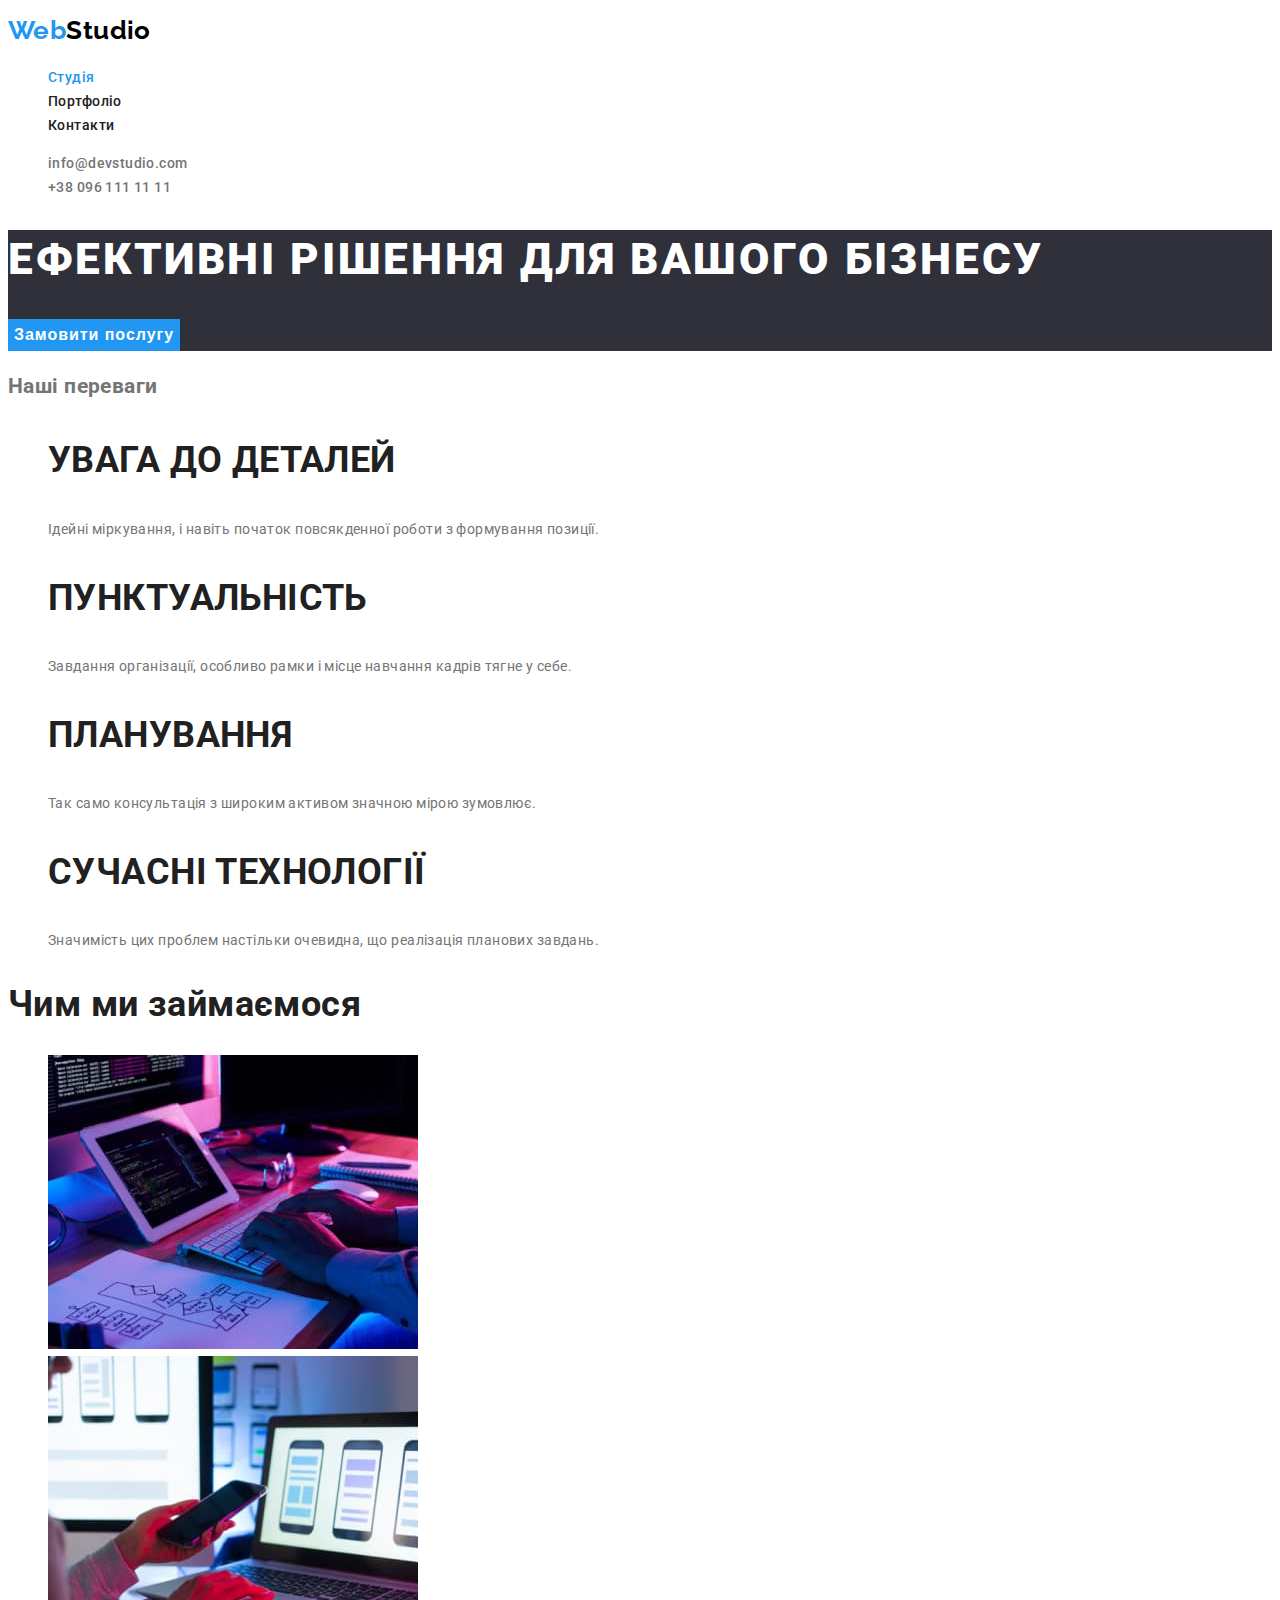
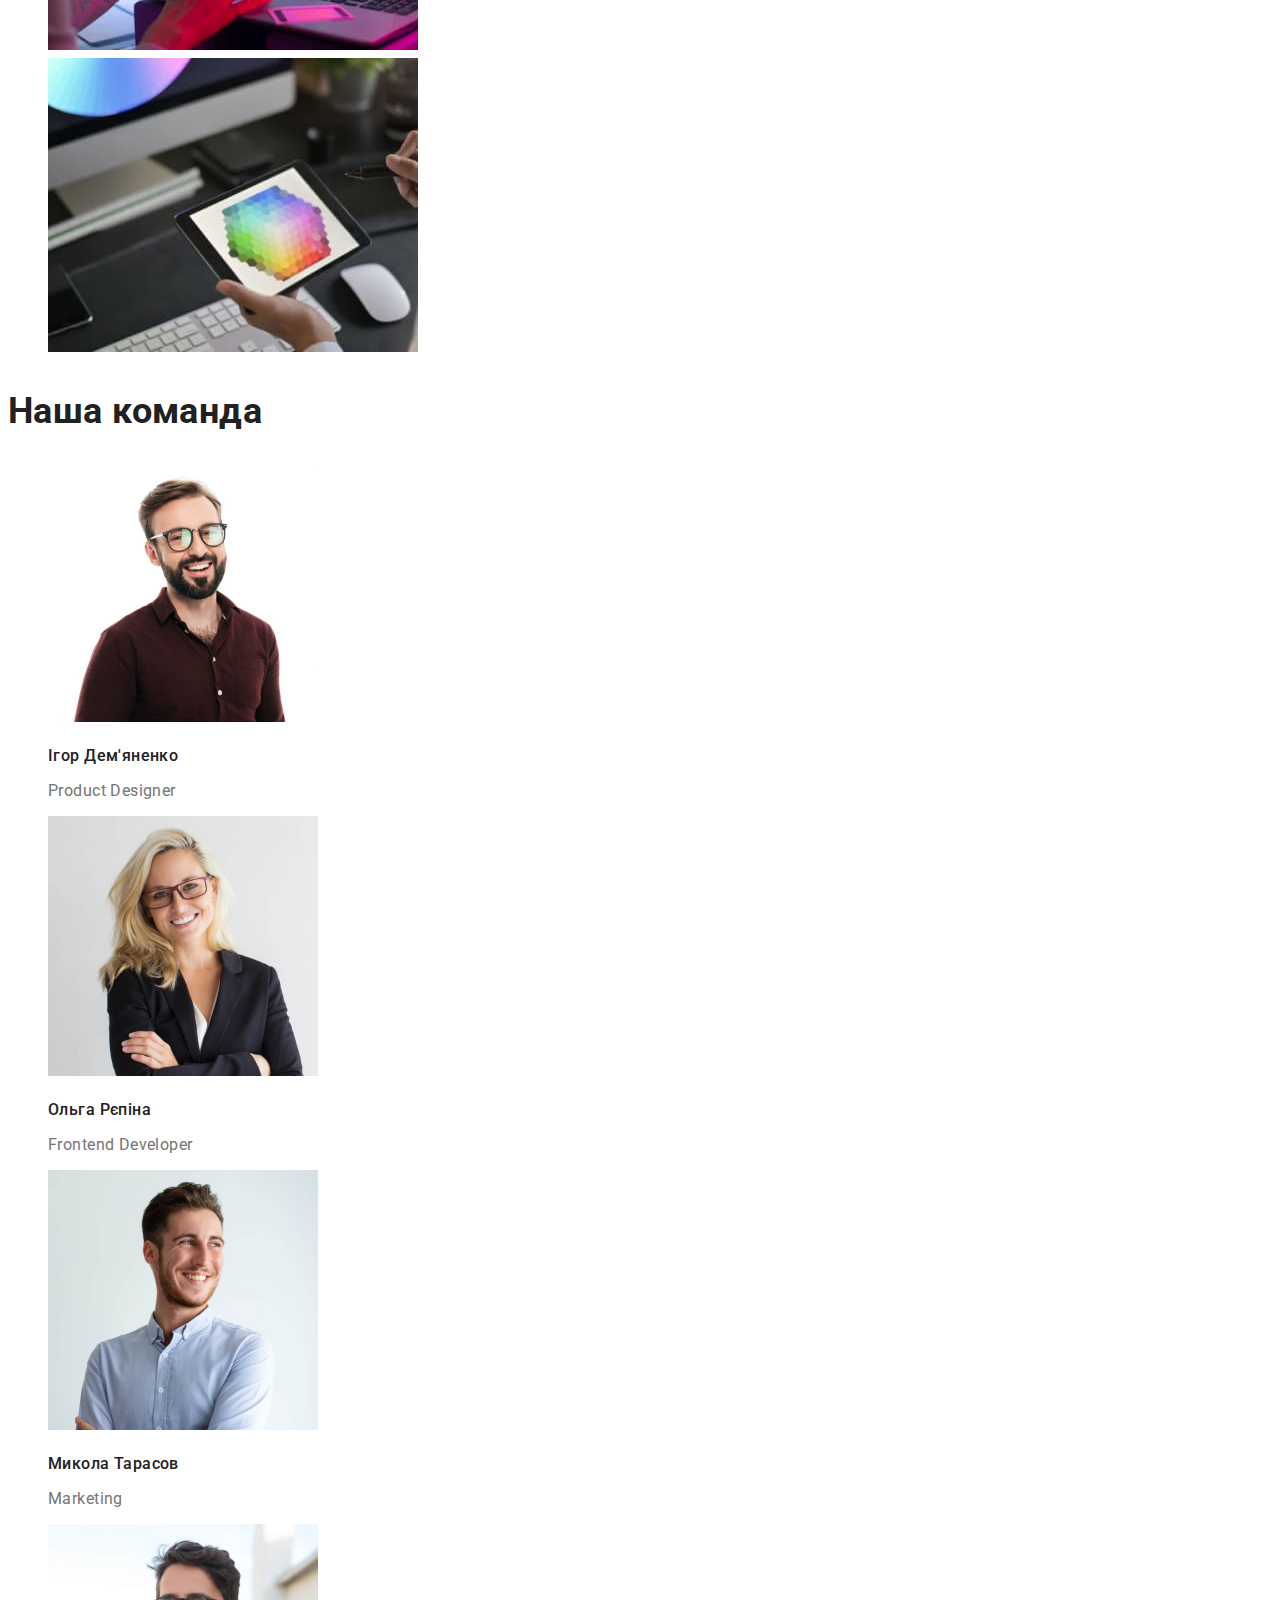
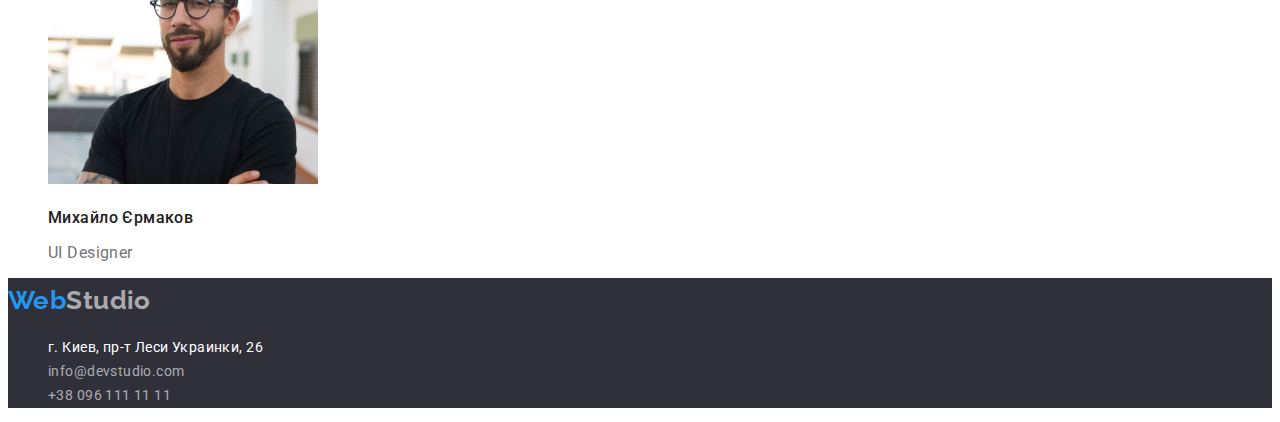
==== index.html @ 4ed1b582 "add slyles" ====
<!DOCTYPE html>
<html lang="ru">
  <head>
    <meta charset="UTF-8" />
    <meta http-equiv="X-UA-Compatible" content="IE=edge" />
    <meta name="viewport" content="width=device-width, initial-scale=1.0" />
    <link rel="preconnect" href="https://fonts.googleapis.com" />
    <link rel="preconnect" href="https://fonts.gstatic.com" crossorigin />
    <link
      href="https://fonts.googleapis.com/css2?family=Raleway:wght@700&family=Roboto:wght@400;500;700;900&display=swap"
      rel="stylesheet"
    />
    <link rel="stylesheet" href="./css/style.css" />
    <title>WebStudio</title>
  </head>
  <body>
    <!-- Site header -->
    <header class="section header">
      <a class="logo link" href="./index.html"
        ><span class="accent">Web</span>Studio</a
      >
      <nav>
        <ul class="list menu">
          <li>
            <a class="menu-link link active" href="/index.html">Студія</a>
          </li>
          <li>
            <a class="menu-link link" href="/portfolio.html">Портфоліо</a>
          </li>
          <li><a class="menu-link link" href="">Контакти</a></li>
        </ul>
        <ul class="list contacts-list">
          <li>
            <a class="contacts-link link" href="mailto:info@devstudio.com"
              >info@devstudio.com</a
            >
          </li>
          <li>
            <a class="contacts-link link" href="tel:+380961111111"
              >+38 096 111 11 11</a
            >
          </li>
        </ul>
      </nav>
    </header>
    <main>
      <!-- Hero -->
      <section class="hero">
        <h1 class="hero-title">Ефективні рішення для вашого бізнесу</h1>
        <button class="button" type="button">Замовити послугу</button>
      </section>

      <!-- Advantages -->
      <section class="section advantages">
        <h2 class="hidden">Наші переваги</h2>
        <ul class="list">
          <li class="item">
            <h3 class="title">УВАГА ДО ДЕТАЛЕЙ</h3>
            <p class="text">
              Ідейні міркування, і навіть початок повсякденної роботи з
              формування позиції.
            </p>
          </li>
          <li class="item">
            <h3 class="title">ПУНКТУАЛЬНІСТЬ</h3>
            <p class="text">
              Завдання організації, особливо рамки і місце навчання кадрів тягне
              у себе.
            </p>
          </li>
          <li class="item">
            <h3 class="title">ПЛАНУВАННЯ</h3>
            <p class="text">
              Так само консультація з широким активом значною мірою зумовлює.
            </p>
          </li>
          <li class="item">
            <h3 class="title">СУЧАСНІ ТЕХНОЛОГІЇ</h3>
            <p class="text">
              Значимість цих проблем настільки очевидна, що реалізація планових
              завдань.
            </p>
          </li>
        </ul>
      </section>

      <!-- Our classes -->
      <section class="section classes">
        <h2 class="title">Чим ми займаємося</h2>
        <ul class="list classes-list">
          <li class="item classes-item">
            <img
              class="classes-img"
              src="./images/place1.jpg"
              alt="hands on keyboard"
              width="370"
              height="294"
            />
          </li>
          <li class="item classes-item">
            <img
              class="classes-img"
              src="./images/place2.jpg"
              alt="phone and laptop in hand"
              width="370"
              height="294"
            />
          </li>
          <li class="item classes-item">
            <img
              class="classes-img"
              src="./images/place3.jpg"
              alt="tablet in hand"
              width="370"
              height="294"
            />
          </li>
        </ul>
      </section>

      <!-- Team -->
      <section class="section team">
        <h2 class="title">Наша команда</h2>
        <ul class="list team-list">
          <li class="team-item">
            <img
              class="item-img"
              src="./images/teacher1.jpg"
              alt="guy with glasses"
              width="270"
              height="260"
            />
            <h3 class="team-title">Ігор Дем'яненко</h3>
            <p class="team-text">Product Designer</p>
          </li>
          <li class="team-item">
            <img
              class="item-img"
              src="./images/teacher2.jpg"
              alt="girl with glasses"
              width="270"
              height="260"
            />
            <h3 class="team-title">Ольга Рєпіна</h3>
            <p class="team-text">Frontend Developer</p>
          </li>
          <li class="team-item">
            <img
              class="item-img"
              src="./images/teacher3.jpg"
              alt="guy"
              width="270"
              height="260"
            />
            <h3 class="team-title">Микола Тарасов</h3>
            <p class="team-text">Marketing</p>
          </li>
          <li class="team-item">
            <img
              class="item-img"
              src="./images/teacher4.jpg"
              alt="guy with glasses"
              width="270"
              height="260"
            />
            <h3 class="team-title">Михайло Єрмаков</h3>
            <p class="team-text">UI Designer</p>
          </li>
        </ul>
      </section>
    </main>

    <!-- Site Footer -->
    <footer class="footer">
      <a class="logo link" href="./index.html"
        ><span class="accent">Web</span>Studio</a
      >
      <address>
        <ul class="footer-list list">
          <li class="footer-item">
            <a
              class="link address-link"
              href="https://goo.gl/maps/WjgSVZao61S94QmMA"
              target="_blank"
              rel="noopener noreferrer"
              >г. Киев, пр-т Леси Украинки, 26</a
            >
          </li>
          <li class="footer-item">
            <a class="link" href="">info@devstudio.com</a>
          </li>
          <li class="footer-item">
            <a class="link" href="">+38 096 111 11 11</a>
          </li>
        </ul>
      </address>
    </footer>
  </body>
</html>
---- css/style.css ----
:root {
  --primary-text-color: #757575;
  --title-trxt-color: #212121;
  --accent-color: #2196f3;
}

body {
  font-family: Roboto, sans-serif;
  font-size: 14px;
  line-height: 1.71;
  letter-spacing: 0.03em;

  color: var(--primary-text-color);
}

.link {
  text-decoration: none;
}

.accent {
  color: var(--accent-color);
}

.list {
  list-style: none;
}

.title {
  font-weight: 700;
  font-size: 36px;
  line-height: 1.17;

  color: var(--title-trxt-color);
}

/* Site header */

.logo {
  font-family: Raleway, sans-serif;
  font-weight: 700;
  font-size: 26px;

  color: #000000;
}

.menu-link {
  font-weight: 500;
  line-height: 1.142;
  color: var(--title-trxt-color);
}

.contacts-link {
  font-weight: 500;
  color: var(--primary-text-color);
}

.menu-link:hover,
.menu-link:focus,
.contacts-link:hover,
.contacts-link:focus {
  color: var(--accent-color);
}

.active {
  color: var(--accent-color);
}

/* hero */

.hero {
  background-color: #2f303a;
}
.hero-title {
  font-weight: 900;
  font-size: 44px;
  line-height: 1.363;
  letter-spacing: 0.06em;
  text-transform: uppercase;

  color: #ffffff;
}

.hero .button {
  cursor: pointer;
  border: none;

  font-weight: 700;
  font-size: 16px;
  line-height: 1.88;
  letter-spacing: 0.06em;

  color: #ffffff;
  background-color: var(--accent-color);
}

/* Advantages */

.advantages .title {
  font-weight: 700;
  line-height: 1.142;
  text-transform: uppercase;

  color: var(--title-trxt-color);
}

/* Our classes */

/* Team */

.team-title {
  font-weight: 500;
  font-size: 16px;
  line-height: 1.187;

  color: var(--title-trxt-color);
}

.team-text {
  font-size: 16px;
  line-height: 1.187;
}

/* Site Footer */

.footer {
  background-color: #2f303a;
}
.footer .logo {
  color: #ffffff;
}

.footer .link {
  font-style: normal;
  color: rgba(255, 255, 255, 0.6);
}

.footer .address-link {
  color: #ffffff;
}

/*-------- portfolio-page -------- */

/* Button services */

.portfolio-button {
  border: none;

  font-weight: 500;
  font-size: 16px;
  line-height: 1.625;

  color: var(--title-trxt-color);
}

.portfolio-button:hover,
.portfolio-button:focus {
  background-color: var(--accent-color);
  color: #ffffff;
}

/* portfolio pages */

.portfolio-title {
  font-weight: 700;
  font-size: 18px;
  line-height: 2;

  letter-spacing: 0.06em;

  color: var(--title-trxt-color);
}

.portfolio-text {
  font-size: 16px;
  line-height: 1.87;
}
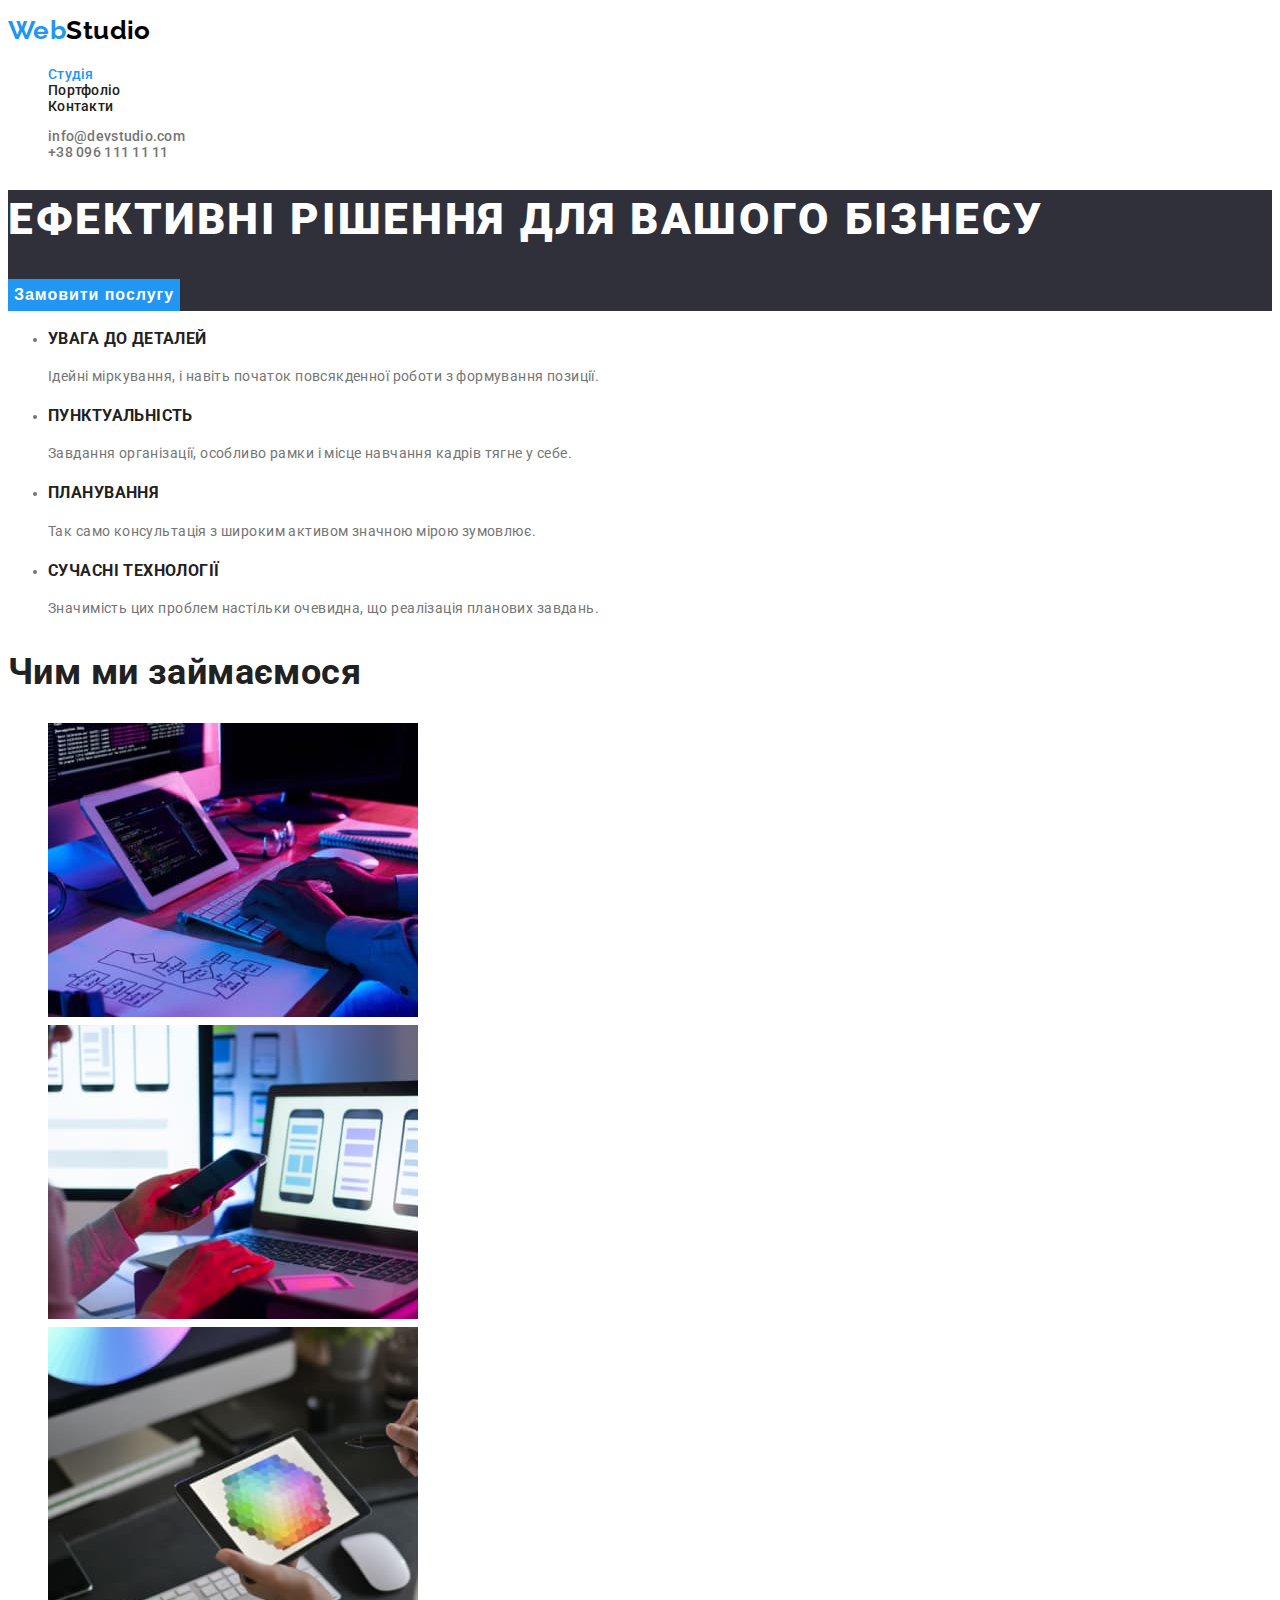
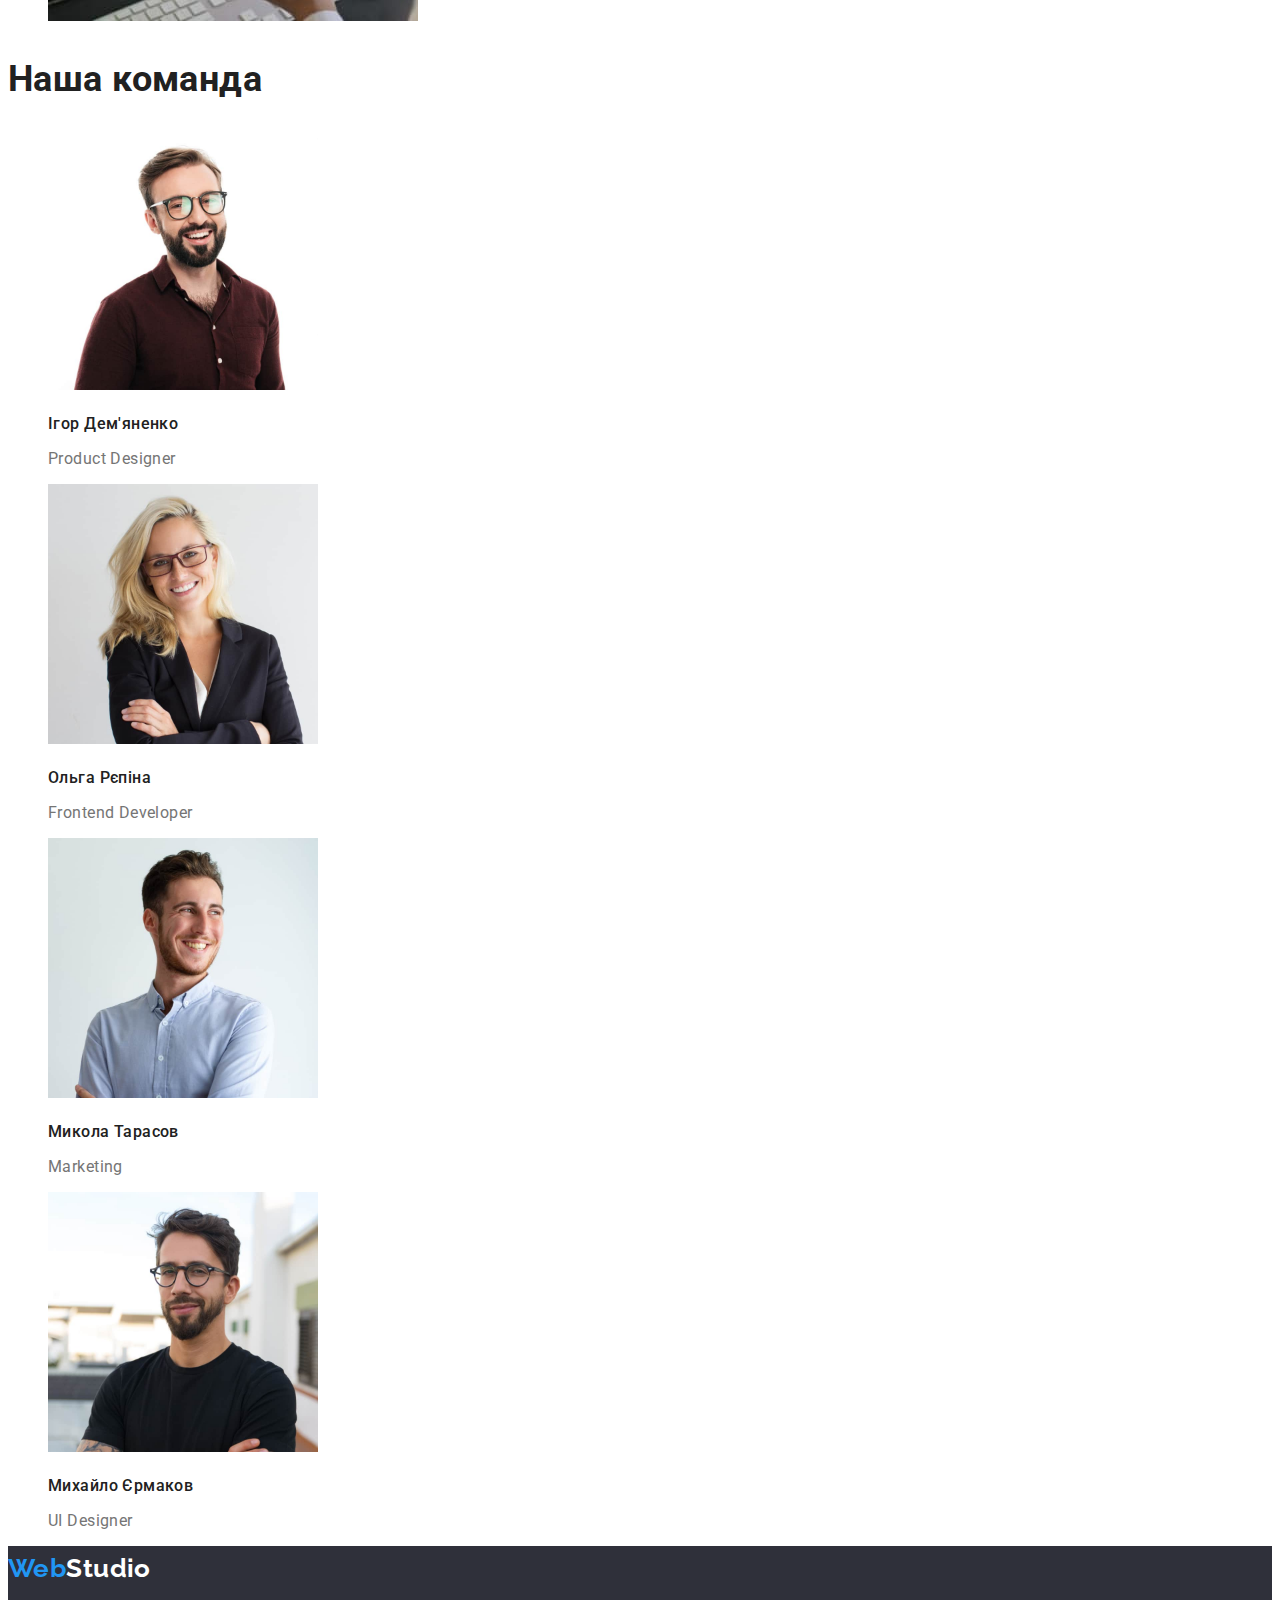
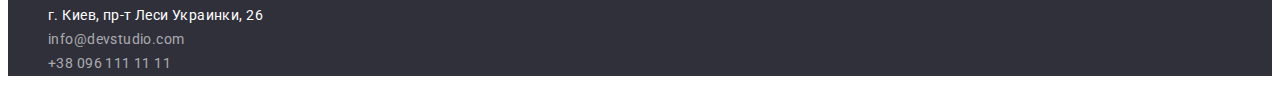
==== commit 77e27550: "add new styles" ====
--- a/index.html
+++ b/index.html
@@ -1,5 +1,5 @@
 <!DOCTYPE html>
-<html lang="ru">
+<html lang="en">
   <head>
     <meta charset="UTF-8" />
     <meta http-equiv="X-UA-Compatible" content="IE=edge" />
@@ -15,12 +15,12 @@
   </head>
   <body>
     <!-- Site header -->
-    <header class="section header">
+    <header class="header">
       <a class="logo link" href="./index.html"
         ><span class="accent">Web</span>Studio</a
       >
-      <nav>
-        <ul class="list menu">
+      <nav class="nuv">
+        <ul class="menu-list list">
           <li>
             <a class="menu-link link active" href="/index.html">Студія</a>
           </li>
@@ -29,7 +29,7 @@
           </li>
           <li><a class="menu-link link" href="">Контакти</a></li>
         </ul>
-        <ul class="list contacts-list">
+        <ul class="contacts-list list">
           <li>
             <a class="contacts-link link" href="mailto:info@devstudio.com"
               >info@devstudio.com</a
@@ -47,36 +47,36 @@
       <!-- Hero -->
       <section class="hero">
         <h1 class="hero-title">Ефективні рішення для вашого бізнесу</h1>
-        <button class="button" type="button">Замовити послугу</button>
+        <button class="hero-button" type="button">Замовити послугу</button>
       </section>
 
       <!-- Advantages -->
-      <section class="section advantages">
+      <section class="section">
         <h2 class="hidden">Наші переваги</h2>
-        <ul class="list">
-          <li class="item">
-            <h3 class="title">УВАГА ДО ДЕТАЛЕЙ</h3>
-            <p class="text">
+        <ul class="advantages-list">
+          <li class="advantages-item">
+            <h3 class="advantages-title">УВАГА ДО ДЕТАЛЕЙ</h3>
+            <p class="advantages-text">
               Ідейні міркування, і навіть початок повсякденної роботи з
               формування позиції.
             </p>
           </li>
-          <li class="item">
-            <h3 class="title">ПУНКТУАЛЬНІСТЬ</h3>
-            <p class="text">
+          <li class="advantages-item">
+            <h3 class="advantages-title">ПУНКТУАЛЬНІСТЬ</h3>
+            <p class="advantages-text">
               Завдання організації, особливо рамки і місце навчання кадрів тягне
               у себе.
             </p>
           </li>
-          <li class="item">
-            <h3 class="title">ПЛАНУВАННЯ</h3>
-            <p class="text">
+          <li class="advantages-item">
+            <h3 class="advantages-title">ПЛАНУВАННЯ</h3>
+            <p class="advantages-text">
               Так само консультація з широким активом значною мірою зумовлює.
             </p>
           </li>
-          <li class="item">
-            <h3 class="title">СУЧАСНІ ТЕХНОЛОГІЇ</h3>
-            <p class="text">
+          <li class="advantages-item">
+            <h3 class="advantages-title">СУЧАСНІ ТЕХНОЛОГІЇ</h3>
+            <p class="advantages-text">
               Значимість цих проблем настільки очевидна, що реалізація планових
               завдань.
             </p>
@@ -86,9 +86,9 @@
 
       <!-- Our classes -->
       <section class="section classes">
-        <h2 class="title">Чим ми займаємося</h2>
-        <ul class="list classes-list">
-          <li class="item classes-item">
+        <h2 class="section-title">Чим ми займаємося</h2>
+        <ul class="classes-list list">
+          <li class="classes-item item">
             <img
               class="classes-img"
               src="./images/place1.jpg"
@@ -97,7 +97,7 @@
               height="294"
             />
           </li>
-          <li class="item classes-item">
+          <li class="classes-item item">
             <img
               class="classes-img"
               src="./images/place2.jpg"
@@ -106,7 +106,7 @@
               height="294"
             />
           </li>
-          <li class="item classes-item">
+          <li class="classes-item item">
             <img
               class="classes-img"
               src="./images/place3.jpg"
@@ -119,9 +119,9 @@
       </section>
 
       <!-- Team -->
-      <section class="section team">
-        <h2 class="title">Наша команда</h2>
-        <ul class="list team-list">
+      <section class="section">
+        <h2 class="section-title">Наша команда</h2>
+        <ul class="team-list list">
           <li class="team-item">
             <img
               class="item-img"
--- a/css/style.css
+++ b/css/style.css
@@ -25,12 +25,25 @@
   list-style: none;
 }
 
-.title {
+.section-title {
   font-weight: 700;
   font-size: 36px;
   line-height: 1.17;
 
   color: var(--title-trxt-color);
+}
+
+.hidden {
+  position: absolute;
+  white-space: nowrap;
+  width: 1px;
+  height: 1px;
+  overflow: hidden;
+  border: 0;
+  padding: 0;
+  clip: rect(0 0 0 0);
+  clip-path: inset(50%);
+  margin: -1px;
 }
 
 /* Site header */
@@ -43,14 +56,17 @@
   color: #000000;
 }
 
+.nuv {
+  font-weight: 500;
+  letter-spacing: 0.02em;
+  line-height: 1.142;
+}
+
 .menu-link {
-  font-weight: 500;
-  line-height: 1.142;
   color: var(--title-trxt-color);
 }
 
 .contacts-link {
-  font-weight: 500;
   color: var(--primary-text-color);
 }
 
@@ -80,7 +96,7 @@
   color: #ffffff;
 }
 
-.hero .button {
+.hero-button {
   cursor: pointer;
   border: none;
 
@@ -95,7 +111,7 @@
 
 /* Advantages */
 
-.advantages .title {
+.advantages-title {
   font-weight: 700;
   line-height: 1.142;
   text-transform: uppercase;
@@ -125,15 +141,13 @@
 .footer {
   background-color: #2f303a;
 }
-.footer .logo {
-  color: #ffffff;
-}
 
 .footer .link {
   font-style: normal;
   color: rgba(255, 255, 255, 0.6);
 }
 
+.footer > .logo,
 .footer .address-link {
   color: #ffffff;
 }
@@ -160,7 +174,7 @@
 
 /* portfolio pages */
 
-.portfolio-title {
+.service-title {
   font-weight: 700;
   font-size: 18px;
   line-height: 2;
@@ -170,7 +184,7 @@
   color: var(--title-trxt-color);
 }
 
-.portfolio-text {
+.service-text {
   font-size: 16px;
   line-height: 1.87;
 }
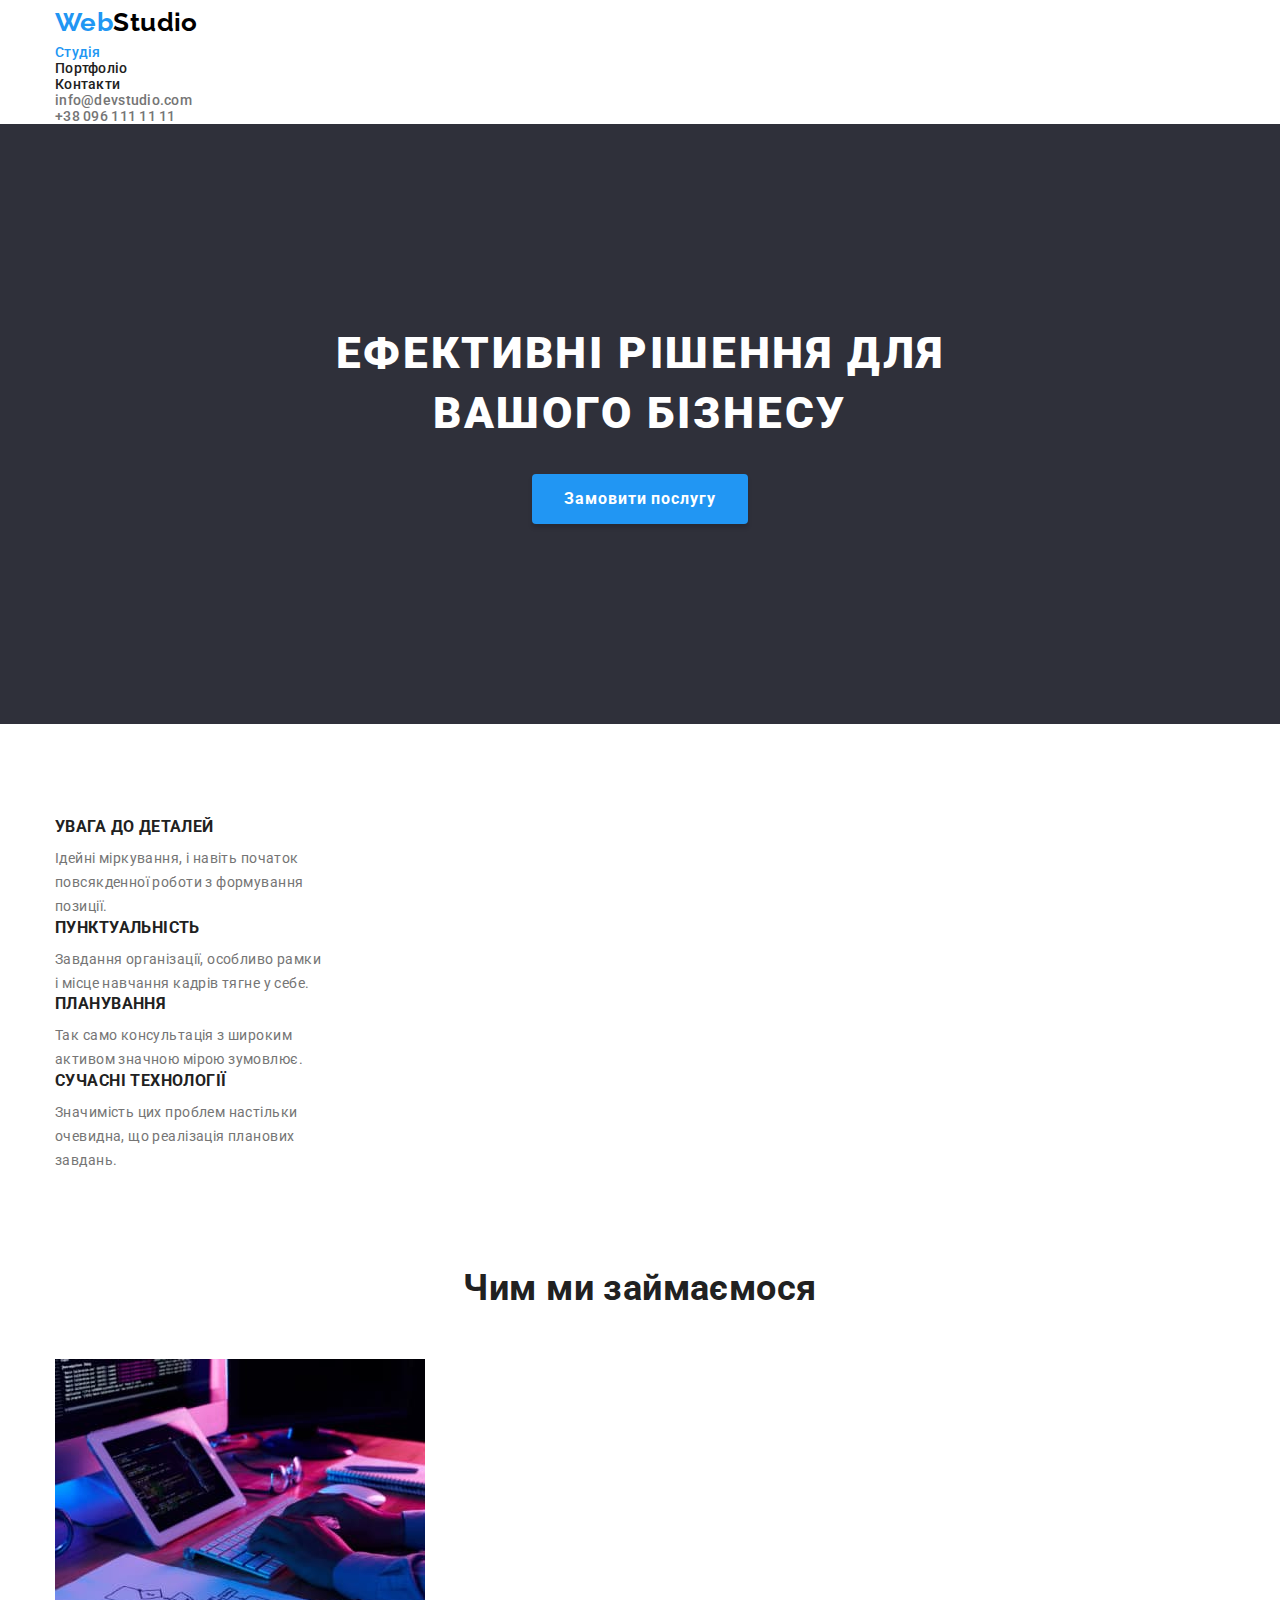
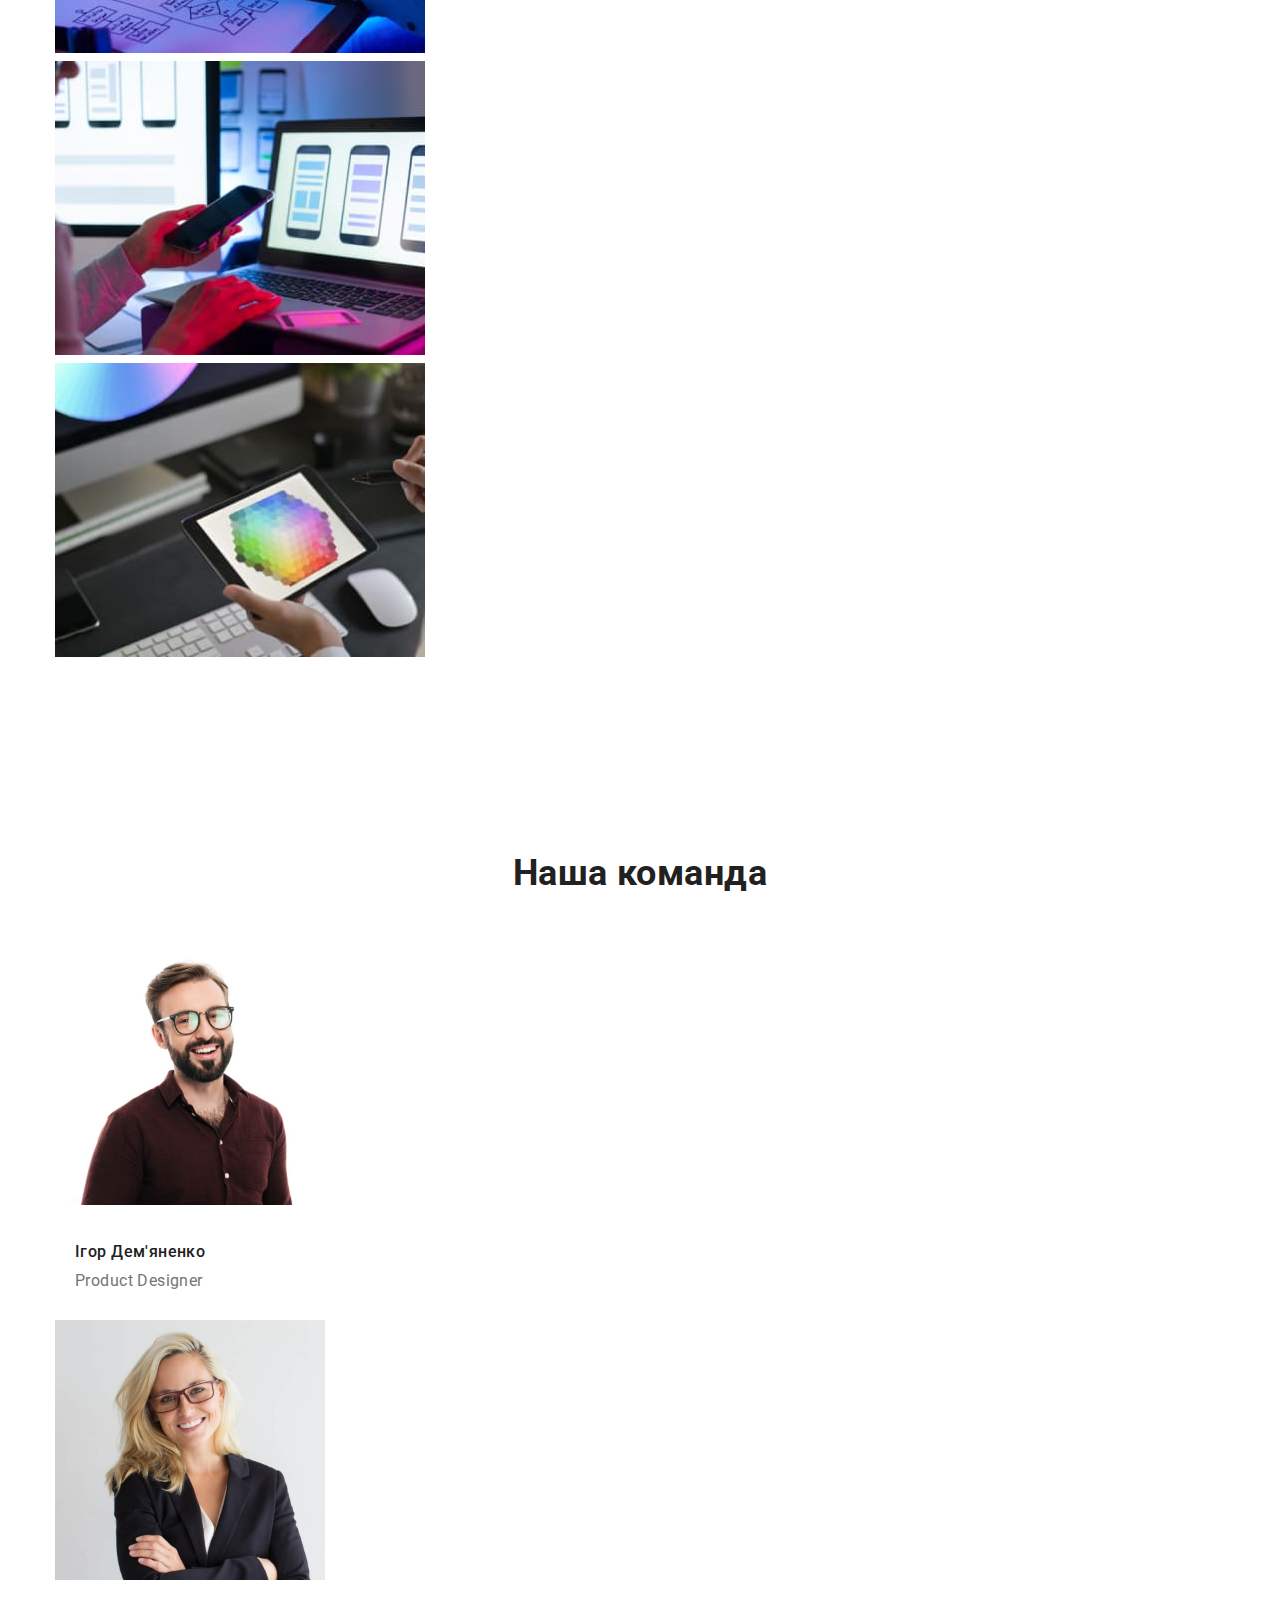
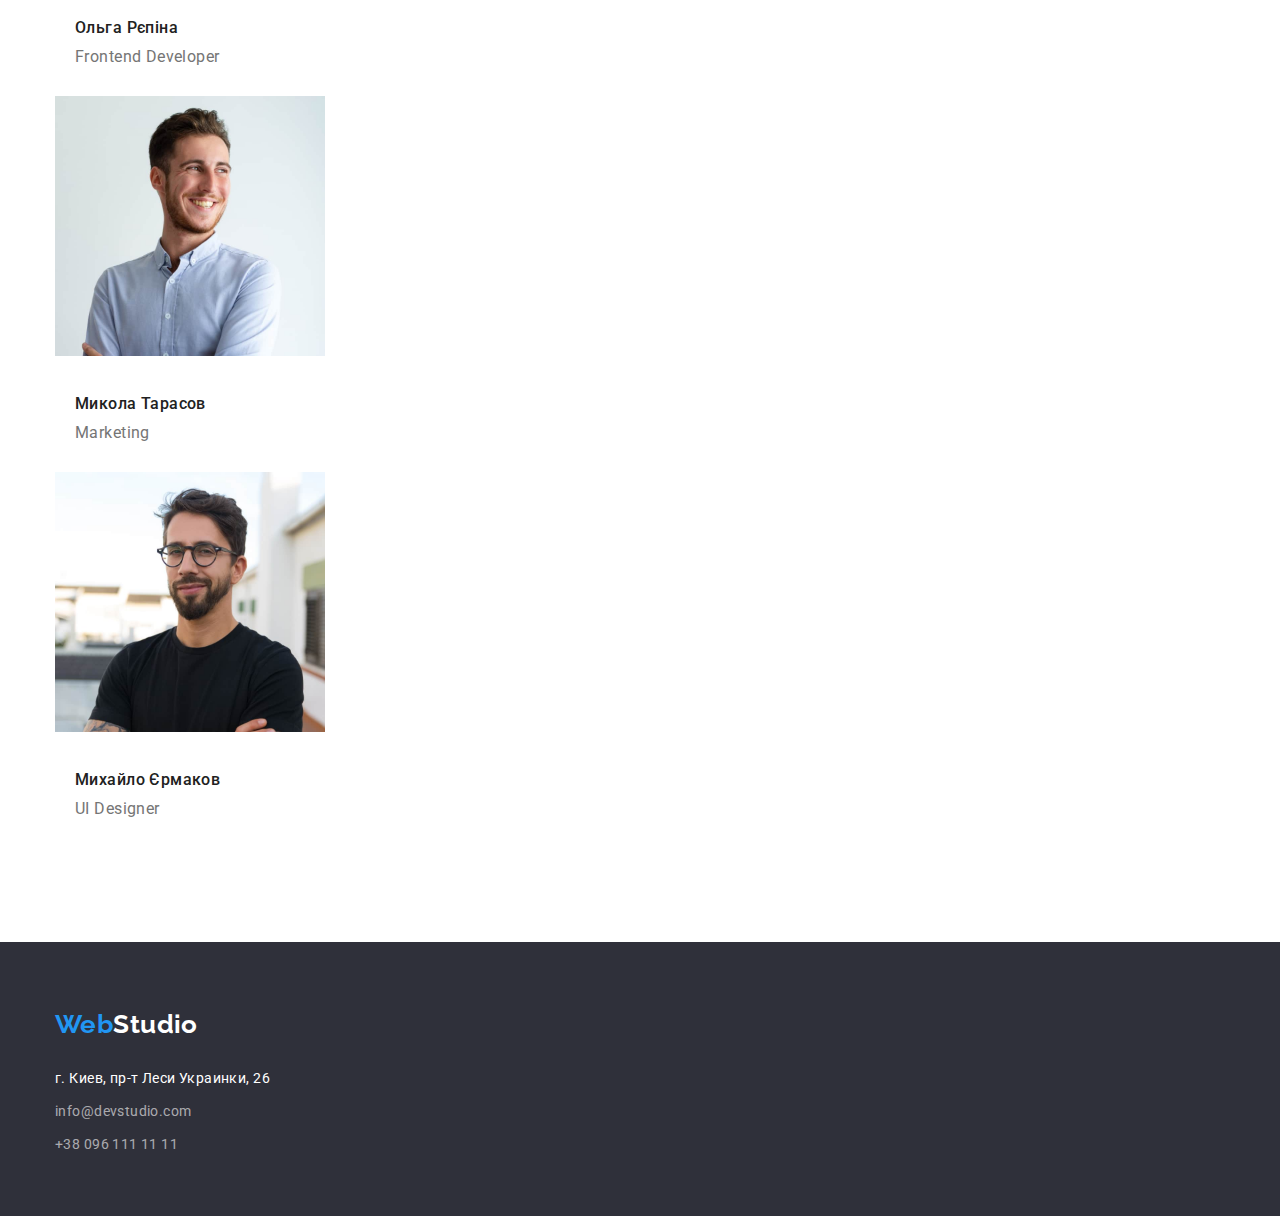
==== commit 3c20b8e2: "add normalize and style" ====
--- a/index.html
+++ b/index.html
@@ -10,38 +10,44 @@
       href="https://fonts.googleapis.com/css2?family=Raleway:wght@700&family=Roboto:wght@400;500;700;900&display=swap"
       rel="stylesheet"
     />
+    <link
+      rel="stylesheet"
+      href="https://cdnjs.cloudflare.com/ajax/libs/modern-normalize/1.0.0/modern-normalize.min.css"
+    />
     <link rel="stylesheet" href="./css/style.css" />
     <title>WebStudio</title>
   </head>
   <body>
     <!-- Site header -->
     <header class="header">
-      <a class="logo link" href="./index.html"
-        ><span class="accent">Web</span>Studio</a
-      >
-      <nav class="nuv">
-        <ul class="menu-list list">
-          <li>
-            <a class="menu-link link active" href="/index.html">Студія</a>
-          </li>
-          <li>
-            <a class="menu-link link" href="/portfolio.html">Портфоліо</a>
-          </li>
-          <li><a class="menu-link link" href="">Контакти</a></li>
-        </ul>
-        <ul class="contacts-list list">
-          <li>
-            <a class="contacts-link link" href="mailto:info@devstudio.com"
-              >info@devstudio.com</a
-            >
-          </li>
-          <li>
-            <a class="contacts-link link" href="tel:+380961111111"
-              >+38 096 111 11 11</a
-            >
-          </li>
-        </ul>
-      </nav>
+      <div class="container">
+        <a class="logo link" href="./index.html"
+          ><span class="accent">Web</span>Studio</a
+        >
+        <nav class="nuv">
+          <ul class="menu-list list">
+            <li>
+              <a class="menu-link link active" href="/index.html">Студія</a>
+            </li>
+            <li>
+              <a class="menu-link link" href="/portfolio.html">Портфоліо</a>
+            </li>
+            <li><a class="menu-link link" href="">Контакти</a></li>
+          </ul>
+          <ul class="contacts-list list">
+            <li>
+              <a class="contacts-link link" href="mailto:info@devstudio.com"
+                >info@devstudio.com</a
+              >
+            </li>
+            <li>
+              <a class="contacts-link link" href="tel:+380961111111"
+                >+38 096 111 11 11</a
+              >
+            </li>
+          </ul>
+        </nav>
+      </div>
     </header>
     <main>
       <!-- Hero -->
@@ -52,148 +58,156 @@
 
       <!-- Advantages -->
       <section class="section">
-        <h2 class="hidden">Наші переваги</h2>
-        <ul class="advantages-list">
-          <li class="advantages-item">
-            <h3 class="advantages-title">УВАГА ДО ДЕТАЛЕЙ</h3>
-            <p class="advantages-text">
-              Ідейні міркування, і навіть початок повсякденної роботи з
-              формування позиції.
-            </p>
-          </li>
-          <li class="advantages-item">
-            <h3 class="advantages-title">ПУНКТУАЛЬНІСТЬ</h3>
-            <p class="advantages-text">
-              Завдання організації, особливо рамки і місце навчання кадрів тягне
-              у себе.
-            </p>
-          </li>
-          <li class="advantages-item">
-            <h3 class="advantages-title">ПЛАНУВАННЯ</h3>
-            <p class="advantages-text">
-              Так само консультація з широким активом значною мірою зумовлює.
-            </p>
-          </li>
-          <li class="advantages-item">
-            <h3 class="advantages-title">СУЧАСНІ ТЕХНОЛОГІЇ</h3>
-            <p class="advantages-text">
-              Значимість цих проблем настільки очевидна, що реалізація планових
-              завдань.
-            </p>
-          </li>
-        </ul>
+        <div class="container">
+          <h2 class="hidden">Наші переваги</h2>
+          <ul class="advantages-list list">
+            <li class="advantages-item">
+              <h3 class="advantages-title">УВАГА ДО ДЕТАЛЕЙ</h3>
+              <p class="advantages-text">
+                Ідейні міркування, і навіть початок повсякденної роботи з
+                формування позиції.
+              </p>
+            </li>
+            <li class="advantages-item">
+              <h3 class="advantages-title">ПУНКТУАЛЬНІСТЬ</h3>
+              <p class="advantages-text">
+                Завдання організації, особливо рамки і місце навчання кадрів
+                тягне у себе.
+              </p>
+            </li>
+            <li class="advantages-item">
+              <h3 class="advantages-title">ПЛАНУВАННЯ</h3>
+              <p class="advantages-text">
+                Так само консультація з широким активом значною мірою зумовлює.
+              </p>
+            </li>
+            <li class="advantages-item">
+              <h3 class="advantages-title">СУЧАСНІ ТЕХНОЛОГІЇ</h3>
+              <p class="advantages-text">
+                Значимість цих проблем настільки очевидна, що реалізація
+                планових завдань.
+              </p>
+            </li>
+          </ul>
+        </div>
       </section>
 
       <!-- Our classes -->
       <section class="section classes">
-        <h2 class="section-title">Чим ми займаємося</h2>
-        <ul class="classes-list list">
-          <li class="classes-item item">
-            <img
-              class="classes-img"
-              src="./images/place1.jpg"
-              alt="hands on keyboard"
-              width="370"
-              height="294"
-            />
-          </li>
-          <li class="classes-item item">
-            <img
-              class="classes-img"
-              src="./images/place2.jpg"
-              alt="phone and laptop in hand"
-              width="370"
-              height="294"
-            />
-          </li>
-          <li class="classes-item item">
-            <img
-              class="classes-img"
-              src="./images/place3.jpg"
-              alt="tablet in hand"
-              width="370"
-              height="294"
-            />
-          </li>
-        </ul>
+        <div class="container">
+          <h2 class="section-title">Чим ми займаємося</h2>
+          <ul class="classes-list list">
+            <li class="classes-item item">
+              <img
+                class="classes-img"
+                src="./images/place1.jpg"
+                alt="hands on keyboard"
+                width="370"
+                height="294"
+              />
+            </li>
+            <li class="classes-item item">
+              <img
+                class="classes-img"
+                src="./images/place2.jpg"
+                alt="phone and laptop in hand"
+                width="370"
+                height="294"
+              />
+            </li>
+            <li class="classes-item item">
+              <img
+                class="classes-img"
+                src="./images/place3.jpg"
+                alt="tablet in hand"
+                width="370"
+                height="294"
+              />
+            </li>
+          </ul>
+        </div>
       </section>
 
       <!-- Team -->
-      <section class="section">
-        <h2 class="section-title">Наша команда</h2>
-        <ul class="team-list list">
-          <li class="team-item">
-            <img
-              class="item-img"
-              src="./images/teacher1.jpg"
-              alt="guy with glasses"
-              width="270"
-              height="260"
-            />
-            <h3 class="team-title">Ігор Дем'яненко</h3>
-            <p class="team-text">Product Designer</p>
-          </li>
-          <li class="team-item">
-            <img
-              class="item-img"
-              src="./images/teacher2.jpg"
-              alt="girl with glasses"
-              width="270"
-              height="260"
-            />
-            <h3 class="team-title">Ольга Рєпіна</h3>
-            <p class="team-text">Frontend Developer</p>
-          </li>
-          <li class="team-item">
-            <img
-              class="item-img"
-              src="./images/teacher3.jpg"
-              alt="guy"
-              width="270"
-              height="260"
-            />
-            <h3 class="team-title">Микола Тарасов</h3>
-            <p class="team-text">Marketing</p>
-          </li>
-          <li class="team-item">
-            <img
-              class="item-img"
-              src="./images/teacher4.jpg"
-              alt="guy with glasses"
-              width="270"
-              height="260"
-            />
-            <h3 class="team-title">Михайло Єрмаков</h3>
-            <p class="team-text">UI Designer</p>
-          </li>
-        </ul>
+      <section class="section team">
+        <div class="container">
+          <h2 class="section-title">Наша команда</h2>
+          <ul class="team-list list">
+            <li class="team-item">
+              <img
+                class="item-img"
+                src="./images/teacher1.jpg"
+                alt="guy with glasses"
+                width="270"
+                height="260"
+              />
+              <h3 class="team-title">Ігор Дем'яненко</h3>
+              <p class="team-text">Product Designer</p>
+            </li>
+            <li class="team-item">
+              <img
+                class="item-img"
+                src="./images/teacher2.jpg"
+                alt="girl with glasses"
+                width="270"
+                height="260"
+              />
+              <h3 class="team-title">Ольга Рєпіна</h3>
+              <p class="team-text">Frontend Developer</p>
+            </li>
+            <li class="team-item">
+              <img
+                class="item-img"
+                src="./images/teacher3.jpg"
+                alt="guy"
+                width="270"
+                height="260"
+              />
+              <h3 class="team-title">Микола Тарасов</h3>
+              <p class="team-text">Marketing</p>
+            </li>
+            <li class="team-item">
+              <img
+                class="item-img"
+                src="./images/teacher4.jpg"
+                alt="guy with glasses"
+                width="270"
+                height="260"
+              />
+              <h3 class="team-title">Михайло Єрмаков</h3>
+              <p class="team-text">UI Designer</p>
+            </li>
+          </ul>
+        </div>
       </section>
     </main>
 
     <!-- Site Footer -->
     <footer class="footer">
-      <a class="logo link" href="./index.html"
-        ><span class="accent">Web</span>Studio</a
-      >
-      <address>
-        <ul class="footer-list list">
-          <li class="footer-item">
-            <a
-              class="link address-link"
-              href="https://goo.gl/maps/WjgSVZao61S94QmMA"
-              target="_blank"
-              rel="noopener noreferrer"
-              >г. Киев, пр-т Леси Украинки, 26</a
-            >
-          </li>
-          <li class="footer-item">
-            <a class="link" href="">info@devstudio.com</a>
-          </li>
-          <li class="footer-item">
-            <a class="link" href="">+38 096 111 11 11</a>
-          </li>
-        </ul>
-      </address>
+      <div class="container">
+        <a class="logo link" href="./index.html"
+          ><span class="accent">Web</span>Studio</a
+        >
+        <address>
+          <ul class="footer-list list">
+            <li class="footer-item">
+              <a
+                class="link address-link"
+                href="https://goo.gl/maps/WjgSVZao61S94QmMA"
+                target="_blank"
+                rel="noopener noreferrer"
+                >г. Киев, пр-т Леси Украинки, 26</a
+              >
+            </li>
+            <li class="footer-item">
+              <a class="link" href="">info@devstudio.com</a>
+            </li>
+            <li class="footer-item">
+              <a class="link" href="">+38 096 111 11 11</a>
+            </li>
+          </ul>
+        </address>
+      </div>
     </footer>
   </body>
 </html>
--- a/css/style.css
+++ b/css/style.css
@@ -46,6 +46,32 @@
   margin: -1px;
 }
 
+.container {
+  padding: 0 15px;
+  width: 1200px;
+  margin: 0 auto;
+}
+
+.section {
+  padding: 94px 0;
+}
+
+.section-title {
+  text-align: center;
+}
+
+h1,
+h2,
+h3,
+h4,
+h5,
+h6,
+p,
+ul {
+  margin: 0;
+  padding: 0;
+}
+
 /* Site header */
 
 .logo {
@@ -84,9 +110,15 @@
 /* hero */
 
 .hero {
+  padding: 200px 0;
+  text-align: center;
   background-color: #2f303a;
 }
 .hero-title {
+  width: 696px;
+  margin: 0 auto;
+  margin-bottom: 30px;
+
   font-weight: 900;
   font-size: 44px;
   line-height: 1.363;
@@ -97,6 +129,7 @@
 }
 
 .hero-button {
+  padding: 10px 32px;
   cursor: pointer;
   border: none;
 
@@ -106,12 +139,20 @@
   letter-spacing: 0.06em;
 
   color: #ffffff;
+
   background-color: var(--accent-color);
+  box-shadow: 0px 4px 4px rgba(0, 0, 0, 0.15);
+  border-radius: 4px;
 }
 
 /* Advantages */
 
+.advantages-item {
+  width: 270px;
+}
+
 .advantages-title {
+  margin-bottom: 10px;
   font-weight: 700;
   line-height: 1.142;
   text-transform: uppercase;
@@ -121,9 +162,26 @@
 
 /* Our classes */
 
+.classes {
+  padding-top: 0;
+}
+
+.classes .section-title {
+  margin-bottom: 50px;
+}
 /* Team */
 
+.team .section-title {
+  margin-bottom: 50px;
+}
+
+.item-img {
+  margin-bottom: 30px;
+}
+
 .team-title {
+  margin-bottom: 10px;
+  padding: 0 20px;
   font-weight: 500;
   font-size: 16px;
   line-height: 1.187;
@@ -132,6 +190,9 @@
 }
 
 .team-text {
+  padding-bottom: 30px;
+  padding-left: 20px;
+  padding-right: 20px;
   font-size: 16px;
   line-height: 1.187;
 }
@@ -139,6 +200,7 @@
 /* Site Footer */
 
 .footer {
+  padding: 60px 0;
   background-color: #2f303a;
 }
 
@@ -147,9 +209,17 @@
   color: rgba(255, 255, 255, 0.6);
 }
 
-.footer > .logo,
+.footer .logo {
+  display: inline-block;
+  margin-bottom: 20px;
+}
+.footer .logo,
 .footer .address-link {
   color: #ffffff;
+}
+
+.footer-item:not(:last-child) {
+  margin-bottom: 9px;
 }
 
 /*-------- portfolio-page -------- */
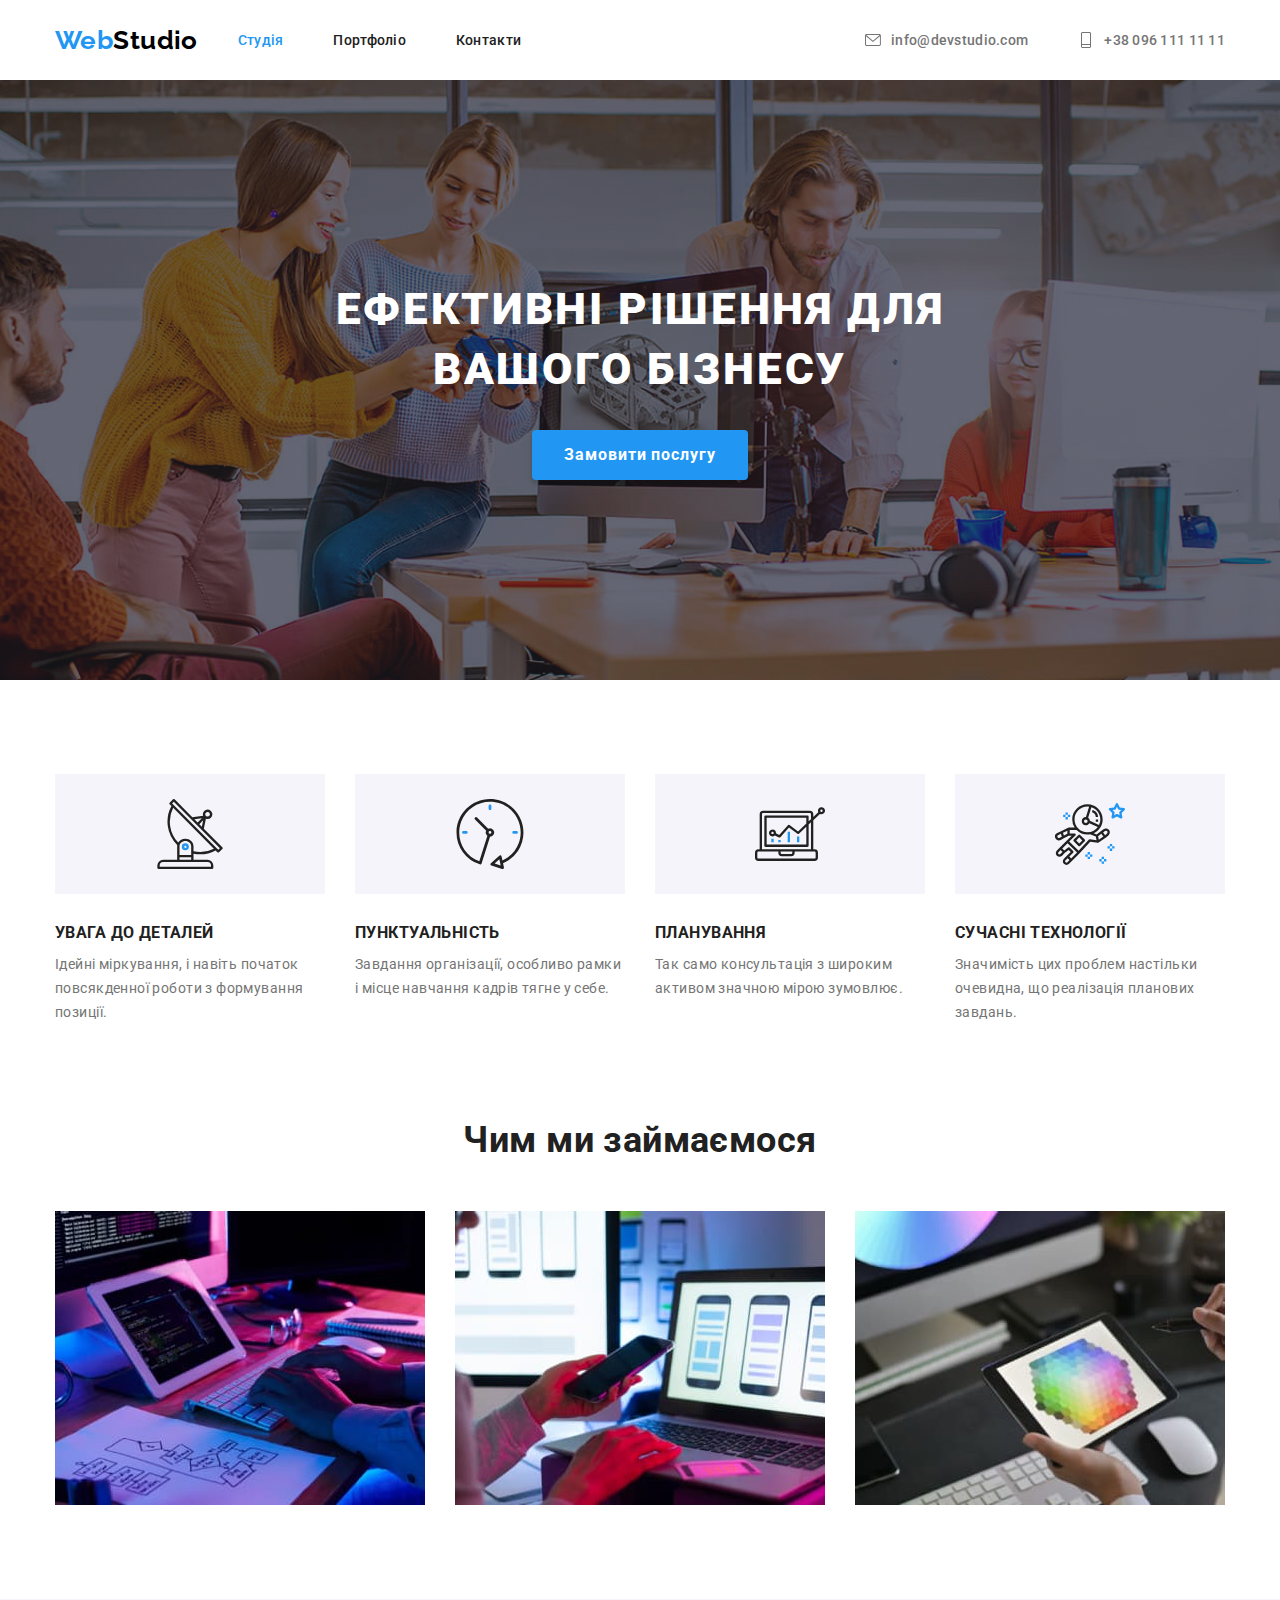
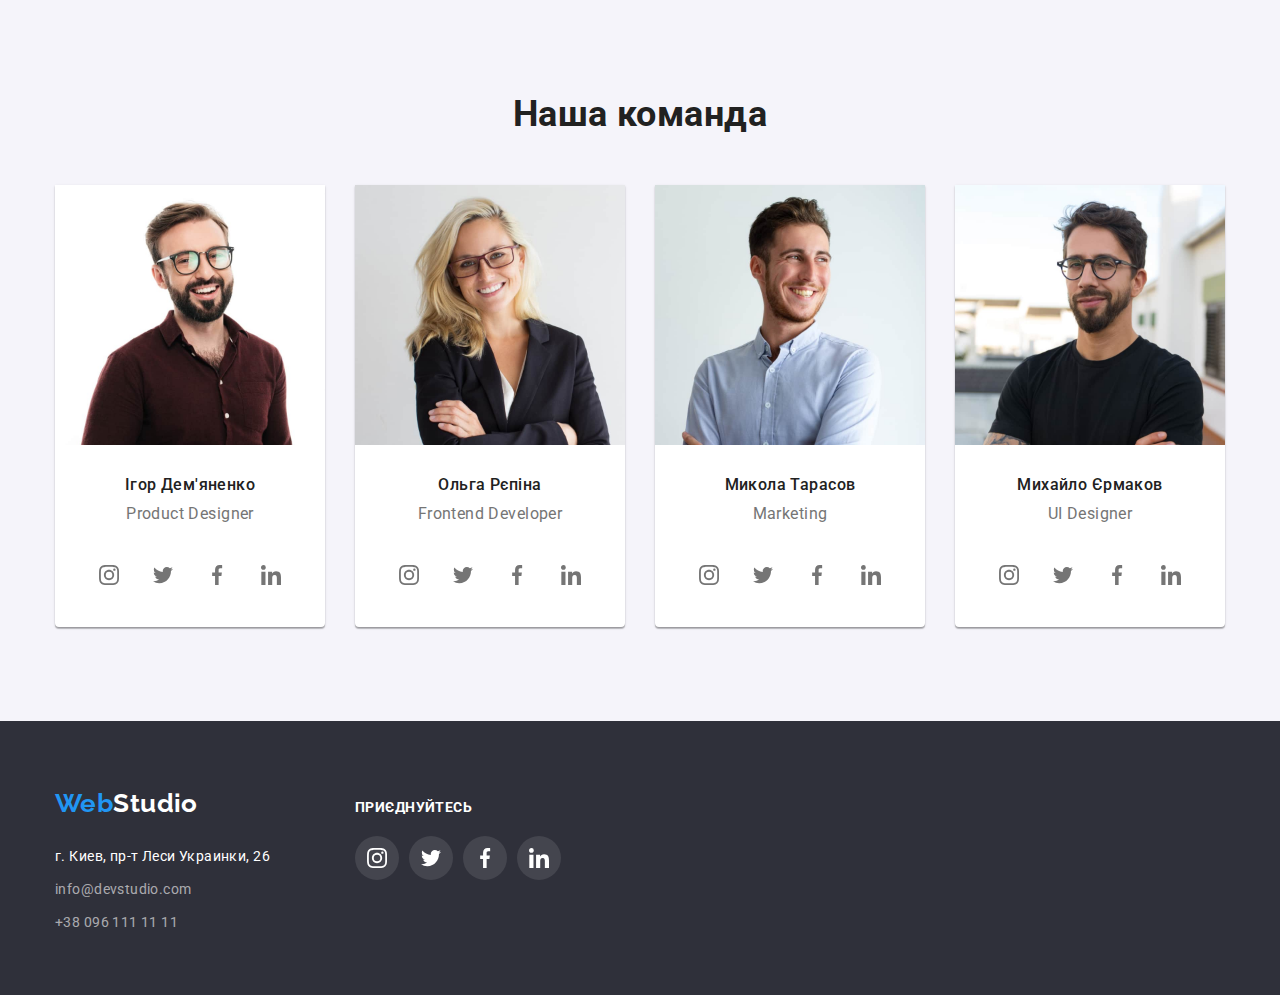
==== commit ed3bec1f: "add icons" ====
--- a/index.html
+++ b/index.html
@@ -24,25 +24,33 @@
         <a class="logo link" href="./index.html"
           ><span class="accent">Web</span>Studio</a
         >
-        <nav class="nuv">
+        <nav class="nav">
           <ul class="menu-list list">
-            <li>
+            <li class="menu-item">
               <a class="menu-link link active" href="/index.html">Студія</a>
             </li>
-            <li>
+            <li class="menu-item">
               <a class="menu-link link" href="/portfolio.html">Портфоліо</a>
             </li>
-            <li><a class="menu-link link" href="">Контакти</a></li>
+            <li class="menu-item">
+              <a class="menu-link link" href="">Контакти</a>
+            </li>
           </ul>
           <ul class="contacts-list list">
-            <li>
+            <li class="contacts-item">
               <a class="contacts-link link" href="mailto:info@devstudio.com"
-                >info@devstudio.com</a
+                ><svg class="contacts-icon icon-mail">
+                  <use href="/images/sprite.svg#icon-icon-email"></use>
+                </svg>
+                info@devstudio.com</a
               >
             </li>
-            <li>
+            <li class="contacts-item">
               <a class="contacts-link link" href="tel:+380961111111"
-                >+38 096 111 11 11</a
+                ><svg class="contacts-icon icon-tel">
+                  <use href="/images/sprite.svg#icon-icon-tel"></use>
+                </svg>
+                +38 096 111 11 11</a
               >
             </li>
           </ul>
@@ -61,27 +69,47 @@
         <div class="container">
           <h2 class="hidden">Наші переваги</h2>
           <ul class="advantages-list list">
-            <li class="advantages-item">
+            <li class="advantages-item icon-antenna">
+              <div class="advantages-block">
+                <svg class="advantages-icon">
+                  <use href="/images/sprite.svg#icon-antenna"></use>
+                </svg>
+              </div>
               <h3 class="advantages-title">УВАГА ДО ДЕТАЛЕЙ</h3>
               <p class="advantages-text">
                 Ідейні міркування, і навіть початок повсякденної роботи з
                 формування позиції.
               </p>
             </li>
-            <li class="advantages-item">
+            <li class="advantages-item icon-clock">
+              <div class="advantages-block">
+                <svg class="advantages-icon">
+                  <use href="/images/sprite.svg#icon-clock"></use>
+                </svg>
+              </div>
               <h3 class="advantages-title">ПУНКТУАЛЬНІСТЬ</h3>
               <p class="advantages-text">
                 Завдання організації, особливо рамки і місце навчання кадрів
                 тягне у себе.
               </p>
             </li>
-            <li class="advantages-item">
+            <li class="advantages-item icon-diagram">
+              <div class="advantages-block">
+                <svg class="advantages-icon">
+                  <use href="/images/sprite.svg#icon-diagram"></use>
+                </svg>
+              </div>
               <h3 class="advantages-title">ПЛАНУВАННЯ</h3>
               <p class="advantages-text">
                 Так само консультація з широким активом значною мірою зумовлює.
               </p>
             </li>
-            <li class="advantages-item">
+            <li class="advantages-item icon-astronaut">
+              <div class="advantages-block">
+                <svg class="advantages-icon">
+                  <use href="/images/sprite.svg#icon-astronaut"></use>
+                </svg>
+              </div>
               <h3 class="advantages-title">СУЧАСНІ ТЕХНОЛОГІЇ</h3>
               <p class="advantages-text">
                 Значимість цих проблем настільки очевидна, що реалізація
@@ -141,8 +169,42 @@
                 width="270"
                 height="260"
               />
-              <h3 class="team-title">Ігор Дем'яненко</h3>
-              <p class="team-text">Product Designer</p>
+              <div class="box">
+                <h3 class="team-title">Ігор Дем'яненко</h3>
+                <p class="team-text">Product Designer</p>
+              </div>
+              <div class="socials">
+                <ul class="list">
+                  <li class="item">
+                    <a href="#" class="link icon-instagram">
+                      <svg class="item-icon">
+                        <use href="/images/sprite.svg#icon-instagram"></use>
+                      </svg>
+                    </a>
+                  </li>
+                  <li class="item">
+                    <a href="#" class="link icon-twitter">
+                      <svg class="item-icon">
+                        <use href="/images/sprite.svg#icon-twitter"></use>
+                      </svg>
+                    </a>
+                  </li>
+                  <li class="item">
+                    <a href="#" class="link icon-facebook">
+                      <svg class="item-icon">
+                        <use href="/images/sprite.svg#icon-facebook"></use>
+                      </svg>
+                    </a>
+                  </li>
+                  <li class="item">
+                    <a href="#" class="link icon-linkedin">
+                      <svg class="item-icon">
+                        <use href="/images/sprite.svg#icon-linkedin"></use>
+                      </svg>
+                    </a>
+                  </li>
+                </ul>
+              </div>
             </li>
             <li class="team-item">
               <img
@@ -152,8 +214,42 @@
                 width="270"
                 height="260"
               />
-              <h3 class="team-title">Ольга Рєпіна</h3>
-              <p class="team-text">Frontend Developer</p>
+              <div class="box">
+                <h3 class="team-title">Ольга Рєпіна</h3>
+                <p class="team-text">Frontend Developer</p>
+              </div>
+              <div class="socials">
+                <ul class="list">
+                  <li class="item">
+                    <a href="#" class="link icon-instagram">
+                      <svg class="item-icon">
+                        <use href="/images/sprite.svg#icon-instagram"></use>
+                      </svg>
+                    </a>
+                  </li>
+                  <li class="item">
+                    <a href="#" class="link icon-twitter">
+                      <svg class="item-icon">
+                        <use href="/images/sprite.svg#icon-twitter"></use>
+                      </svg>
+                    </a>
+                  </li>
+                  <li class="item">
+                    <a href="#" class="link icon-facebook">
+                      <svg class="item-icon">
+                        <use href="/images/sprite.svg#icon-facebook"></use>
+                      </svg>
+                    </a>
+                  </li>
+                  <li class="item">
+                    <a href="#" class="link icon-linkedin">
+                      <svg class="item-icon">
+                        <use href="/images/sprite.svg#icon-linkedin"></use>
+                      </svg>
+                    </a>
+                  </li>
+                </ul>
+              </div>
             </li>
             <li class="team-item">
               <img
@@ -163,8 +259,42 @@
                 width="270"
                 height="260"
               />
-              <h3 class="team-title">Микола Тарасов</h3>
-              <p class="team-text">Marketing</p>
+              <div class="box">
+                <h3 class="team-title">Микола Тарасов</h3>
+                <p class="team-text">Marketing</p>
+              </div>
+              <div class="socials">
+                <ul class="list">
+                  <li class="item">
+                    <a href="#" class="link icon-instagram">
+                      <svg class="item-icon">
+                        <use href="/images/sprite.svg#icon-instagram"></use>
+                      </svg>
+                    </a>
+                  </li>
+                  <li class="item">
+                    <a href="#" class="link icon-twitter">
+                      <svg class="item-icon">
+                        <use href="/images/sprite.svg#icon-twitter"></use>
+                      </svg>
+                    </a>
+                  </li>
+                  <li class="item">
+                    <a href="#" class="link icon-facebook">
+                      <svg class="item-icon">
+                        <use href="/images/sprite.svg#icon-facebook"></use>
+                      </svg>
+                    </a>
+                  </li>
+                  <li class="item">
+                    <a href="#" class="link icon-linkedin">
+                      <svg class="item-icon">
+                        <use href="/images/sprite.svg#icon-linkedin"></use>
+                      </svg>
+                    </a>
+                  </li>
+                </ul>
+              </div>
             </li>
             <li class="team-item">
               <img
@@ -174,8 +304,42 @@
                 width="270"
                 height="260"
               />
-              <h3 class="team-title">Михайло Єрмаков</h3>
-              <p class="team-text">UI Designer</p>
+              <div class="box">
+                <h3 class="team-title">Михайло Єрмаков</h3>
+                <p class="team-text">UI Designer</p>
+              </div>
+              <div class="socials">
+                <ul class="list">
+                  <li class="item">
+                    <a href="#" class="link icon-instagram">
+                      <svg class="item-icon">
+                        <use href="/images/sprite.svg#icon-instagram"></use>
+                      </svg>
+                    </a>
+                  </li>
+                  <li class="item">
+                    <a href="#" class="link icon-twitter">
+                      <svg class="item-icon">
+                        <use href="/images/sprite.svg#icon-twitter"></use>
+                      </svg>
+                    </a>
+                  </li>
+                  <li class="item">
+                    <a href="#" class="link icon-facebook">
+                      <svg class="item-icon">
+                        <use href="/images/sprite.svg#icon-facebook"></use>
+                      </svg>
+                    </a>
+                  </li>
+                  <li class="item">
+                    <a href="#" class="link icon-linkedin">
+                      <svg class="item-icon">
+                        <use href="/images/sprite.svg#icon-linkedin"></use>
+                      </svg>
+                    </a>
+                  </li>
+                </ul>
+              </div>
             </li>
           </ul>
         </div>
@@ -185,28 +349,63 @@
     <!-- Site Footer -->
     <footer class="footer">
       <div class="container">
-        <a class="logo link" href="./index.html"
-          ><span class="accent">Web</span>Studio</a
-        >
-        <address>
-          <ul class="footer-list list">
-            <li class="footer-item">
-              <a
-                class="link address-link"
-                href="https://goo.gl/maps/WjgSVZao61S94QmMA"
-                target="_blank"
-                rel="noopener noreferrer"
-                >г. Киев, пр-т Леси Украинки, 26</a
-              >
-            </li>
-            <li class="footer-item">
-              <a class="link" href="">info@devstudio.com</a>
-            </li>
-            <li class="footer-item">
-              <a class="link" href="">+38 096 111 11 11</a>
-            </li>
-          </ul>
-        </address>
+        <div>
+          <a class="logo link" href="./index.html"
+            ><span class="accent">Web</span>Studio</a
+          >
+          <address>
+            <ul class="footer-list list">
+              <li class="footer-item">
+                <a
+                  class="link address-link"
+                  href="https://goo.gl/maps/WjgSVZao61S94QmMA"
+                  target="_blank"
+                  rel="noopener noreferrer"
+                  >г. Киев, пр-т Леси Украинки, 26</a
+                >
+              </li>
+              <li class="footer-item">
+                <a class="link" href="">info@devstudio.com</a>
+              </li>
+              <li class="footer-item">
+                <a class="link" href="">+38 096 111 11 11</a>
+              </li>
+            </ul>
+          </address>
+        </div>
+        <div class="socials">
+          <h3 class="title">приєднуйтесь</h3>
+          <ul class="list">
+            <li class="item">
+              <a href="#" class="link icon-instagram">
+                <svg class="item-icon">
+                  <use href="/images/sprite.svg#icon-instagram"></use>
+                </svg>
+              </a>
+            </li>
+            <li class="item">
+              <a href="#" class="link icon-twitter">
+                <svg class="item-icon">
+                  <use href="/images/sprite.svg#icon-twitter"></use>
+                </svg>
+              </a>
+            </li>
+            <li class="item">
+              <a href="#" class="link icon-facebook">
+                <svg class="item-icon">
+                  <use href="/images/sprite.svg#icon-facebook"></use>
+                </svg>
+              </a>
+            </li>
+            <li class="item">
+              <a href="#" class="link icon-linkedin">
+                <svg class="item-icon">
+                  <use href="/images/sprite.svg#icon-linkedin"></use>
+                </svg>
+              </a>
+            </li>
+          </ul>
+        </div>
       </div>
     </footer>
   </body>
--- a/css/style.css
+++ b/css/style.css
@@ -72,7 +72,21 @@
   padding: 0;
 }
 
+img {
+  display: block;
+}
+
 /* Site header */
+.header .container {
+  display: flex;
+  justify-content: space-between;
+  align-items: center;
+}
+
+.header .nav {
+  display: flex;
+  align-items: center;
+}
 
 .logo {
   font-family: Raleway, sans-serif;
@@ -82,17 +96,38 @@
   color: #000000;
 }
 
-.nuv {
+.nav {
   font-weight: 500;
   letter-spacing: 0.02em;
   line-height: 1.142;
 }
 
+.nav .menu-list {
+  display: flex;
+}
+
 .menu-link {
-  color: var(--title-trxt-color);
+  display: inline-block;
+  padding: 32px 0;
+  color: var(--title-trxt-color);
+}
+
+.menu-item:not(:last-child) {
+  margin-right: 50px;
+}
+
+.contacts-list {
+  display: flex;
+  margin-left: 344px;
+}
+
+.contacts-item:not(:first-child) {
+  margin-left: 50px;
 }
 
 .contacts-link {
+  display: flex;
+  align-items: center;
   color: var(--primary-text-color);
 }
 
@@ -103,8 +138,19 @@
   color: var(--accent-color);
 }
 
+.contacts-link:hover .contacts-icon {
+  fill: var(--accent-color);
+}
+
 .active {
   color: var(--accent-color);
+}
+
+.contacts-icon {
+  margin-right: 10px;
+  width: 16px;
+  height: 16px;
+  fill: var(--primary-text-color);
 }
 
 /* hero */
@@ -113,6 +159,15 @@
   padding: 200px 0;
   text-align: center;
   background-color: #2f303a;
+  background-image: linear-gradient(
+      to right,
+      rgb(47, 48, 58, 0.4),
+      rgb(47, 48, 58, 0.4)
+    ),
+    url(../images/hero.jpg);
+  background-repeat: no-repeat;
+  background-position: top;
+  background-size: cover;
 }
 .hero-title {
   width: 696px;
@@ -147,8 +202,14 @@
 
 /* Advantages */
 
+.advantages-list {
+  display: flex;
+  flex-wrap: wrap;
+  justify-content: space-between;
+}
+
 .advantages-item {
-  width: 270px;
+  flex-basis: 270px;
 }
 
 .advantages-title {
@@ -160,7 +221,26 @@
   color: var(--title-trxt-color);
 }
 
+.advantages-block {
+  margin-bottom: 30px;
+  display: flex;
+  align-items: center;
+  height: 120px;
+  background-color: #f5f4fa;
+}
+
+.advantages-icon {
+  margin: 0 auto;
+  width: 70px;
+  height: 70px;
+}
+
 /* Our classes */
+
+.classes-list {
+  display: flex;
+  justify-content: space-between;
+}
 
 .classes {
   padding-top: 0;
@@ -171,30 +251,84 @@
 }
 /* Team */
 
+.team {
+  background-color: #f5f4fa;
+}
+
 .team .section-title {
   margin-bottom: 50px;
 }
 
-.item-img {
-  margin-bottom: 30px;
+.team-list {
+  display: flex;
+  justify-content: space-between;
+}
+
+.team-item {
+  background: #ffffff;
+  box-shadow: 0px 1px 3px rgba(0, 0, 0, 0.12), 0px 1px 1px rgba(0, 0, 0, 0.14),
+    0px 2px 1px rgba(0, 0, 0, 0.2);
+  border-radius: 0px 0px 4px 4px;
+}
+
+.team-item .box {
+  padding: 30px 20px;
 }
 
 .team-title {
   margin-bottom: 10px;
-  padding: 0 20px;
   font-weight: 500;
   font-size: 16px;
   line-height: 1.187;
+  text-align: center;
 
   color: var(--title-trxt-color);
 }
 
 .team-text {
-  padding-bottom: 30px;
-  padding-left: 20px;
-  padding-right: 20px;
   font-size: 16px;
   line-height: 1.187;
+  text-align: center;
+}
+
+.team .socials {
+  padding-bottom: 30px;
+}
+
+/* block socials */
+
+.socials {
+  width: 206px;
+  margin: 0 auto;
+}
+.socials .list {
+  display: flex;
+  justify-content: space-between;
+}
+.socials .item {
+  display: flex;
+}
+.socials .link {
+  display: flex;
+  justify-content: center;
+  align-items: center;
+  width: 44px;
+  height: 44px;
+  border-radius: 50%;
+}
+
+.item-icon {
+  width: 20px;
+  height: 20px;
+  fill: var(--primary-text-color);
+}
+
+.socials .link:hover {
+  background-color: var(--accent-color);
+}
+
+.socials .link:hover .item-icon {
+  fill: #ffffff;
 }
 
 /* Site Footer */
@@ -222,29 +356,106 @@
   margin-bottom: 9px;
 }
 
+.footer .container {
+  display: flex;
+  align-items: baseline;
+}
+
+.footer .socials .link {
+  background-color: rgb(255, 255, 255, 0.1);
+}
+
+.footer .socials .link:hover {
+  background-color: var(--accent-color);
+}
+
+.footer .item-icon {
+  fill: #ffffff;
+}
+
+.footer .socials {
+  margin-left: 85px;
+}
+
+.socials .title {
+  margin-bottom: 20px;
+  color: #ffffff;
+  font-weight: 700;
+  font-size: 14px;
+  line-height: 1.14;
+  text-transform: uppercase;
+}
+
 /*-------- portfolio-page -------- */
 
+.portfolio-header {
+  border-bottom: 1px solid #ececec;
+}
+
 /* Button services */
 
+.portfolio-list {
+  margin-bottom: 50px;
+  display: flex;
+  justify-content: center;
+}
+
+.portfolio-item:not(:last-child) {
+  margin-right: 8px;
+}
+
 .portfolio-button {
+  padding: 6px 25px;
   border: none;
+  border-radius: 4px;
 
   font-weight: 500;
   font-size: 16px;
   line-height: 1.625;
 
   color: var(--title-trxt-color);
+  background-color: #f5f4fa;
 }
 
 .portfolio-button:hover,
 .portfolio-button:focus {
   background-color: var(--accent-color);
   color: #ffffff;
+  box-shadow: 0px 3px 1px rgba(0, 0, 0, 0.1), 0px 1px 2px rgba(0, 0, 0, 0.08),
+    0px 2px 2px rgba(0, 0, 0, 0.12);
 }
 
 /* portfolio pages */
 
+.service-list {
+  display: flex;
+  flex-wrap: wrap;
+  box-sizing: border-box;
+}
+
+.service-item {
+  margin-right: 30px;
+  margin-bottom: 30px;
+  flex-basis: calc((100% - 60px) / 3);
+}
+
+.service-item:nth-child(3n) {
+  margin-right: 0;
+}
+
+.service-item:nth-last-child(-n + 3) {
+  margin-bottom: 0;
+}
+
+.service-item .box {
+  border-right: 1px solid #eeeeee;
+  border-bottom: 1px solid #eeeeee;
+  border-left: 1px solid #eeeeee;
+  padding: 20px 24px;
+}
+
 .service-title {
+  margin-bottom: 4px;
   font-weight: 700;
   font-size: 18px;
   line-height: 2;
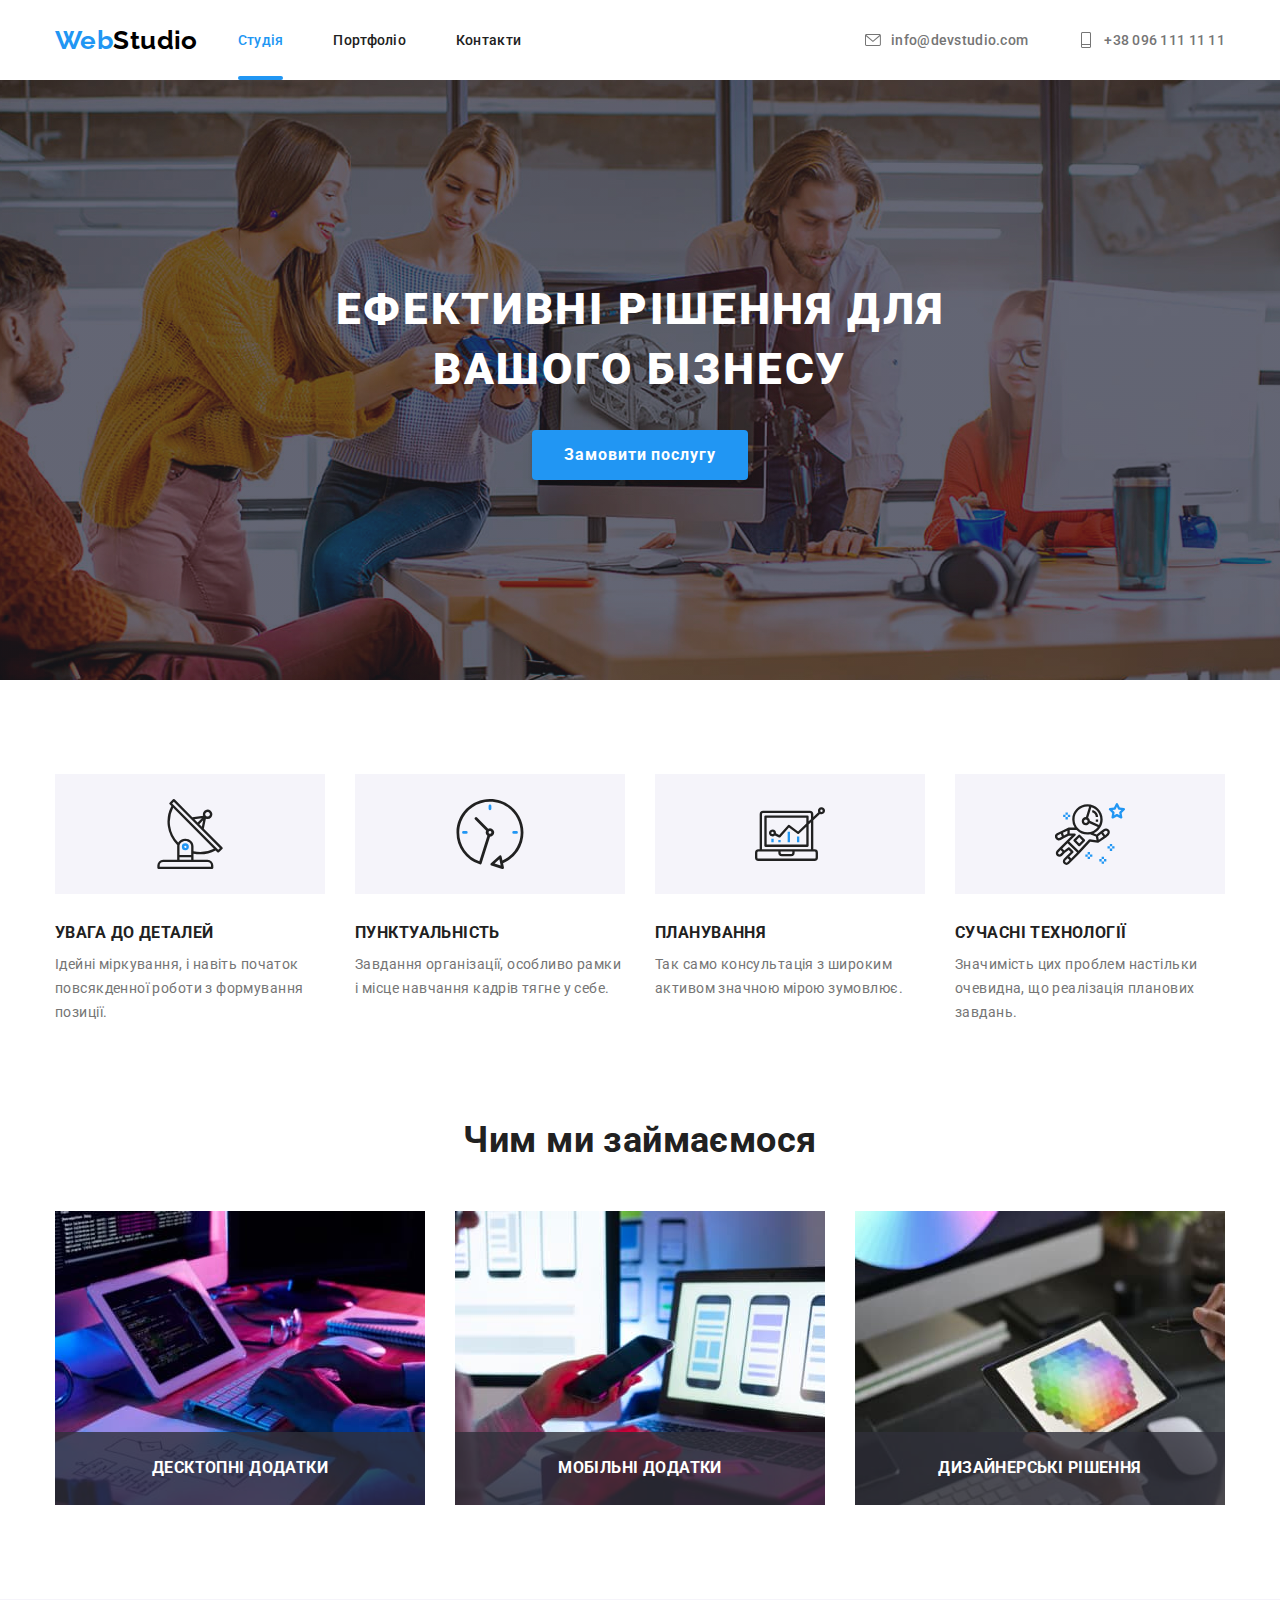
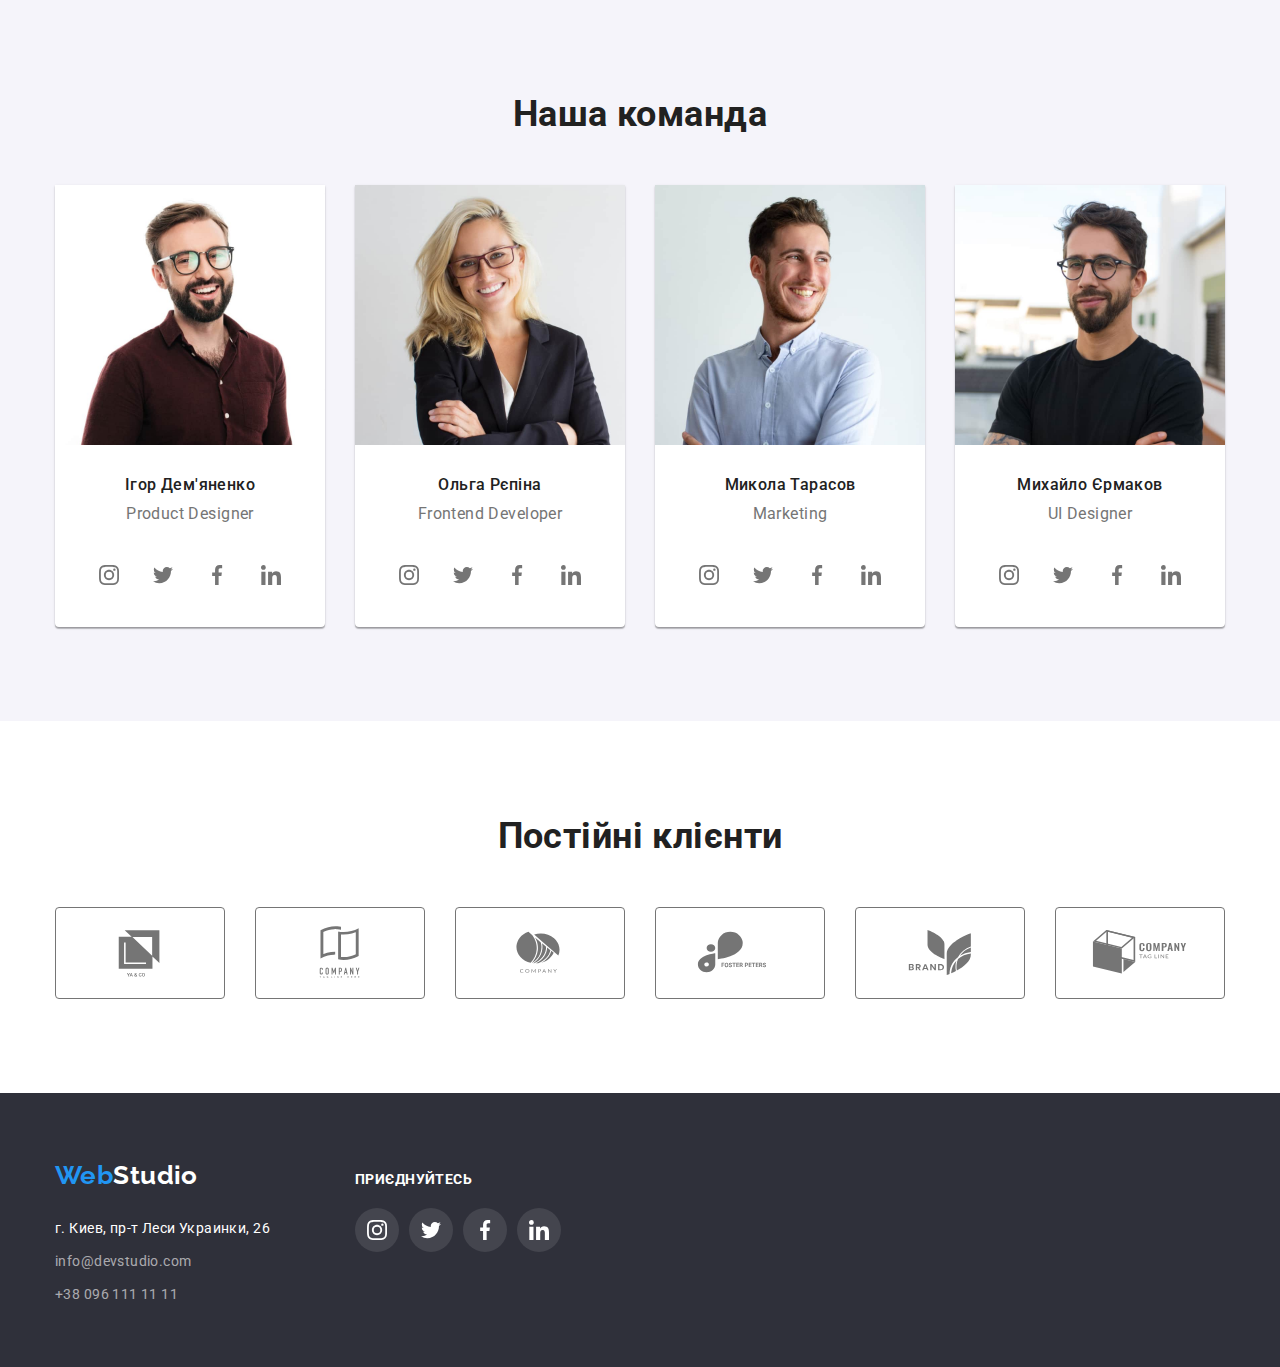
==== commit 4b70cf23: "add amimation" ====
--- a/index.html
+++ b/index.html
@@ -61,7 +61,9 @@
       <!-- Hero -->
       <section class="hero">
         <h1 class="hero-title">Ефективні рішення для вашого бізнесу</h1>
-        <button class="hero-button" type="button">Замовити послугу</button>
+        <button class="hero-button" type="button" data-modal-open>
+          Замовити послугу
+        </button>
       </section>
 
       <!-- Advantages -->
@@ -133,6 +135,7 @@
                 width="370"
                 height="294"
               />
+              <h3 class="classes-title">Десктопні додатки</h3>
             </li>
             <li class="classes-item item">
               <img
@@ -142,6 +145,7 @@
                 width="370"
                 height="294"
               />
+              <h3 class="classes-title">Мобільні додатки</h3>
             </li>
             <li class="classes-item item">
               <img
@@ -151,6 +155,7 @@
                 width="370"
                 height="294"
               />
+              <h3 class="classes-title">Дизайнерські рішення</h3>
             </li>
           </ul>
         </div>
@@ -340,6 +345,57 @@
                   </li>
                 </ul>
               </div>
+            </li>
+          </ul>
+        </div>
+      </section>
+
+      <!-- Regular customers -->
+      <section class="section regulclients">
+        <div class="container">
+          <h2 class="section-title">Постійні клієнти</h2>
+          <ul class="list">
+            <li class="item">
+              <a href="#" class="link">
+                <svg class="regul-icon">
+                  <use href="/images/sprite.svg#icon-Logo"></use>
+                </svg>
+              </a>
+            </li>
+            <li class="item">
+              <a href="#" class="link">
+                <svg class="regul-icon">
+                  <use href="/images/sprite.svg#icon-Logo1"></use>
+                </svg>
+              </a>
+            </li>
+            <li class="item">
+              <a href="#" class="link">
+                <svg class="regul-icon">
+                  <use href="/images/sprite.svg#icon-Logo2"></use>
+                </svg>
+              </a>
+            </li>
+            <li class="item">
+              <a href="#" class="link">
+                <svg class="regul-icon">
+                  <use href="/images/sprite.svg#icon-Logo3"></use>
+                </svg>
+              </a>
+            </li>
+            <li class="item">
+              <a href="#" class="link">
+                <svg class="regul-icon">
+                  <use href="/images/sprite.svg#icon-Logo4"></use>
+                </svg>
+              </a>
+            </li>
+            <li class="item">
+              <a href="#" class="link">
+                <svg class="regul-icon">
+                  <use href="/images/sprite.svg#icon-Logo5"></use>
+                </svg>
+              </a>
             </li>
           </ul>
         </div>
@@ -407,6 +463,16 @@
           </ul>
         </div>
       </div>
+      <div class="backdrop is-hidden" data-modal>
+        <div class="modal">
+          <button class="button" type="button" data-modal-close>
+            <svg width="16px" height="16px">
+              <use href="/images/sprite.svg#icon-close-black"></use>
+            </svg>
+          </button>
+        </div>
+      </div>
     </footer>
+    <script src="./js/modal.js"></script>
   </body>
 </html>
--- a/css/style.css
+++ b/css/style.css
@@ -26,9 +26,11 @@
 }
 
 .section-title {
+  margin-bottom: 50px;
   font-weight: 700;
   font-size: 36px;
   line-height: 1.17;
+  text-align: center;
 
   color: var(--title-trxt-color);
 }
@@ -56,10 +58,6 @@
   padding: 94px 0;
 }
 
-.section-title {
-  text-align: center;
-}
-
 h1,
 h2,
 h3,
@@ -110,6 +108,12 @@
   display: inline-block;
   padding: 32px 0;
   color: var(--title-trxt-color);
+
+  transition: color 250ms linear;
+}
+
+.menu-item {
+  position: relative;
 }
 
 .menu-item:not(:last-child) {
@@ -129,6 +133,8 @@
   display: flex;
   align-items: center;
   color: var(--primary-text-color);
+
+  transition: color 250ms linear;
 }
 
 .menu-link:hover,
@@ -146,11 +152,24 @@
   color: var(--accent-color);
 }
 
+.active::before {
+  position: absolute;
+  right: 0;
+  bottom: 0;
+  content: "";
+  width: 100%;
+  height: 4px;
+  background-color: var(--accent-color);
+  border-radius: 2px;
+}
+
 .contacts-icon {
   margin-right: 10px;
   width: 16px;
   height: 16px;
   fill: var(--primary-text-color);
+
+  transition: fill 250ms linear;
 }
 
 /* hero */
@@ -242,21 +261,32 @@
   justify-content: space-between;
 }
 
+.classes-item {
+  position: relative;
+}
+
 .classes {
   padding-top: 0;
 }
 
-.classes .section-title {
-  margin-bottom: 50px;
-}
+.classes-title {
+  position: absolute;
+  left: 0;
+  bottom: 0;
+  width: 100%;
+  padding: 27px 0;
+  font-weight: 700;
+  line-height: 1.142;
+  text-align: center;
+  text-transform: uppercase;
+  color: #ffffff;
+  background-color: rgba(47, 48, 58, 0.8);
+}
+
 /* Team */
 
 .team {
   background-color: #f5f4fa;
-}
-
-.team .section-title {
-  margin-bottom: 50px;
 }
 
 .team-list {
@@ -315,12 +345,16 @@
   width: 44px;
   height: 44px;
   border-radius: 50%;
+
+  transition: background-color 250ms linear;
 }
 
 .item-icon {
   width: 20px;
   height: 20px;
   fill: var(--primary-text-color);
+
+  transition: fill 250ms linear;
 }
 
 .socials .link:hover {
@@ -329,6 +363,42 @@
 
 .socials .link:hover .item-icon {
   fill: #ffffff;
+}
+
+/* ------ Regular customers ------ */
+
+.regulclients .list {
+  display: flex;
+  flex-wrap: wrap;
+  justify-content: space-between;
+}
+
+.regulclients .link {
+  display: flex;
+  align-items: center;
+  justify-content: center;
+  width: 170px;
+  height: 92px;
+  border: 1px solid var(--primary-text-color);
+  border-radius: 4px;
+
+  transition: border-color 250ms linear;
+}
+
+.regul-icon {
+  width: 106px;
+  height: 60px;
+  fill: var(--primary-text-color);
+
+  transition: fill 250ms linear;
+}
+
+.regulclients .link:hover .regul-icon {
+  fill: var(--accent-color);
+}
+
+.regulclients .link:hover {
+  border-color: var(--accent-color);
 }
 
 /* Site Footer */
@@ -415,6 +485,9 @@
 
   color: var(--title-trxt-color);
   background-color: #f5f4fa;
+
+  transition: background-color 250ms linear, color 250ms linear,
+    box-shadow 250ms linear;
 }
 
 .portfolio-button:hover,
@@ -434,6 +507,7 @@
 }
 
 .service-item {
+  position: relative;
   margin-right: 30px;
   margin-bottom: 30px;
   flex-basis: calc((100% - 60px) / 3);
@@ -445,6 +519,11 @@
 
 .service-item:nth-last-child(-n + 3) {
   margin-bottom: 0;
+}
+
+.service-item .elemrnt {
+  position: relative;
+  overflow: hidden;
 }
 
 .service-item .box {
@@ -469,3 +548,79 @@
   font-size: 16px;
   line-height: 1.87;
 }
+
+.service-info {
+  position: absolute;
+  top: 0;
+  left: 0;
+  width: 100%;
+  height: 100%;
+  transform: translateY(100%);
+  padding: 63px 24px;
+  background-color: rgba(33, 150, 243, 0.9);
+
+  transition: transform, 250ms linear;
+}
+
+.service-item .elemrnt:hover .service-info {
+  transform: translateY(0);
+}
+
+.service-info .info-text {
+  font-size: 18px;
+  line-height: 1.56;
+  letter-spacing: 0.03em;
+
+  color: #ffffff;
+}
+
+/* pointer-events: none; */
+
+/* backdrop */
+
+.backdrop {
+  position: fixed;
+  top: 0;
+  left: 0;
+  width: 100%;
+  height: 100%;
+  background: rgba(0, 0, 0, 0.2);
+  /* pointer-events: none; */
+}
+
+.backdrop .modal {
+  position: absolute;
+  top: 50%;
+  left: 50%;
+  transform: translate(-50%, -50%);
+  width: 500px;
+  height: 500px;
+  background-color: #ffffff;
+
+  box-shadow: 0px 1px 3px rgba(0, 0, 0, 0.12), 0px 1px 1px rgba(0, 0, 0, 0.14),
+    0px 2px 1px rgba(0, 0, 0, 0.2);
+  border-radius: 4px;
+}
+
+.backdrop.is-hidden {
+  opacity: 0;
+  pointer-events: none;
+}
+
+.backdrop .button {
+  position: absolute;
+  top: 8px;
+  right: 8px;
+  width: 30px;
+  height: 30px;
+  border-radius: 50px;
+  border: 1px solid rgba(0, 0, 0, 0.1);
+  background-color: inherit;
+  cursor: pointer;
+}
+
+.backdrop .button svg {
+  display: block;
+  justify-content: center;
+  align-items: center;
+}
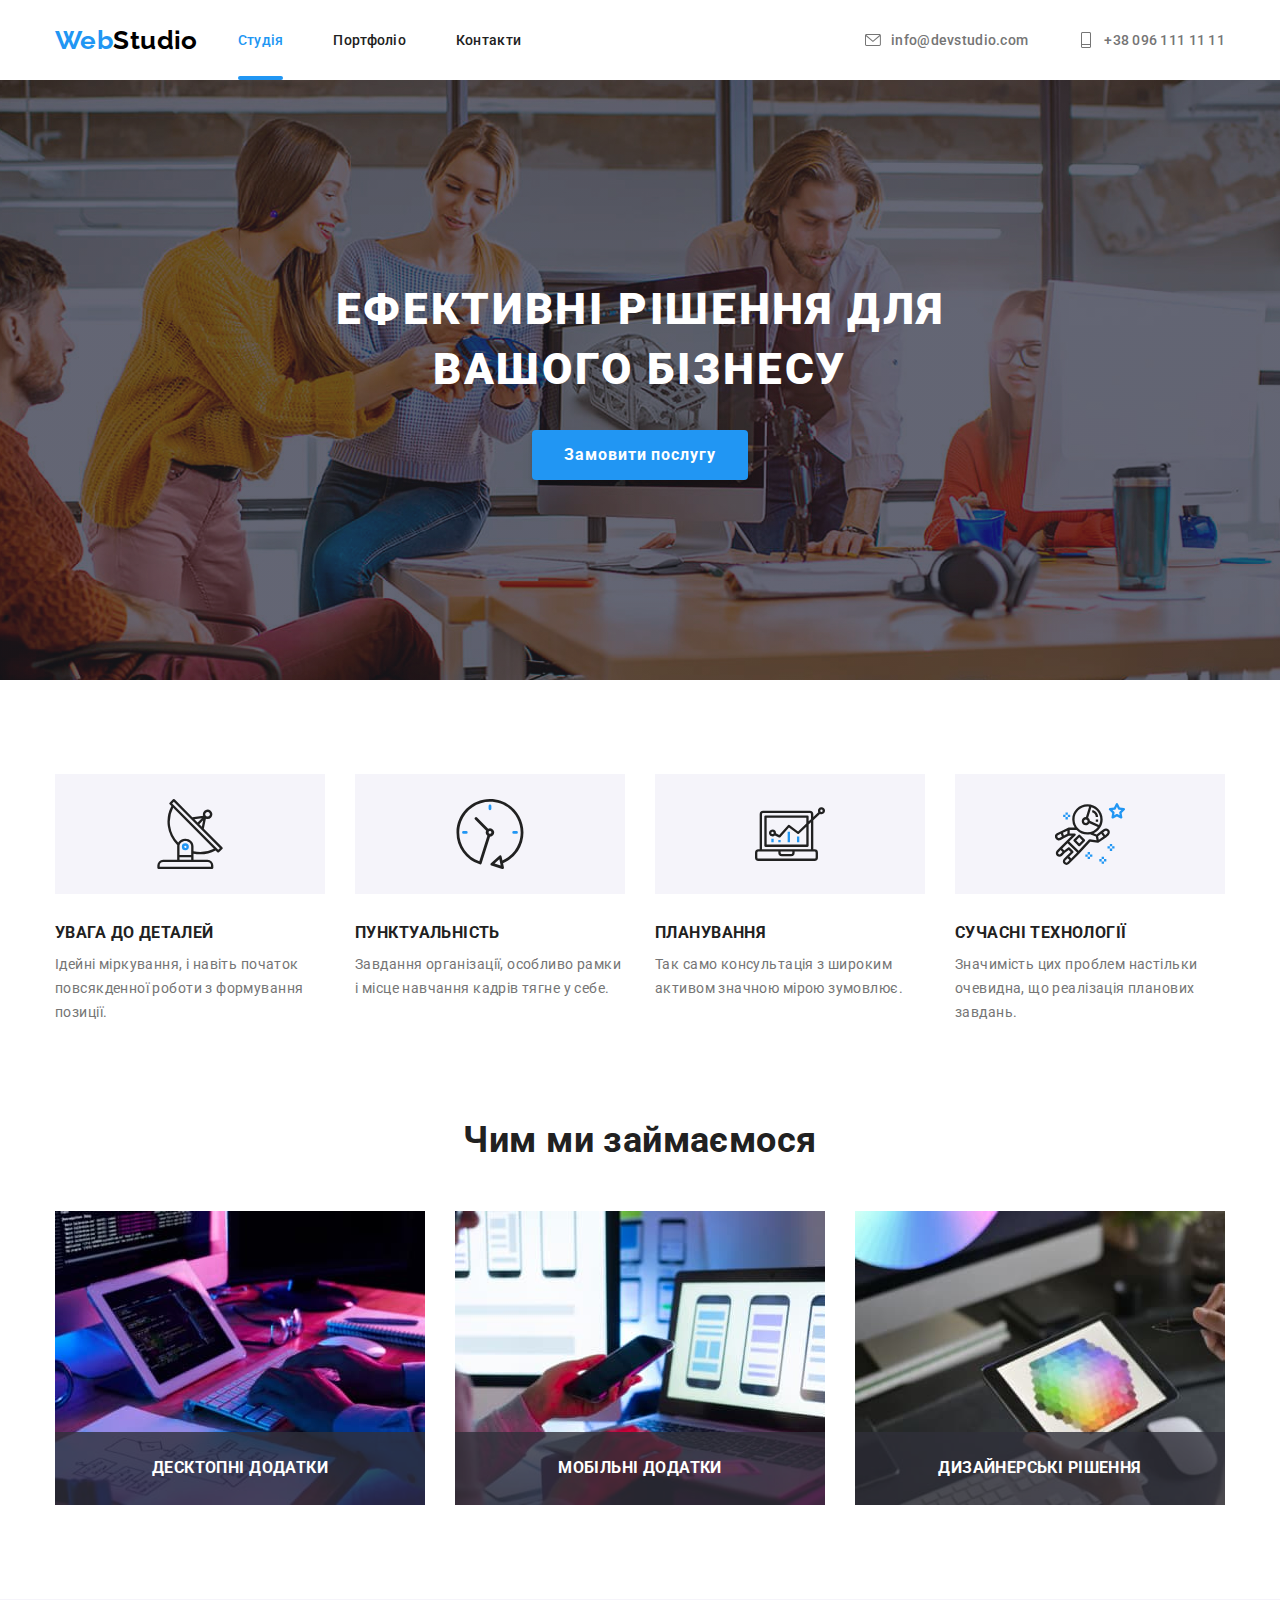
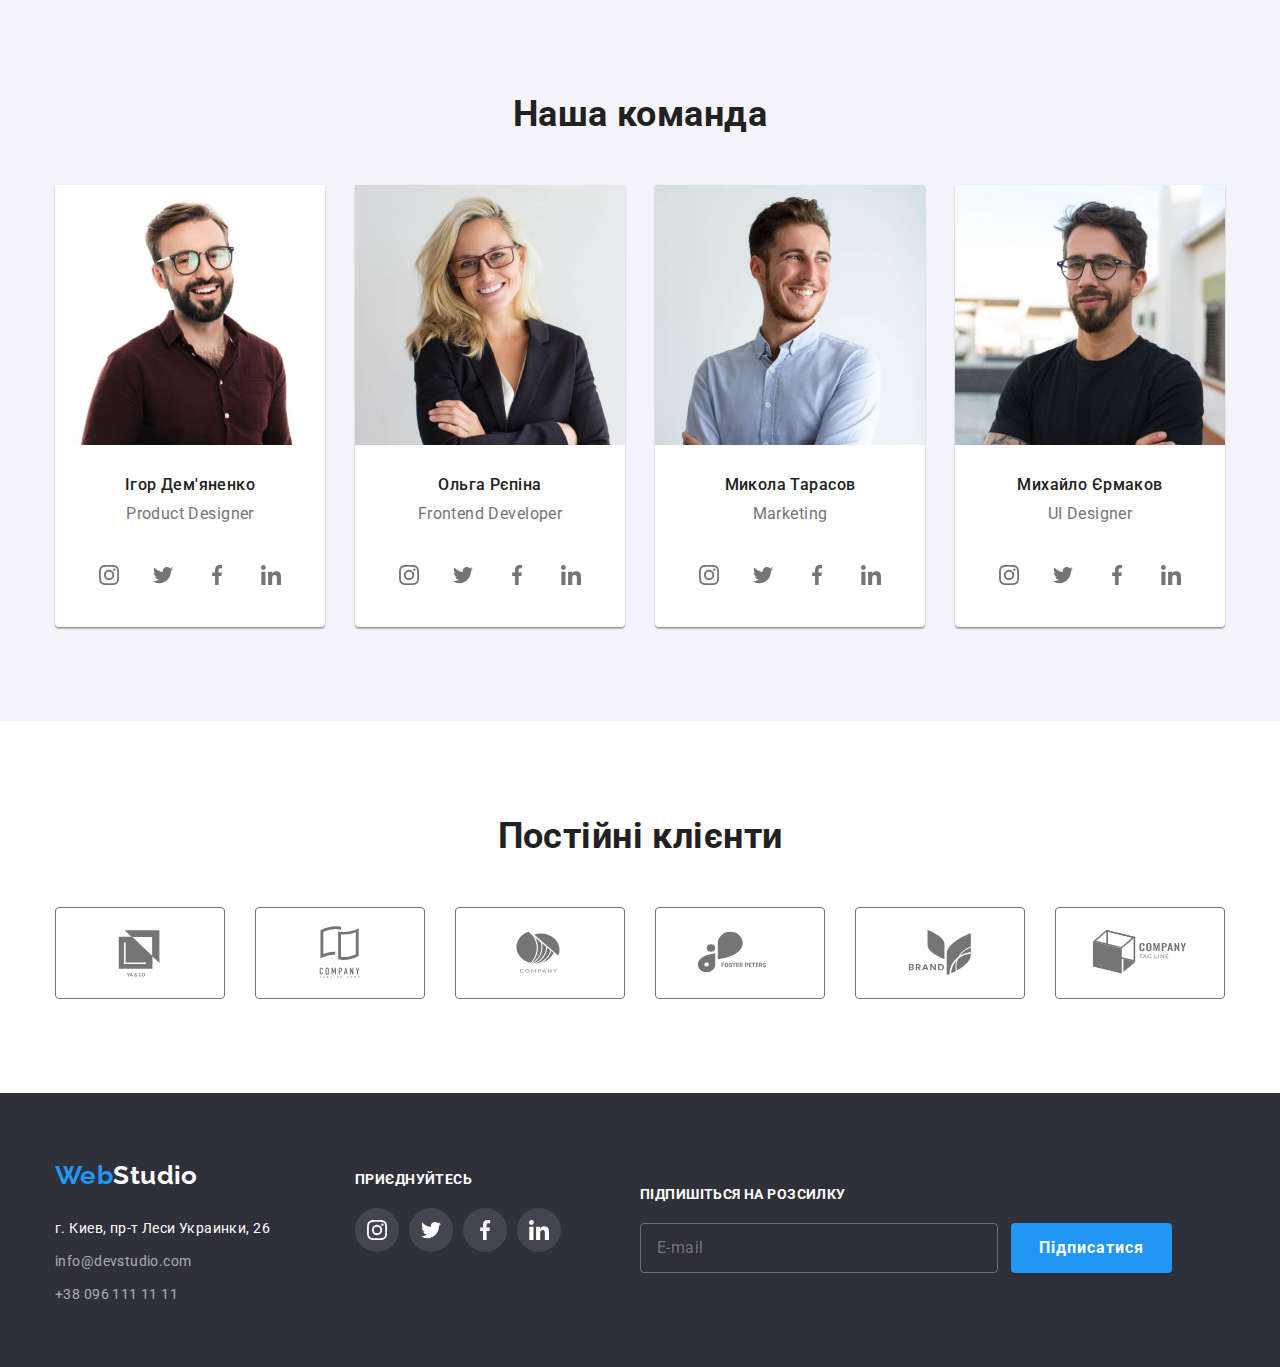
==== commit 92bcb58c: "bam style" ====
--- a/index.html
+++ b/index.html
@@ -24,30 +24,38 @@
         <a class="logo link" href="./index.html"
           ><span class="accent">Web</span>Studio</a
         >
-        <nav class="nav">
-          <ul class="menu-list list">
-            <li class="menu-item">
-              <a class="menu-link link active" href="/index.html">Студія</a>
-            </li>
-            <li class="menu-item">
-              <a class="menu-link link" href="/portfolio.html">Портфоліо</a>
-            </li>
-            <li class="menu-item">
-              <a class="menu-link link" href="">Контакти</a>
+        <nav class="navigation">
+          <ul class="navigation-menu list">
+            <li class="navigation-menu__item">
+              <a
+                class="navigation-menu__link link navigation-menu__link--active"
+                href="/index.html"
+                >Студія</a
+              >
+            </li>
+            <li class="navigation-menu__item">
+              <a class="navigation-menu__link link" href="/portfolio.html"
+                >Портфоліо</a
+              >
+            </li>
+            <li class="navigation-menu__item">
+              <a class="navigation-menu__link link" href="">Контакти</a>
             </li>
           </ul>
-          <ul class="contacts-list list">
-            <li class="contacts-item">
-              <a class="contacts-link link" href="mailto:info@devstudio.com"
-                ><svg class="contacts-icon icon-mail">
+          <ul class="navigation-contacts list">
+            <li class="navigation-contacts__item">
+              <a
+                class="navigation-contacts__link link"
+                href="mailto:info@devstudio.com"
+                ><svg class="navigation-contacts__icon">
                   <use href="/images/sprite.svg#icon-icon-email"></use>
                 </svg>
                 info@devstudio.com</a
               >
             </li>
-            <li class="contacts-item">
-              <a class="contacts-link link" href="tel:+380961111111"
-                ><svg class="contacts-icon icon-tel">
+            <li class="navigation-contacts__item">
+              <a class="navigation-contacts__link link" href="tel:+380961111111"
+                ><svg class="navigation-contacts__icon">
                   <use href="/images/sprite.svg#icon-icon-tel"></use>
                 </svg>
                 +38 096 111 11 11</a
@@ -60,8 +68,8 @@
     <main>
       <!-- Hero -->
       <section class="hero">
-        <h1 class="hero-title">Ефективні рішення для вашого бізнесу</h1>
-        <button class="hero-button" type="button" data-modal-open>
+        <h1 class="hero__title">Ефективні рішення для вашого бізнесу</h1>
+        <button class="hero__button" type="button" data-modal-open>
           Замовити послугу
         </button>
       </section>
@@ -70,50 +78,50 @@
       <section class="section">
         <div class="container">
           <h2 class="hidden">Наші переваги</h2>
-          <ul class="advantages-list list">
-            <li class="advantages-item icon-antenna">
-              <div class="advantages-block">
-                <svg class="advantages-icon">
+          <ul class="advantages list">
+            <li class="advantages__item icon-antenna">
+              <div class="advantages__block">
+                <svg class="advantages__icon">
                   <use href="/images/sprite.svg#icon-antenna"></use>
                 </svg>
               </div>
-              <h3 class="advantages-title">УВАГА ДО ДЕТАЛЕЙ</h3>
-              <p class="advantages-text">
+              <h3 class="advantages__title">УВАГА ДО ДЕТАЛЕЙ</h3>
+              <p class="advantages__text">
                 Ідейні міркування, і навіть початок повсякденної роботи з
                 формування позиції.
               </p>
             </li>
-            <li class="advantages-item icon-clock">
-              <div class="advantages-block">
-                <svg class="advantages-icon">
+            <li class="advantages__item icon-clock">
+              <div class="advantages__block">
+                <svg class="advantages__icon">
                   <use href="/images/sprite.svg#icon-clock"></use>
                 </svg>
               </div>
-              <h3 class="advantages-title">ПУНКТУАЛЬНІСТЬ</h3>
-              <p class="advantages-text">
+              <h3 class="advantages__title">ПУНКТУАЛЬНІСТЬ</h3>
+              <p class="advantages__text">
                 Завдання організації, особливо рамки і місце навчання кадрів
                 тягне у себе.
               </p>
             </li>
-            <li class="advantages-item icon-diagram">
-              <div class="advantages-block">
-                <svg class="advantages-icon">
+            <li class="advantages__item icon-diagram">
+              <div class="advantages__block">
+                <svg class="advantages__icon">
                   <use href="/images/sprite.svg#icon-diagram"></use>
                 </svg>
               </div>
-              <h3 class="advantages-title">ПЛАНУВАННЯ</h3>
-              <p class="advantages-text">
+              <h3 class="advantages__title">ПЛАНУВАННЯ</h3>
+              <p class="advantages__text">
                 Так само консультація з широким активом значною мірою зумовлює.
               </p>
             </li>
-            <li class="advantages-item icon-astronaut">
-              <div class="advantages-block">
-                <svg class="advantages-icon">
+            <li class="advantages__item icon-astronaut">
+              <div class="advantages__block">
+                <svg class="advantages__icon">
                   <use href="/images/sprite.svg#icon-astronaut"></use>
                 </svg>
               </div>
-              <h3 class="advantages-title">СУЧАСНІ ТЕХНОЛОГІЇ</h3>
-              <p class="advantages-text">
+              <h3 class="advantages__title">СУЧАСНІ ТЕХНОЛОГІЇ</h3>
+              <p class="advantages__text">
                 Значимість цих проблем настільки очевидна, що реалізація
                 планових завдань.
               </p>
@@ -122,40 +130,40 @@
         </div>
       </section>
 
-      <!-- Our classes -->
-      <section class="section classes">
+      <!-- Our activity -->
+      <section class="section activity">
         <div class="container">
           <h2 class="section-title">Чим ми займаємося</h2>
-          <ul class="classes-list list">
-            <li class="classes-item item">
-              <img
-                class="classes-img"
+          <ul class="activity__list list">
+            <li class="activity__item item">
+              <img
+                class="activity__img"
                 src="./images/place1.jpg"
                 alt="hands on keyboard"
                 width="370"
                 height="294"
               />
-              <h3 class="classes-title">Десктопні додатки</h3>
-            </li>
-            <li class="classes-item item">
-              <img
-                class="classes-img"
+              <h3 class="activity__title">Десктопні додатки</h3>
+            </li>
+            <li class="activity__item item">
+              <img
+                class="activity__img"
                 src="./images/place2.jpg"
                 alt="phone and laptop in hand"
                 width="370"
                 height="294"
               />
-              <h3 class="classes-title">Мобільні додатки</h3>
-            </li>
-            <li class="classes-item item">
-              <img
-                class="classes-img"
+              <h3 class="activity__title">Мобільні додатки</h3>
+            </li>
+            <li class="activity__item item">
+              <img
+                class="activity__img"
                 src="./images/place3.jpg"
                 alt="tablet in hand"
                 width="370"
                 height="294"
               />
-              <h3 class="classes-title">Дизайнерські рішення</h3>
+              <h3 class="activity__title">Дизайнерські рішення</h3>
             </li>
           </ul>
         </div>
@@ -165,45 +173,45 @@
       <section class="section team">
         <div class="container">
           <h2 class="section-title">Наша команда</h2>
-          <ul class="team-list list">
-            <li class="team-item">
-              <img
-                class="item-img"
+          <ul class="team__list list">
+            <li class="team__item">
+              <img
+                class="team__img"
                 src="./images/teacher1.jpg"
                 alt="guy with glasses"
                 width="270"
                 height="260"
               />
-              <div class="box">
-                <h3 class="team-title">Ігор Дем'яненко</h3>
-                <p class="team-text">Product Designer</p>
+              <div class="team__box">
+                <h3 class="team__title">Ігор Дем'яненко</h3>
+                <p class="team__text">Product Designer</p>
               </div>
               <div class="socials">
-                <ul class="list">
-                  <li class="item">
-                    <a href="#" class="link icon-instagram">
-                      <svg class="item-icon">
+                <ul class="socials__list">
+                  <li class="socials__item">
+                    <a href="#" class="socials__link icon-instagram">
+                      <svg class="socials__icon">
                         <use href="/images/sprite.svg#icon-instagram"></use>
                       </svg>
                     </a>
                   </li>
-                  <li class="item">
-                    <a href="#" class="link icon-twitter">
-                      <svg class="item-icon">
+                  <li class="socials__item">
+                    <a href="#" class="socials__link icon-twitter">
+                      <svg class="socials__icon">
                         <use href="/images/sprite.svg#icon-twitter"></use>
                       </svg>
                     </a>
                   </li>
-                  <li class="item">
-                    <a href="#" class="link icon-facebook">
-                      <svg class="item-icon">
+                  <li class="socials__item">
+                    <a href="#" class="socials__link icon-facebook">
+                      <svg class="socials__icon">
                         <use href="/images/sprite.svg#icon-facebook"></use>
                       </svg>
                     </a>
                   </li>
-                  <li class="item">
-                    <a href="#" class="link icon-linkedin">
-                      <svg class="item-icon">
+                  <li class="socials__item">
+                    <a href="#" class="socials__link icon-linkedin">
+                      <svg class="socials__icon">
                         <use href="/images/sprite.svg#icon-linkedin"></use>
                       </svg>
                     </a>
@@ -211,44 +219,44 @@
                 </ul>
               </div>
             </li>
-            <li class="team-item">
-              <img
-                class="item-img"
+            <li class="team__item">
+              <img
+                class="team__img"
                 src="./images/teacher2.jpg"
                 alt="girl with glasses"
                 width="270"
                 height="260"
               />
-              <div class="box">
-                <h3 class="team-title">Ольга Рєпіна</h3>
-                <p class="team-text">Frontend Developer</p>
+              <div class="team__box">
+                <h3 class="team__title">Ольга Рєпіна</h3>
+                <p class="team__text">Frontend Developer</p>
               </div>
               <div class="socials">
-                <ul class="list">
-                  <li class="item">
-                    <a href="#" class="link icon-instagram">
-                      <svg class="item-icon">
+                <ul class="socials__list">
+                  <li class="socials__item">
+                    <a href="#" class="socials__link icon-instagram">
+                      <svg class="socials__icon">
                         <use href="/images/sprite.svg#icon-instagram"></use>
                       </svg>
                     </a>
                   </li>
-                  <li class="item">
-                    <a href="#" class="link icon-twitter">
-                      <svg class="item-icon">
+                  <li class="socials__item">
+                    <a href="#" class="socials__link icon-twitter">
+                      <svg class="socials__icon">
                         <use href="/images/sprite.svg#icon-twitter"></use>
                       </svg>
                     </a>
                   </li>
-                  <li class="item">
-                    <a href="#" class="link icon-facebook">
-                      <svg class="item-icon">
+                  <li class="socials__item">
+                    <a href="#" class="socials__link icon-facebook">
+                      <svg class="socials__icon">
                         <use href="/images/sprite.svg#icon-facebook"></use>
                       </svg>
                     </a>
                   </li>
-                  <li class="item">
-                    <a href="#" class="link icon-linkedin">
-                      <svg class="item-icon">
+                  <li class="socials__item">
+                    <a href="#" class="socials__link icon-linkedin">
+                      <svg class="socials__icon">
                         <use href="/images/sprite.svg#icon-linkedin"></use>
                       </svg>
                     </a>
@@ -256,44 +264,44 @@
                 </ul>
               </div>
             </li>
-            <li class="team-item">
-              <img
-                class="item-img"
+            <li class="team__item">
+              <img
+                class="team__img"
                 src="./images/teacher3.jpg"
                 alt="guy"
                 width="270"
                 height="260"
               />
-              <div class="box">
-                <h3 class="team-title">Микола Тарасов</h3>
-                <p class="team-text">Marketing</p>
+              <div class="team__box">
+                <h3 class="team__title">Микола Тарасов</h3>
+                <p class="team__text">Marketing</p>
               </div>
               <div class="socials">
-                <ul class="list">
-                  <li class="item">
-                    <a href="#" class="link icon-instagram">
-                      <svg class="item-icon">
+                <ul class="socials__list">
+                  <li class="socials__item">
+                    <a href="#" class="socials__link icon-instagram">
+                      <svg class="socials__icon">
                         <use href="/images/sprite.svg#icon-instagram"></use>
                       </svg>
                     </a>
                   </li>
-                  <li class="item">
-                    <a href="#" class="link icon-twitter">
-                      <svg class="item-icon">
+                  <li class="socials__item">
+                    <a href="#" class="socials__link icon-twitter">
+                      <svg class="socials__icon">
                         <use href="/images/sprite.svg#icon-twitter"></use>
                       </svg>
                     </a>
                   </li>
-                  <li class="item">
-                    <a href="#" class="link icon-facebook">
-                      <svg class="item-icon">
+                  <li class="socials__item">
+                    <a href="#" class="socials__link icon-facebook">
+                      <svg class="socials__icon">
                         <use href="/images/sprite.svg#icon-facebook"></use>
                       </svg>
                     </a>
                   </li>
-                  <li class="item">
-                    <a href="#" class="link icon-linkedin">
-                      <svg class="item-icon">
+                  <li class="socials__item">
+                    <a href="#" class="socials__link icon-linkedin">
+                      <svg class="socials__icon">
                         <use href="/images/sprite.svg#icon-linkedin"></use>
                       </svg>
                     </a>
@@ -301,44 +309,44 @@
                 </ul>
               </div>
             </li>
-            <li class="team-item">
-              <img
-                class="item-img"
+            <li class="team__item">
+              <img
+                class="team__img"
                 src="./images/teacher4.jpg"
                 alt="guy with glasses"
                 width="270"
                 height="260"
               />
-              <div class="box">
-                <h3 class="team-title">Михайло Єрмаков</h3>
-                <p class="team-text">UI Designer</p>
+              <div class="team__box">
+                <h3 class="team__title">Михайло Єрмаков</h3>
+                <p class="team__text">UI Designer</p>
               </div>
               <div class="socials">
-                <ul class="list">
-                  <li class="item">
-                    <a href="#" class="link icon-instagram">
-                      <svg class="item-icon">
+                <ul class="socials__list">
+                  <li class="socials__item">
+                    <a href="#" class="socials__link icon-instagram">
+                      <svg class="socials__icon">
                         <use href="/images/sprite.svg#icon-instagram"></use>
                       </svg>
                     </a>
                   </li>
-                  <li class="item">
-                    <a href="#" class="link icon-twitter">
-                      <svg class="item-icon">
+                  <li class="socials__item">
+                    <a href="#" class="socials__link icon-twitter">
+                      <svg class="socials__icon">
                         <use href="/images/sprite.svg#icon-twitter"></use>
                       </svg>
                     </a>
                   </li>
-                  <li class="item">
-                    <a href="#" class="link icon-facebook">
-                      <svg class="item-icon">
+                  <li class="socials__item">
+                    <a href="#" class="socials__link icon-facebook">
+                      <svg class="socials__icon">
                         <use href="/images/sprite.svg#icon-facebook"></use>
                       </svg>
                     </a>
                   </li>
-                  <li class="item">
-                    <a href="#" class="link icon-linkedin">
-                      <svg class="item-icon">
+                  <li class="socials__item">
+                    <a href="#" class="socials__link icon-linkedin">
+                      <svg class="socials__icon">
                         <use href="/images/sprite.svg#icon-linkedin"></use>
                       </svg>
                     </a>
@@ -350,49 +358,49 @@
         </div>
       </section>
 
-      <!-- Regular customers -->
-      <section class="section regulclients">
+      <!-- Clients -->
+      <section class="section clients">
         <div class="container">
           <h2 class="section-title">Постійні клієнти</h2>
-          <ul class="list">
+          <ul class="clients__list list">
+            <li class="clients__item">
+              <a href="#" class="clients__link">
+                <svg class="clients__icon">
+                  <use href="/images/sprite.svg#icon-Logo"></use>
+                </svg>
+              </a>
+            </li>
             <li class="item">
-              <a href="#" class="link">
-                <svg class="regul-icon">
-                  <use href="/images/sprite.svg#icon-Logo"></use>
+              <a href="#" class="clients__link">
+                <svg class="clients__icon">
+                  <use href="/images/sprite.svg#icon-Logo1"></use>
                 </svg>
               </a>
             </li>
             <li class="item">
-              <a href="#" class="link">
-                <svg class="regul-icon">
-                  <use href="/images/sprite.svg#icon-Logo1"></use>
+              <a href="#" class="clients__link">
+                <svg class="clients__icon">
+                  <use href="/images/sprite.svg#icon-Logo2"></use>
                 </svg>
               </a>
             </li>
             <li class="item">
-              <a href="#" class="link">
-                <svg class="regul-icon">
-                  <use href="/images/sprite.svg#icon-Logo2"></use>
+              <a href="#" class="clients__link">
+                <svg class="clients__icon">
+                  <use href="/images/sprite.svg#icon-Logo3"></use>
                 </svg>
               </a>
             </li>
             <li class="item">
-              <a href="#" class="link">
-                <svg class="regul-icon">
-                  <use href="/images/sprite.svg#icon-Logo3"></use>
+              <a href="#" class="clients__link">
+                <svg class="clients__icon">
+                  <use href="/images/sprite.svg#icon-Logo4"></use>
                 </svg>
               </a>
             </li>
             <li class="item">
-              <a href="#" class="link">
-                <svg class="regul-icon">
-                  <use href="/images/sprite.svg#icon-Logo4"></use>
-                </svg>
-              </a>
-            </li>
-            <li class="item">
-              <a href="#" class="link">
-                <svg class="regul-icon">
+              <a href="#" class="clients__link">
+                <svg class="clients__icon">
                   <use href="/images/sprite.svg#icon-Logo5"></use>
                 </svg>
               </a>
@@ -405,74 +413,124 @@
     <!-- Site Footer -->
     <footer class="footer">
       <div class="container">
-        <div>
-          <a class="logo link" href="./index.html"
-            ><span class="accent">Web</span>Studio</a
-          >
-          <address>
-            <ul class="footer-list list">
-              <li class="footer-item">
-                <a
-                  class="link address-link"
-                  href="https://goo.gl/maps/WjgSVZao61S94QmMA"
-                  target="_blank"
-                  rel="noopener noreferrer"
-                  >г. Киев, пр-т Леси Украинки, 26</a
-                >
+        <div class="block-inform">
+          <div>
+            <a class="logo link" href="./index.html"
+              ><span class="accent">Web</span>Studio</a
+            >
+            <address>
+              <ul class="footer-list list">
+                <li class="footer-item">
+                  <a
+                    class="link address-link"
+                    href="https://goo.gl/maps/WjgSVZao61S94QmMA"
+                    target="_blank"
+                    rel="noopener noreferrer"
+                    >г. Киев, пр-т Леси Украинки, 26</a
+                  >
+                </li>
+                <li class="footer-item">
+                  <a class="link" href="">info@devstudio.com</a>
+                </li>
+                <li class="footer-item">
+                  <a class="link" href="">+38 096 111 11 11</a>
+                </li>
+              </ul>
+            </address>
+          </div>
+          <!-- <h3 class="title">приєднуйтесь</h3> -->
+          <div class="socials">
+            <h3 class="title">приєднуйтесь</h3>
+            <ul class="socials__list">
+              <li class="socials__item">
+                <a href="#" class="socials__link icon-instagram">
+                  <svg class="socials__icon">
+                    <use href="/images/sprite.svg#icon-instagram"></use>
+                  </svg>
+                </a>
               </li>
-              <li class="footer-item">
-                <a class="link" href="">info@devstudio.com</a>
+              <li class="socials__item">
+                <a href="#" class="socials__link icon-twitter">
+                  <svg class="socials__icon">
+                    <use href="/images/sprite.svg#icon-twitter"></use>
+                  </svg>
+                </a>
               </li>
-              <li class="footer-item">
-                <a class="link" href="">+38 096 111 11 11</a>
+              <li class="socials__item">
+                <a href="#" class="socials__link icon-facebook">
+                  <svg class="socials__icon">
+                    <use href="/images/sprite.svg#icon-facebook"></use>
+                  </svg>
+                </a>
+              </li>
+              <li class="socials__item">
+                <a href="#" class="socials__link icon-linkedin">
+                  <svg class="socials__icon">
+                    <use href="/images/sprite.svg#icon-linkedin"></use>
+                  </svg>
+                </a>
               </li>
             </ul>
-          </address>
+          </div>
         </div>
-        <div class="socials">
-          <h3 class="title">приєднуйтесь</h3>
-          <ul class="list">
-            <li class="item">
-              <a href="#" class="link icon-instagram">
-                <svg class="item-icon">
-                  <use href="/images/sprite.svg#icon-instagram"></use>
-                </svg>
-              </a>
-            </li>
-            <li class="item">
-              <a href="#" class="link icon-twitter">
-                <svg class="item-icon">
-                  <use href="/images/sprite.svg#icon-twitter"></use>
-                </svg>
-              </a>
-            </li>
-            <li class="item">
-              <a href="#" class="link icon-facebook">
-                <svg class="item-icon">
-                  <use href="/images/sprite.svg#icon-facebook"></use>
-                </svg>
-              </a>
-            </li>
-            <li class="item">
-              <a href="#" class="link icon-linkedin">
-                <svg class="item-icon">
-                  <use href="/images/sprite.svg#icon-linkedin"></use>
-                </svg>
-              </a>
-            </li>
-          </ul>
-        </div>
-      </div>
-      <div class="backdrop is-hidden" data-modal>
-        <div class="modal">
-          <button class="button" type="button" data-modal-close>
-            <svg width="16px" height="16px">
-              <use href="/images/sprite.svg#icon-close-black"></use>
-            </svg>
-          </button>
+        <div class="block-form">
+          <form>
+            <h3 class="title">Підпишіться на розсилку</h3>
+            <input type="text" placeholder="E-mail" />
+            <button class="button" type="button">Підписатися</button>
+          </form>
         </div>
       </div>
     </footer>
+
+    <div class="backdrop is-hidden" data-modal>
+      <div class="modal">
+        <button class="modal__button-close" type="button" data-modal-close>
+          <svg width="16px" height="16px">
+            <use href="/images/sprite.svg#icon-close-black"></use>
+          </svg>
+        </button>
+        <h3>Залиште свої дані, ми вам передзвонимо</h3>
+        <form class="form">
+          <label class="form__label">
+            Ім'я
+            <input class="form__input" type="text" />
+            <svg class="form__con">
+              <use href="./images/sprite.svg#icon-person-black"></use>
+            </svg>
+          </label>
+          <label class="form__label">
+            Ім'я
+            <input class="form__input" type="text" />
+            <svg class="form__con">
+              <use href="./images/sprite.svg#icon-phone-black"></use>
+            </svg>
+          </label>
+          <label class="form__label">
+            Ім'я
+            <input class="form__input" type="text" />
+            <svg class="form__con">
+              <use href="./images/sprite.svg#icon-email-black"></use>
+            </svg>
+          </label>
+          <label class="form__label">
+            Ім'я
+            <textarea placeholder="Введіть текст"></textarea>
+          </label>
+          <label class="form__label form__label--checkbox">
+            Погоджуюся з розсилкою та приймаю Умови договору
+            <input class="form__input-check" type="checkbox" />
+            <svg class="form__icon-checkbox nocheckgo">
+              <use href="./images/sprite.svg#icon-icon-nocheck1"></use>
+            </svg>
+            <svg class="form__icon-checkbox checkgo">
+              <use href="./images/sprite.svg#icon-icon-check1"></use>
+            </svg>
+          </label>
+          <button class="form__button" type="submit">Відправити</button>
+        </form>
+      </div>
+    </div>
     <script src="./js/modal.js"></script>
   </body>
 </html>
--- a/css/style.css
+++ b/css/style.css
@@ -81,7 +81,7 @@
   align-items: center;
 }
 
-.header .nav {
+.navigation {
   display: flex;
   align-items: center;
 }
@@ -94,17 +94,17 @@
   color: #000000;
 }
 
-.nav {
+.navigation {
   font-weight: 500;
   letter-spacing: 0.02em;
   line-height: 1.142;
 }
 
-.nav .menu-list {
-  display: flex;
-}
-
-.menu-link {
+.navigation-menu {
+  display: flex;
+}
+
+.navigation-menu__link {
   display: inline-block;
   padding: 32px 0;
   color: var(--title-trxt-color);
@@ -112,24 +112,24 @@
   transition: color 250ms linear;
 }
 
-.menu-item {
+.navigation-menu__item {
   position: relative;
 }
 
-.menu-item:not(:last-child) {
+.navigation-menu__item:not(:last-child) {
   margin-right: 50px;
 }
 
-.contacts-list {
+.navigation-contacts {
   display: flex;
   margin-left: 344px;
 }
 
-.contacts-item:not(:first-child) {
+.navigation-contacts__item:not(:first-child) {
   margin-left: 50px;
 }
 
-.contacts-link {
+.navigation-contacts__link {
   display: flex;
   align-items: center;
   color: var(--primary-text-color);
@@ -137,22 +137,22 @@
   transition: color 250ms linear;
 }
 
-.menu-link:hover,
-.menu-link:focus,
-.contacts-link:hover,
-.contacts-link:focus {
+.navigation-menu__link:hover,
+.navigation-menu__link:focus,
+.navigation-contacts__link:hover,
+.navigation-contacts__link:focus {
   color: var(--accent-color);
 }
 
-.contacts-link:hover .contacts-icon {
+.navigation-contacts__link:hover .navigation-contacts__icon {
   fill: var(--accent-color);
 }
 
-.active {
+.navigation-menu__link--active {
   color: var(--accent-color);
 }
 
-.active::before {
+.navigation-menu__link--active::before {
   position: absolute;
   right: 0;
   bottom: 0;
@@ -163,7 +163,7 @@
   border-radius: 2px;
 }
 
-.contacts-icon {
+.navigation-contacts__icon {
   margin-right: 10px;
   width: 16px;
   height: 16px;
@@ -188,7 +188,7 @@
   background-position: top;
   background-size: cover;
 }
-.hero-title {
+.hero__title {
   width: 696px;
   margin: 0 auto;
   margin-bottom: 30px;
@@ -202,7 +202,8 @@
   color: #ffffff;
 }
 
-.hero-button {
+.hero__button,
+.form__button {
   padding: 10px 32px;
   cursor: pointer;
   border: none;
@@ -221,17 +222,17 @@
 
 /* Advantages */
 
-.advantages-list {
+.advantages {
   display: flex;
   flex-wrap: wrap;
   justify-content: space-between;
 }
 
-.advantages-item {
+.advantages__item {
   flex-basis: 270px;
 }
 
-.advantages-title {
+.advantages__title {
   margin-bottom: 10px;
   font-weight: 700;
   line-height: 1.142;
@@ -240,7 +241,7 @@
   color: var(--title-trxt-color);
 }
 
-.advantages-block {
+.advantages__block {
   margin-bottom: 30px;
   display: flex;
   align-items: center;
@@ -248,28 +249,28 @@
   background-color: #f5f4fa;
 }
 
-.advantages-icon {
+.advantages__icon {
   margin: 0 auto;
   width: 70px;
   height: 70px;
 }
 
-/* Our classes */
-
-.classes-list {
+/* Our activity */
+
+.activity__list {
   display: flex;
   justify-content: space-between;
 }
 
-.classes-item {
+.activity__item {
   position: relative;
 }
 
-.classes {
+.activity {
   padding-top: 0;
 }
 
-.classes-title {
+.activity__title {
   position: absolute;
   left: 0;
   bottom: 0;
@@ -289,23 +290,23 @@
   background-color: #f5f4fa;
 }
 
-.team-list {
+.team__list {
   display: flex;
   justify-content: space-between;
 }
 
-.team-item {
+.team__item {
   background: #ffffff;
   box-shadow: 0px 1px 3px rgba(0, 0, 0, 0.12), 0px 1px 1px rgba(0, 0, 0, 0.14),
     0px 2px 1px rgba(0, 0, 0, 0.2);
   border-radius: 0px 0px 4px 4px;
 }
 
-.team-item .box {
+.team__box {
   padding: 30px 20px;
 }
 
-.team-title {
+.team__title {
   margin-bottom: 10px;
   font-weight: 500;
   font-size: 16px;
@@ -315,7 +316,7 @@
   color: var(--title-trxt-color);
 }
 
-.team-text {
+.team__text {
   font-size: 16px;
   line-height: 1.187;
   text-align: center;
@@ -331,14 +332,14 @@
   width: 206px;
   margin: 0 auto;
 }
-.socials .list {
+.socials__list {
   display: flex;
   justify-content: space-between;
 }
-.socials .item {
-  display: flex;
-}
-.socials .link {
+.socials__item {
+  display: flex;
+}
+.socials__link {
   display: flex;
   justify-content: center;
   align-items: center;
@@ -349,7 +350,7 @@
   transition: background-color 250ms linear;
 }
 
-.item-icon {
+.socials__icon {
   width: 20px;
   height: 20px;
   fill: var(--primary-text-color);
@@ -357,23 +358,23 @@
   transition: fill 250ms linear;
 }
 
-.socials .link:hover {
+.socials__link:hover {
   background-color: var(--accent-color);
 }
 
-.socials .link:hover .item-icon {
+.socials__link:hover .socials__icon {
   fill: #ffffff;
 }
 
 /* ------ Regular customers ------ */
 
-.regulclients .list {
+.clients__list {
   display: flex;
   flex-wrap: wrap;
   justify-content: space-between;
 }
 
-.regulclients .link {
+.clients__link {
   display: flex;
   align-items: center;
   justify-content: center;
@@ -385,7 +386,7 @@
   transition: border-color 250ms linear;
 }
 
-.regul-icon {
+.clients__icon {
   width: 106px;
   height: 60px;
   fill: var(--primary-text-color);
@@ -393,11 +394,11 @@
   transition: fill 250ms linear;
 }
 
-.regulclients .link:hover .regul-icon {
+.clients__link:hover .clients__icon {
   fill: var(--accent-color);
 }
 
-.regulclients .link:hover {
+.clients__link:hover {
   border-color: var(--accent-color);
 }
 
@@ -428,18 +429,20 @@
 
 .footer .container {
   display: flex;
-  align-items: baseline;
-}
-
-.footer .socials .link {
+  justify-content: space-between;
+  /* align-items: baseline; */
+  align-items: center;
+}
+
+.footer .socials__link {
   background-color: rgb(255, 255, 255, 0.1);
 }
 
-.footer .socials .link:hover {
+.footer .socials__link:hover {
   background-color: var(--accent-color);
 }
 
-.footer .item-icon {
+.footer .socials__icon {
   fill: #ffffff;
 }
 
@@ -447,7 +450,7 @@
   margin-left: 85px;
 }
 
-.socials .title {
+.footer .title {
   margin-bottom: 20px;
   color: #ffffff;
   font-weight: 700;
@@ -456,6 +459,49 @@
   text-transform: uppercase;
 }
 
+.block-inform {
+  display: flex;
+  align-items: baseline;
+  width: 50%;
+}
+
+.block-form {
+  width: 50%;
+}
+
+.block-form input {
+  font-size: 16px;
+  line-height: 1.25;
+  /* identical to box height, or 125% */
+  letter-spacing: 0.03em;
+
+  color: rgba(255, 255, 255, 0.6);
+  width: 358px;
+  height: 50px;
+  border: 1px solid rgba(255, 255, 255, 0.3);
+  filter: drop-shadow(0px 4px 4px rgba(0, 0, 0, 0.15));
+  border-radius: 4px;
+  background-color: inherit;
+  padding: 15px 16px;
+}
+
+.block-form .button {
+  padding: 10px 28px;
+  margin-left: 10px;
+  font-weight: 700;
+  font-size: 16px;
+  line-height: 1.88;
+  /* identical to box height, or 188% */
+  letter-spacing: 0.06em;
+  border: none;
+
+  color: #ffffff;
+
+  background: #2196f3;
+  box-shadow: 0px 4px 4px rgba(0, 0, 0, 0.15);
+  border-radius: 4px;
+}
+
 /*-------- portfolio-page -------- */
 
 .portfolio-header {
@@ -464,17 +510,17 @@
 
 /* Button services */
 
-.portfolio-list {
+.portfolio-serv {
   margin-bottom: 50px;
   display: flex;
   justify-content: center;
 }
 
-.portfolio-item:not(:last-child) {
+.portfolio-serv__item:not(:last-child) {
   margin-right: 8px;
 }
 
-.portfolio-button {
+.portfolio-serv__button {
   padding: 6px 25px;
   border: none;
   border-radius: 4px;
@@ -490,8 +536,8 @@
     box-shadow 250ms linear;
 }
 
-.portfolio-button:hover,
-.portfolio-button:focus {
+.portfolio-serv__button:hover,
+.portfolio-serv__button:focus {
   background-color: var(--accent-color);
   color: #ffffff;
   box-shadow: 0px 3px 1px rgba(0, 0, 0, 0.1), 0px 1px 2px rgba(0, 0, 0, 0.08),
@@ -500,40 +546,40 @@
 
 /* portfolio pages */
 
-.service-list {
+.portfolio-pages {
   display: flex;
   flex-wrap: wrap;
   box-sizing: border-box;
 }
 
-.service-item {
+.portfolio-pages__item {
   position: relative;
   margin-right: 30px;
   margin-bottom: 30px;
   flex-basis: calc((100% - 60px) / 3);
 }
 
-.service-item:nth-child(3n) {
+.portfolio-pages__item:nth-child(3n) {
   margin-right: 0;
 }
 
-.service-item:nth-last-child(-n + 3) {
+.portfolio-pages__item:nth-last-child(-n + 3) {
   margin-bottom: 0;
 }
 
-.service-item .elemrnt {
+.portfolio-pages__item .element {
   position: relative;
   overflow: hidden;
 }
 
-.service-item .box {
+.portfolio-pages__item .box {
   border-right: 1px solid #eeeeee;
   border-bottom: 1px solid #eeeeee;
   border-left: 1px solid #eeeeee;
   padding: 20px 24px;
 }
 
-.service-title {
+.portfolio-pages__title {
   margin-bottom: 4px;
   font-weight: 700;
   font-size: 18px;
@@ -544,12 +590,12 @@
   color: var(--title-trxt-color);
 }
 
-.service-text {
+.portfolio-pages__text {
   font-size: 16px;
   line-height: 1.87;
 }
 
-.service-info {
+.portfolio-pages__info {
   position: absolute;
   top: 0;
   left: 0;
@@ -562,11 +608,11 @@
   transition: transform, 250ms linear;
 }
 
-.service-item .elemrnt:hover .service-info {
+.portfolio-pages__item .element:hover .portfolio-pages__info {
   transform: translateY(0);
 }
 
-.service-info .info-text {
+.portfolio-pages__info {
   font-size: 18px;
   line-height: 1.56;
   letter-spacing: 0.03em;
@@ -586,9 +632,12 @@
   height: 100%;
   background: rgba(0, 0, 0, 0.2);
   /* pointer-events: none; */
-}
-
-.backdrop .modal {
+
+  transition: opacity 250ms linear;
+}
+
+.modal {
+  padding: 40px;
   position: absolute;
   top: 50%;
   left: 50%;
@@ -607,7 +656,7 @@
   pointer-events: none;
 }
 
-.backdrop .button {
+.modal__button-close {
   position: absolute;
   top: 8px;
   right: 8px;
@@ -619,8 +668,87 @@
   cursor: pointer;
 }
 
-.backdrop .button svg {
+.modal__button-close svg {
   display: block;
   justify-content: center;
   align-items: center;
 }
+
+/* form */
+
+.form__label {
+  display: block;
+  position: relative;
+  font-size: 12px;
+  line-height: 14px;
+  font-weight: 400;
+  letter-spacing: 0.01em;
+
+  color: var(--primary-text-color);
+}
+
+.form__con {
+  position: absolute;
+  top: 63%;
+  left: 10px;
+  width: 25px;
+  height: 25px;
+  transform: translateY(-50%);
+}
+
+.form__input {
+  padding-left: 40px;
+  width: 100%;
+  height: 40px;
+
+  border: 1px solid rgba(33, 33, 33, 0.2);
+  border-radius: 4px;
+}
+
+.form__label textarea {
+  padding: 12px 16px;
+  width: 100%;
+  height: 120px;
+
+  border: 1px solid rgba(33, 33, 33, 0.2);
+  border-radius: 4px;
+}
+
+.form__input-check {
+  position: absolute;
+  width: 1px;
+  height: 1px;
+  overflow: hidden;
+  clip: rect(0 0 0 0);
+}
+
+.form__label--checkbox {
+  text-align: center;
+  font-size: 14px;
+  line-height: 1.71;
+  letter-spacing: 0.03em;
+
+  color: var(--primary-text-color);
+}
+
+.form__icon-checkbox {
+  position: absolute;
+  left: 0;
+  top: 50%;
+  transform: translateY(-50%);
+  width: 16px;
+  height: 16px;
+}
+
+.form__label--checkbox .checkgo {
+  display: none;
+}
+
+.form__input-check:checked ~ .checkgo {
+  display: block;
+}
+
+.form__button {
+  display: block;
+  margin: 0 auto;
+}
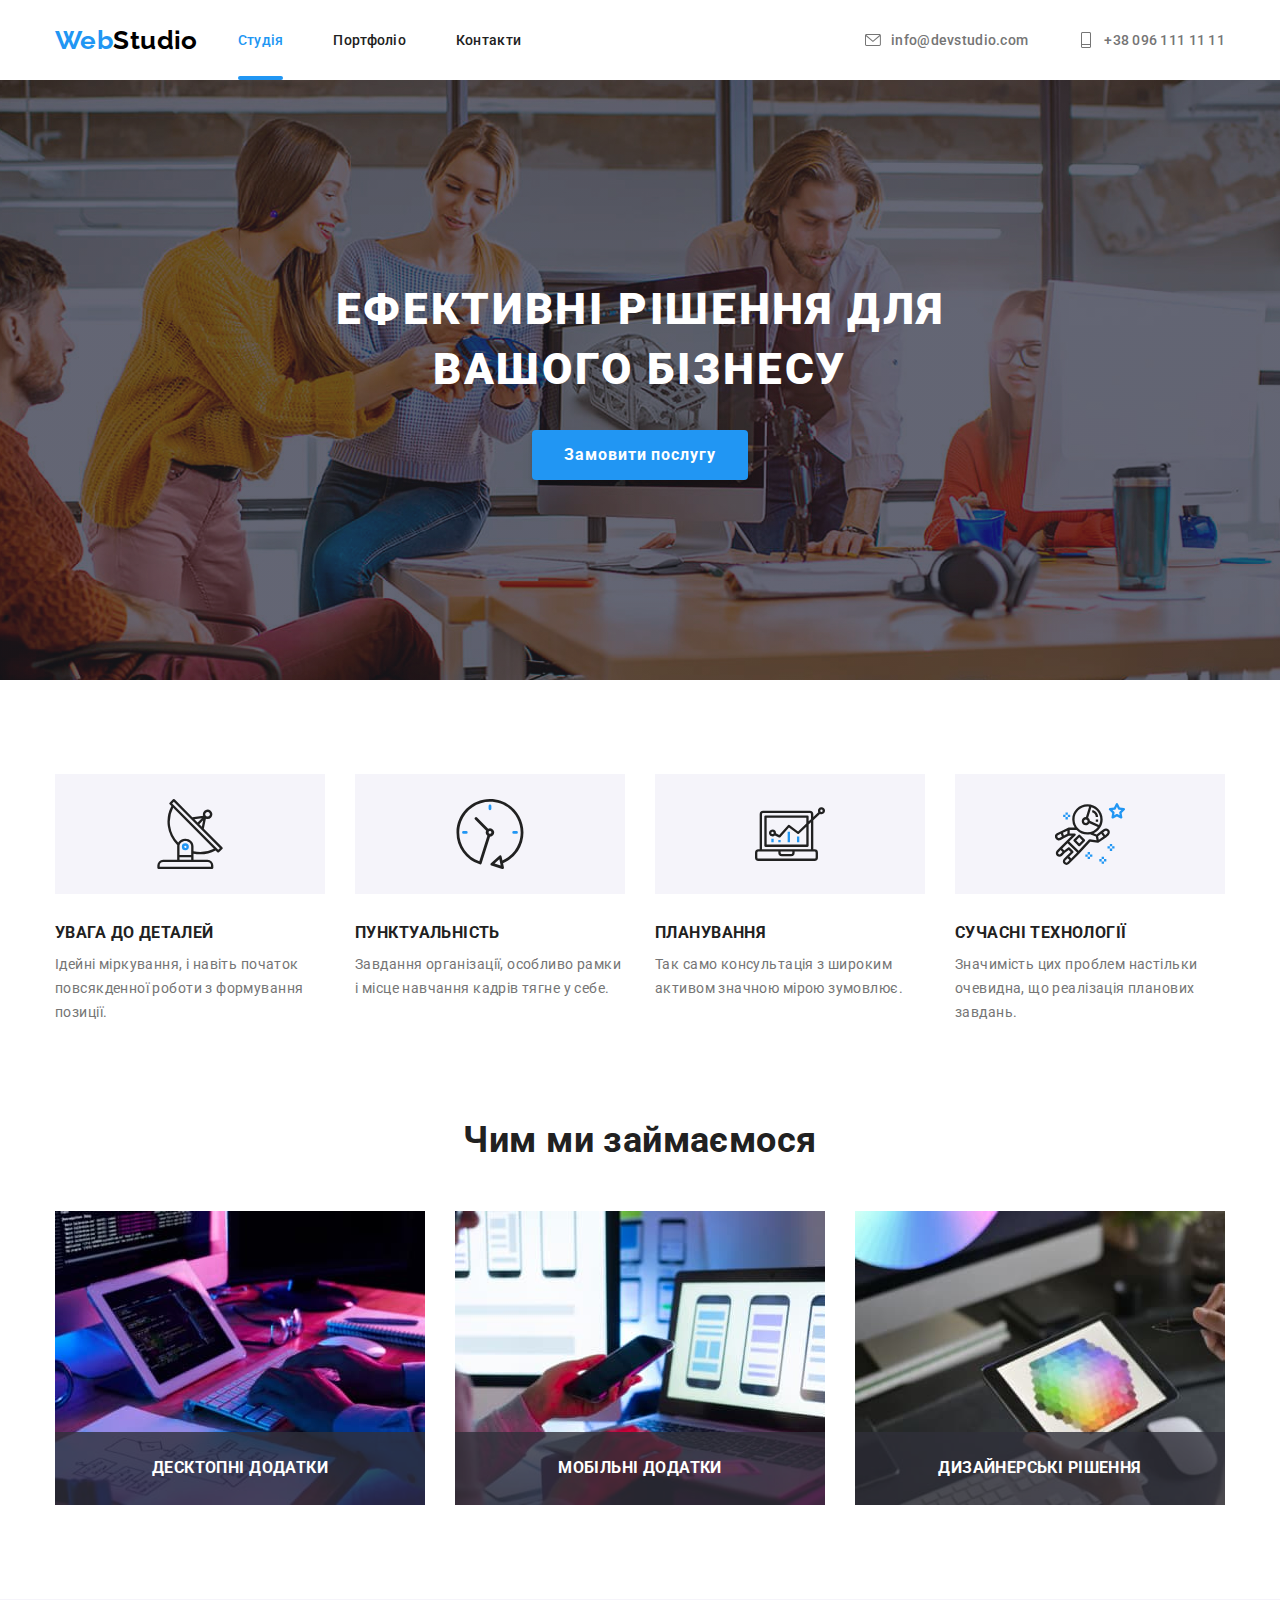
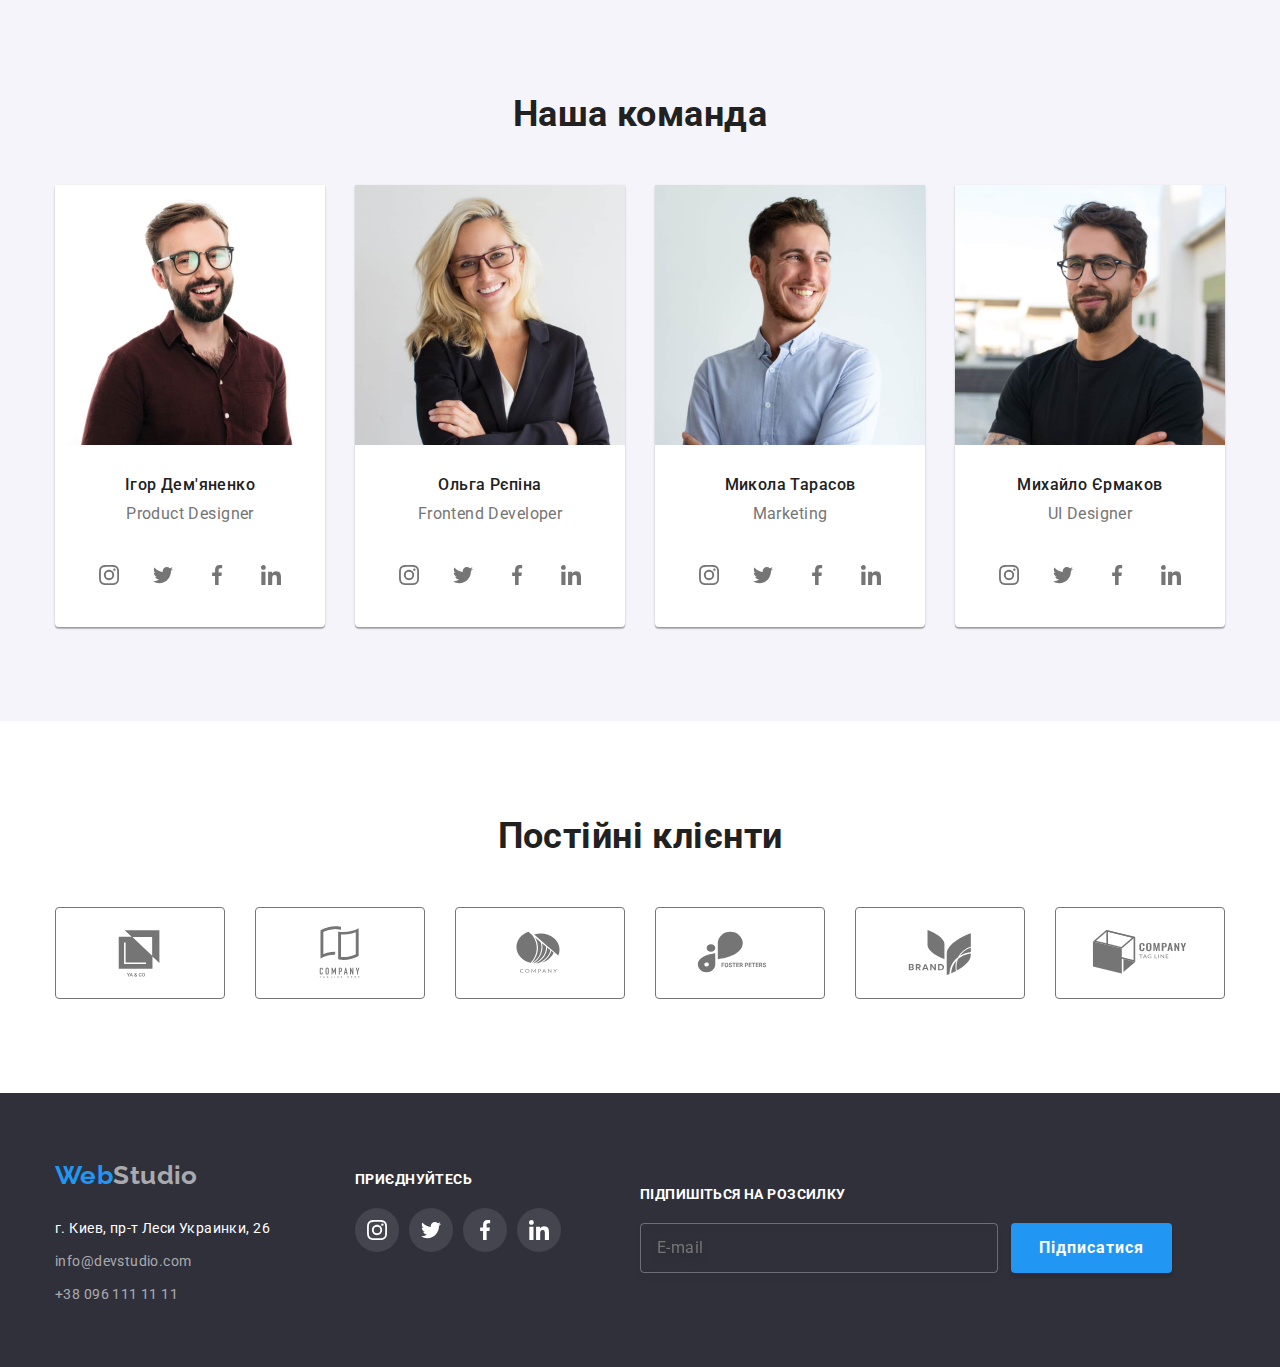
==== commit 75602006: "style scss all site" ====
--- a/index.html
+++ b/index.html
@@ -14,7 +14,8 @@
       rel="stylesheet"
       href="https://cdnjs.cloudflare.com/ajax/libs/modern-normalize/1.0.0/modern-normalize.min.css"
     />
-    <link rel="stylesheet" href="./css/style.css" />
+    <!-- <link rel="stylesheet" href="./css/style.css" /> -->
+    <link rel="stylesheet" href="./css/main.min.css" />
     <title>WebStudio</title>
   </head>
   <body>
@@ -22,7 +23,7 @@
     <header class="header">
       <div class="container">
         <a class="logo link" href="./index.html"
-          ><span class="accent">Web</span>Studio</a
+          ><span class="logo--accent">Web</span>Studio</a
         >
         <nav class="navigation">
           <ul class="navigation-menu list">
--- a/css/style.css
+++ b/css/style.css
@@ -1,10 +1,10 @@
-:root {
+/* :root {
   --primary-text-color: #757575;
   --title-trxt-color: #212121;
   --accent-color: #2196f3;
-}
-
-body {
+} */
+
+/* body {
   font-family: Roboto, sans-serif;
   font-size: 14px;
   line-height: 1.71;
@@ -15,17 +15,17 @@
 
 .link {
   text-decoration: none;
-}
-
-.accent {
+} */
+
+/* .accent {
   color: var(--accent-color);
-}
-
-.list {
+} */
+
+/* .list {
   list-style: none;
-}
-
-.section-title {
+} */
+
+/* .section-title {
   margin-bottom: 50px;
   font-weight: 700;
   font-size: 36px;
@@ -33,9 +33,9 @@
   text-align: center;
 
   color: var(--title-trxt-color);
-}
-
-.hidden {
+} */
+
+/* .hidden {
   position: absolute;
   white-space: nowrap;
   width: 1px;
@@ -46,19 +46,19 @@
   clip: rect(0 0 0 0);
   clip-path: inset(50%);
   margin: -1px;
-}
-
-.container {
+} */
+
+/* .container {
   padding: 0 15px;
   width: 1200px;
   margin: 0 auto;
-}
-
-.section {
+} */
+
+/* .section {
   padding: 94px 0;
-}
-
-h1,
+} */
+
+/* h1,
 h2,
 h3,
 h4,
@@ -68,14 +68,14 @@
 ul {
   margin: 0;
   padding: 0;
-}
-
-img {
+} */
+
+/* img {
   display: block;
-}
+} */
 
 /* Site header */
-.header .container {
+/* .header .container {
   display: flex;
   justify-content: space-between;
   align-items: center;
@@ -86,13 +86,6 @@
   align-items: center;
 }
 
-.logo {
-  font-family: Raleway, sans-serif;
-  font-weight: 700;
-  font-size: 26px;
-
-  color: #000000;
-}
 
 .navigation {
   font-weight: 500;
@@ -170,11 +163,11 @@
   fill: var(--primary-text-color);
 
   transition: fill 250ms linear;
-}
+} */
 
 /* hero */
 
-.hero {
+/* .hero {
   padding: 200px 0;
   text-align: center;
   background-color: #2f303a;
@@ -218,11 +211,11 @@
   background-color: var(--accent-color);
   box-shadow: 0px 4px 4px rgba(0, 0, 0, 0.15);
   border-radius: 4px;
-}
+} */
 
 /* Advantages */
 
-.advantages {
+/* .advantages {
   display: flex;
   flex-wrap: wrap;
   justify-content: space-between;
@@ -253,11 +246,11 @@
   margin: 0 auto;
   width: 70px;
   height: 70px;
-}
+} */
 
 /* Our activity */
 
-.activity__list {
+/* .activity__list {
   display: flex;
   justify-content: space-between;
 }
@@ -282,11 +275,11 @@
   text-transform: uppercase;
   color: #ffffff;
   background-color: rgba(47, 48, 58, 0.8);
-}
+} */
 
 /* Team */
 
-.team {
+/* .team {
   background-color: #f5f4fa;
 }
 
@@ -324,11 +317,11 @@
 
 .team .socials {
   padding-bottom: 30px;
-}
+} */
 
 /* block socials */
 
-.socials {
+/* .socials {
   width: 206px;
   margin: 0 auto;
 }
@@ -364,11 +357,11 @@
 
 .socials__link:hover .socials__icon {
   fill: #ffffff;
-}
+} */
 
 /* ------ Regular customers ------ */
 
-.clients__list {
+/* .clients__list {
   display: flex;
   flex-wrap: wrap;
   justify-content: space-between;
@@ -400,11 +393,11 @@
 
 .clients__link:hover {
   border-color: var(--accent-color);
-}
+} */
 
 /* Site Footer */
 
-.footer {
+/* .footer {
   padding: 60px 0;
   background-color: #2f303a;
 }
@@ -418,7 +411,7 @@
   display: inline-block;
   margin-bottom: 20px;
 }
-.footer .logo,
+
 .footer .address-link {
   color: #ffffff;
 }
@@ -430,10 +423,11 @@
 .footer .container {
   display: flex;
   justify-content: space-between;
-  /* align-items: baseline; */
+  /* align-items: baseline; 
   align-items: center;
 }
-
+*/
+/* 
 .footer .socials__link {
   background-color: rgb(255, 255, 255, 0.1);
 }
@@ -472,7 +466,6 @@
 .block-form input {
   font-size: 16px;
   line-height: 1.25;
-  /* identical to box height, or 125% */
   letter-spacing: 0.03em;
 
   color: rgba(255, 255, 255, 0.6);
@@ -491,7 +484,6 @@
   font-weight: 700;
   font-size: 16px;
   line-height: 1.88;
-  /* identical to box height, or 188% */
   letter-spacing: 0.06em;
   border: none;
 
@@ -500,17 +492,17 @@
   background: #2196f3;
   box-shadow: 0px 4px 4px rgba(0, 0, 0, 0.15);
   border-radius: 4px;
-}
+} */
 
 /*-------- portfolio-page -------- */
 
-.portfolio-header {
+/* .portfolio-header {
   border-bottom: 1px solid #ececec;
-}
+} */
 
 /* Button services */
 
-.portfolio-serv {
+/* .portfolio-serv {
   margin-bottom: 50px;
   display: flex;
   justify-content: center;
@@ -542,11 +534,11 @@
   color: #ffffff;
   box-shadow: 0px 3px 1px rgba(0, 0, 0, 0.1), 0px 1px 2px rgba(0, 0, 0, 0.08),
     0px 2px 2px rgba(0, 0, 0, 0.12);
-}
+} */
 
 /* portfolio pages */
 
-.portfolio-pages {
+/* .portfolio-pages {
   display: flex;
   flex-wrap: wrap;
   box-sizing: border-box;
@@ -618,20 +610,19 @@
   letter-spacing: 0.03em;
 
   color: #ffffff;
-}
+} */
 
 /* pointer-events: none; */
 
 /* backdrop */
 
-.backdrop {
+/* .backdrop {
   position: fixed;
   top: 0;
   left: 0;
   width: 100%;
   height: 100%;
   background: rgba(0, 0, 0, 0.2);
-  /* pointer-events: none; */
 
   transition: opacity 250ms linear;
 }
@@ -676,7 +667,7 @@
 
 /* form */
 
-.form__label {
+/* .form__label {
   display: block;
   position: relative;
   font-size: 12px;
@@ -751,4 +742,4 @@
 .form__button {
   display: block;
   margin: 0 auto;
-}
+}  */
--- a/css/main.min.css
+++ b/css/main.min.css
@@ -0,0 +1,3 @@
+:root{--primary-text-color: #757575;--title-trxt-color: #212121;--accent-color: #2196f3}.hero__button,.form__button{padding:10px 32px;cursor:pointer;border:none;font-weight:700;font-size:16px;line-height:1.88;letter-spacing:0.06em;color:#ffffff;background-color:var(--accent-color);box-shadow:0px 4px 4px rgba(0,0,0,0.15);border-radius:4px}.block-form .button{padding:10px 28px;margin-left:10px;font-weight:700;font-size:16px;line-height:1.88;letter-spacing:0.06em;border:none;color:#ffffff;background:#2196f3;box-shadow:0px 4px 4px rgba(0,0,0,0.15);border-radius:4px}:root{--primary-text-color: #757575;--title-trxt-color: #212121;--accent-color: #2196f3}body{font-family:Roboto, sans-serif;font-size:14px;line-height:1.71;letter-spacing:0.03em;color:var(--primary-text-color)}.link{text-decoration:none}.accent{color:var(--accent-color)}.list{list-style:none}.section-title{margin-bottom:50px;font-weight:700;font-size:36px;line-height:1.17;text-align:center;color:var(--title-trxt-color)}.hidden{position:absolute;white-space:nowrap;width:1px;height:1px;overflow:hidden;border:0;padding:0;clip:rect(0 0 0 0);clip-path:inset(50%);margin:-1px}.container{padding:0 15px;width:1200px;margin:0 auto}.section{padding:94px 0}h1,h2,h3,h4,h5,h6,p,ul{margin:0;padding:0}img{display:block}*:focus{outline:none}.logo{font-family:Raleway, sans-serif;font-weight:700;font-size:26px;color:#000000}.footer .logo{color:#ffffff}.logo--accent{color:var(--accent-color)}.socials{width:206px;margin:0 auto}.socials__list{display:flex;justify-content:space-between}.socials__item{display:flex}.socials__link{display:flex;justify-content:center;align-items:center;width:44px;height:44px;border-radius:50%;transition:background-color 250ms linear}.socials__link:hover,.socials__link:focus{background-color:var(--accent-color)}.socials__icon{width:20px;height:20px;fill:var(--primary-text-color);transition:fill 250ms linear}.socials__link:hover .socials__icon,.socials__link:focus .socials__icon{fill:#ffffff}.footer .socials__link{background-color:rgba(255,255,255,0.1)}.footer .socials__link:hover{background-color:var(--accent-color)}.footer .socials__icon{fill:#ffffff}.footer .socials{margin-left:85px}.header .container{display:flex;justify-content:space-between;align-items:center}.navigation{display:flex;align-items:center;font-weight:500;letter-spacing:0.02em;line-height:1.142}.navigation-menu{display:flex}.navigation-menu__link{display:inline-block;padding:32px 0;color:var(--title-trxt-color);transition:color 250ms linear}.navigation-menu__link:hover,.navigation-menu__link:focus{color:var(--accent-color)}.navigation-menu__item{position:relative}.navigation-menu__item:not(:last-child){margin-right:50px}.navigation-contacts{display:flex;margin-left:344px}.navigation-contacts__item:not(:first-child){margin-left:50px}.navigation-contacts__link{display:flex;align-items:center;color:var(--primary-text-color);transition:color 250ms linear}.navigation-contacts__link:hover,.navigation-contacts__link:focus{color:var(--accent-color)}.navigation-menu__link--active{color:var(--accent-color)}.navigation-menu__link--active::before{position:absolute;right:0;bottom:0;content:"";width:100%;height:4px;background-color:var(--accent-color);border-radius:2px}.navigation-contacts__icon{margin-right:10px;width:16px;height:16px;fill:var(--primary-text-color);transition:fill 250ms linear}.navigation-contacts__link:hover .navigation-contacts__icon{fill:var(--accent-color)}.portfolio-header{border-bottom:1px solid #ececec}.hero{padding:200px 0;text-align:center;background-color:#2f303a;background-image:linear-gradient(to right, rgba(47,48,58,0.4), rgba(47,48,58,0.4)),url("../images/hero.jpg");background-repeat:no-repeat;background-position:top;background-size:cover}.hero__title{width:696px;margin:0 auto;margin-bottom:30px;font-weight:900;font-size:44px;line-height:1.363;letter-spacing:0.06em;text-transform:uppercase;color:#ffffff}.advantages{display:flex;flex-wrap:wrap;justify-content:space-between}.advantages__item{flex-basis:270px}.advantages__title{margin-bottom:10px;font-weight:700;line-height:1.142;text-transform:uppercase;color:var(--title-trxt-color)}.advantages__block{margin-bottom:30px;display:flex;align-items:center;height:120px;background-color:#f5f4fa}.advantages__icon{margin:0 auto;width:70px;height:70px}.activity{padding-top:0}.activity__list{display:flex;justify-content:space-between}.activity__item{position:relative}.activity__title{position:absolute;left:0;bottom:0;width:100%;padding:27px 0;font-weight:700;line-height:1.142;text-align:center;text-transform:uppercase;color:#ffffff;background-color:rgba(47,48,58,0.8)}.team{background-color:#f5f4fa}.team__list{display:flex;justify-content:space-between}.team__item{background:#ffffff;box-shadow:0px 1px 3px rgba(0,0,0,0.12),0px 1px 1px rgba(0,0,0,0.14),0px 2px 1px rgba(0,0,0,0.2);border-radius:0px 0px 4px 4px}.team__box{padding:30px 20px}.team__title{margin-bottom:10px;font-weight:500;font-size:16px;line-height:1.187;text-align:center;color:var(--title-trxt-color)}.team__text{font-size:16px;line-height:1.187;text-align:center}.team .socials{padding-bottom:30px}.clients__list{display:flex;flex-wrap:wrap;justify-content:space-between}.clients__link{display:flex;align-items:center;justify-content:center;width:170px;height:92px;border:1px solid var(--primary-text-color);border-radius:4px;transition:border-color 250ms linear}.clients__link:hover,.clients__link:focus{border-color:var(--accent-color)}.clients__icon{width:106px;height:60px;fill:var(--primary-text-color);transition:fill 250ms linear}.clients__link:hover .clients__icon,.clients__link:focus .clients__icon{fill:var(--accent-color)}.footer{padding:60px 0;background-color:#2f303a}.footer .link{font-style:normal;color:rgba(255,255,255,0.6)}.footer .logo{display:inline-block;margin-bottom:20px}.footer .address-link{color:#ffffff}.footer-item:not(:last-child){margin-bottom:9px}.footer .container{display:flex;justify-content:space-between;align-items:center}.footer .title{margin-bottom:20px;color:#ffffff;font-weight:700;font-size:14px;line-height:1.14;text-transform:uppercase}.block-inform{display:flex;align-items:baseline;width:50%}.block-form{width:50%}.block-form input{font-size:16px;line-height:1.25;letter-spacing:0.03em;color:rgba(255,255,255,0.6);width:358px;height:50px;border:1px solid rgba(255,255,255,0.3);filter:drop-shadow(0px 4px 4px rgba(0,0,0,0.15));border-radius:4px;background-color:inherit;padding:15px 16px}.portfolio-serv{margin-bottom:50px;display:flex;justify-content:center}.portfolio-serv__item:not(:last-child){margin-right:8px}.portfolio-serv__button{padding:6px 25px;border:none;border-radius:4px;font-weight:500;font-size:16px;line-height:1.625;color:var(--title-trxt-color);background-color:#f5f4fa;transition:background-color 250ms linear, color 250ms linear,+ box-shadow 250ms linear}.portfolio-serv__button:hover,.portfolio-serv__button:focus{background-color:var(--accent-color);color:#ffffff;box-shadow:0px 3px 1px rgba(0,0,0,0.1),0px 1px 2px rgba(0,0,0,0.08),0px 2px 2px rgba(0,0,0,0.12)}.portfolio-pages{display:flex;flex-wrap:wrap;box-sizing:border-box}.portfolio-pages__item{position:relative;margin-right:30px;margin-bottom:30px;flex-basis:calc((100% - 60px) / 3)}.portfolio-pages__item:nth-child(3n){margin-right:0}.portfolio-pages__item:nth-last-child(-n+3){margin-bottom:0}.portfolio-pages__item .element{position:relative;overflow:hidden}.portfolio-pages__item .box{border-right:1px solid #eeeeee;border-bottom:1px solid #eeeeee;border-left:1px solid #eeeeee;padding:20px 24px}.portfolio-pages__title{margin-bottom:4px;font-weight:700;font-size:18px;line-height:2;letter-spacing:0.06em;color:var(--title-trxt-color)}.portfolio-pages__text{font-size:16px;line-height:1.87}.portfolio-pages__info{position:absolute;top:0;left:0;width:100%;height:100%;transform:translateY(100%);padding:63px 24px;font-size:18px;line-height:1.56;letter-spacing:0.03em;color:#ffffff;background-color:rgba(33,150,243,0.9);transition:transform, 250ms linear}.portfolio-pages__item .element:hover .portfolio-pages__info{transform:translateY(0)}.backdrop{position:fixed;top:0;left:0;width:100%;height:100%;background:rgba(0,0,0,0.2);transition:opacity 250ms linear}.modal{padding:40px;position:absolute;top:50%;left:50%;transform:translate(-50%, -50%);width:500px;height:500px;background-color:#ffffff;box-shadow:0px 1px 3px rgba(0,0,0,0.12),0px 1px 1px rgba(0,0,0,0.14),0px 2px 1px rgba(0,0,0,0.2);border-radius:4px}.backdrop.is-hidden{opacity:0;pointer-events:none}.modal__button-close{position:absolute;top:8px;right:8px;width:30px;height:30px;border-radius:50px;border:1px solid rgba(0,0,0,0.1);background-color:inherit;cursor:pointer}.modal__button-close svg{display:block;justify-content:center;align-items:center}.form__label{display:block;position:relative;font-size:12px;line-height:14px;font-weight:400;letter-spacing:0.01em;color:var(--primary-text-color)}.form__con{position:absolute;top:63%;left:10px;width:25px;height:25px;transform:translateY(-50%)}.form__input{padding-left:40px;width:100%;height:40px;border:1px solid rgba(33,33,33,0.2);border-radius:4px}.form__label textarea{padding:12px 16px;width:100%;height:120px;border:1px solid rgba(33,33,33,0.2);border-radius:4px}.form__input-check{position:absolute;width:1px;height:1px;overflow:hidden;clip:rect(0 0 0 0)}.form__label--checkbox{text-align:center;font-size:14px;line-height:1.71;letter-spacing:0.03em;color:var(--primary-text-color)}.form__icon-checkbox{position:absolute;left:0;top:50%;transform:translateY(-50%);width:16px;height:16px}.form__label--checkbox .checkgo{display:none}.form__input-check:checked ~ .checkgo{display:block}.form__button{display:block;margin:0 auto}
+/*# sourceMappingURL=main.min.css.map */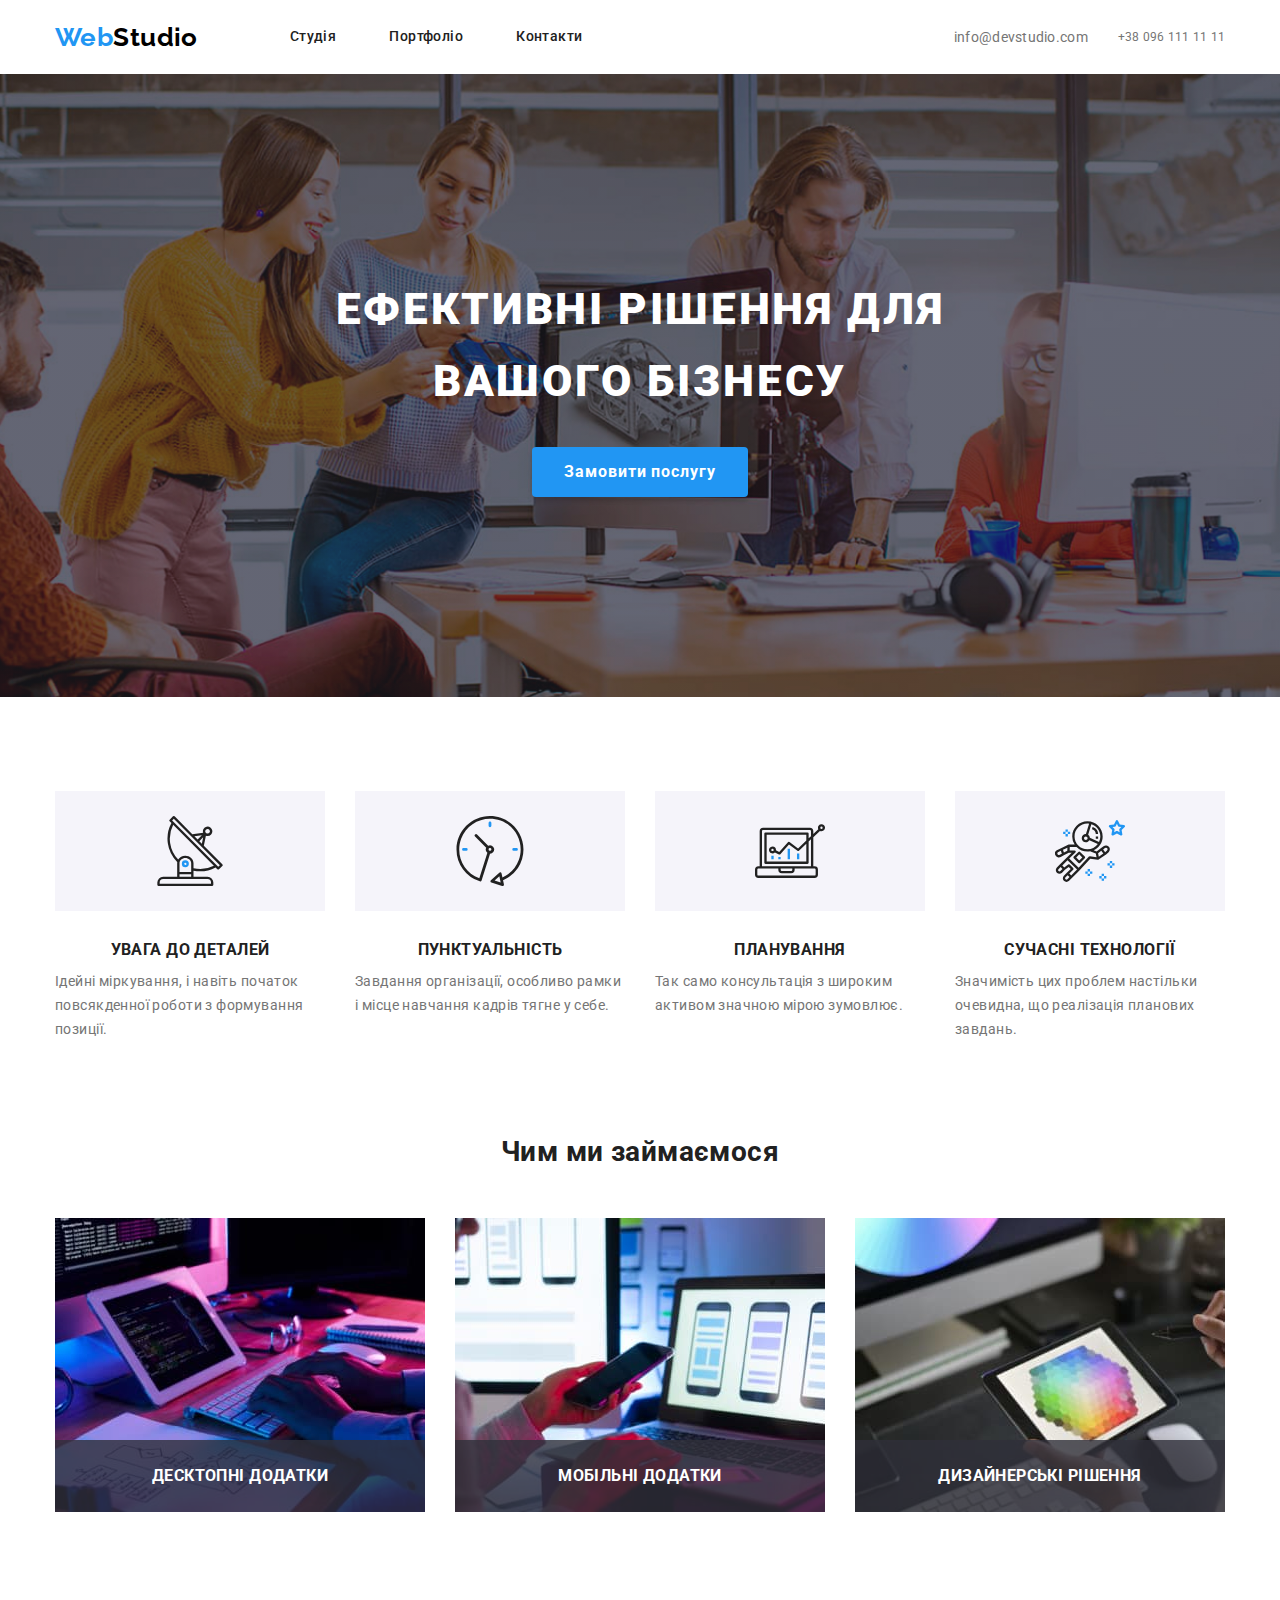
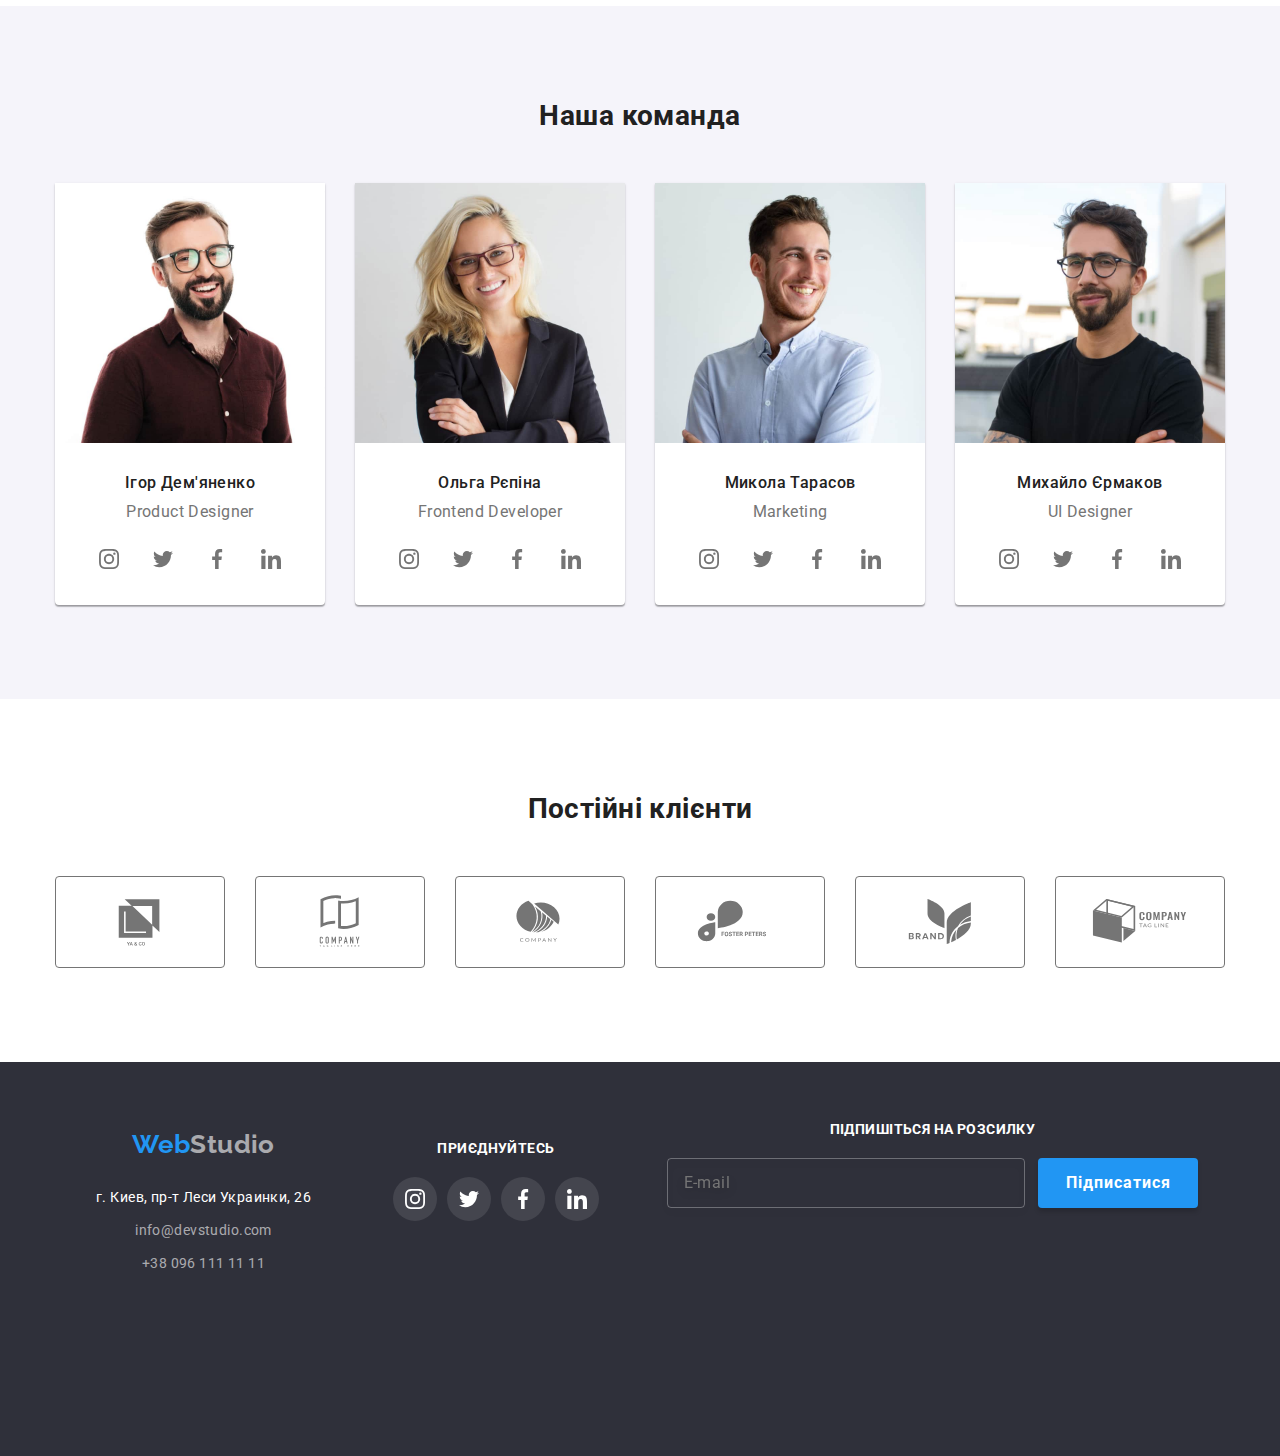
==== commit 998af1b9: "add mobil styles" ====
--- a/index.html
+++ b/index.html
@@ -2,6 +2,7 @@
 <html lang="en">
   <head>
     <meta charset="UTF-8" />
+    <meta name="viewport" content="width=device-width, initial-scale=1.0" />
     <meta http-equiv="X-UA-Compatible" content="IE=edge" />
     <meta name="viewport" content="width=device-width, initial-scale=1.0" />
     <link rel="preconnect" href="https://fonts.googleapis.com" />
@@ -46,7 +47,17 @@
           <ul class="navigation-contacts list">
             <li class="navigation-contacts__item">
               <a
-                class="navigation-contacts__link link"
+                class="navigation-contacts__link navigation-contacts__link--tel link"
+                href="tel:+380961111111"
+                ><svg class="navigation-contacts__icon">
+                  <use href="/images/sprite.svg#icon-icon-tel"></use>
+                </svg>
+                +38 096 111 11 11</a
+              >
+            </li>
+            <li class="navigation-contacts__item">
+              <a
+                class="navigation-contacts__link navigation-contacts__link--mail link"
                 href="mailto:info@devstudio.com"
                 ><svg class="navigation-contacts__icon">
                   <use href="/images/sprite.svg#icon-icon-email"></use>
@@ -54,16 +65,25 @@
                 info@devstudio.com</a
               >
             </li>
-            <li class="navigation-contacts__item">
-              <a class="navigation-contacts__link link" href="tel:+380961111111"
-                ><svg class="navigation-contacts__icon">
-                  <use href="/images/sprite.svg#icon-icon-tel"></use>
-                </svg>
-                +38 096 111 11 11</a
-              >
+            <li class="block-socials">
+              <a class="link" href="#">Instagram</a>
+              <a class="link" href="#">Twitter</a>
+              <a class="link" href="#">Facebook</a>
+              <a class="link" href="#">LinkedIn</a>
             </li>
           </ul>
         </nav>
+        <button class="button-menu" type="button" data-menu-button>
+          <svg
+            class="icons-button"
+            width="40px"
+            height="40px"
+            aria-label="mobile menu switch"
+          >
+            <use class="icon-menu" href="/images/sprite.svg#icon-menu40"></use>
+            <use class="icon-cros" href="/images/sprite.svg#icon-close40"></use>
+          </svg>
+        </button>
       </div>
     </header>
     <main>
@@ -82,7 +102,7 @@
           <ul class="advantages list">
             <li class="advantages__item icon-antenna">
               <div class="advantages__block">
-                <svg class="advantages__icon">
+                <svg class="advantages__icon" width="70px" height="70px">
                   <use href="/images/sprite.svg#icon-antenna"></use>
                 </svg>
               </div>
@@ -94,7 +114,7 @@
             </li>
             <li class="advantages__item icon-clock">
               <div class="advantages__block">
-                <svg class="advantages__icon">
+                <svg class="advantages__icon" width="70px" height="70px">
                   <use href="/images/sprite.svg#icon-clock"></use>
                 </svg>
               </div>
@@ -106,7 +126,7 @@
             </li>
             <li class="advantages__item icon-diagram">
               <div class="advantages__block">
-                <svg class="advantages__icon">
+                <svg class="advantages__icon" width="70px" height="70px">
                   <use href="/images/sprite.svg#icon-diagram"></use>
                 </svg>
               </div>
@@ -117,7 +137,7 @@
             </li>
             <li class="advantages__item icon-astronaut">
               <div class="advantages__block">
-                <svg class="advantages__icon">
+                <svg class="advantages__icon" width="70px" height="70px">
                   <use href="/images/sprite.svg#icon-astronaut"></use>
                 </svg>
               </div>
@@ -180,8 +200,7 @@
                 class="team__img"
                 src="./images/teacher1.jpg"
                 alt="guy with glasses"
-                width="270"
-                height="260"
+                max-width="450"
               />
               <div class="team__box">
                 <h3 class="team__title">Ігор Дем'яненко</h3>
@@ -225,8 +244,7 @@
                 class="team__img"
                 src="./images/teacher2.jpg"
                 alt="girl with glasses"
-                width="270"
-                height="260"
+                max-width="450"
               />
               <div class="team__box">
                 <h3 class="team__title">Ольга Рєпіна</h3>
@@ -270,8 +288,7 @@
                 class="team__img"
                 src="./images/teacher3.jpg"
                 alt="guy"
-                width="270"
-                height="260"
+                max-width="450"
               />
               <div class="team__box">
                 <h3 class="team__title">Микола Тарасов</h3>
@@ -315,8 +332,7 @@
                 class="team__img"
                 src="./images/teacher4.jpg"
                 alt="guy with glasses"
-                width="270"
-                height="260"
+                max-width="450"
               />
               <div class="team__box">
                 <h3 class="team__title">Михайло Єрмаков</h3>
@@ -366,42 +382,42 @@
           <ul class="clients__list list">
             <li class="clients__item">
               <a href="#" class="clients__link">
-                <svg class="clients__icon">
+                <svg class="clients__icon" width="106" height="60">
                   <use href="/images/sprite.svg#icon-Logo"></use>
                 </svg>
               </a>
             </li>
-            <li class="item">
+            <li class="clients__item">
               <a href="#" class="clients__link">
-                <svg class="clients__icon">
+                <svg class="clients__icon" width="106" height="60">
                   <use href="/images/sprite.svg#icon-Logo1"></use>
                 </svg>
               </a>
             </li>
-            <li class="item">
+            <li class="clients__item">
               <a href="#" class="clients__link">
-                <svg class="clients__icon">
+                <svg class="clients__icon" width="106" height="60">
                   <use href="/images/sprite.svg#icon-Logo2"></use>
                 </svg>
               </a>
             </li>
-            <li class="item">
+            <li class="clients__item">
               <a href="#" class="clients__link">
-                <svg class="clients__icon">
+                <svg class="clients__icon" width="106" height="60">
                   <use href="/images/sprite.svg#icon-Logo3"></use>
                 </svg>
               </a>
             </li>
-            <li class="item">
+            <li class="clients__item">
               <a href="#" class="clients__link">
-                <svg class="clients__icon">
+                <svg class="clients__icon" width="106" height="60">
                   <use href="/images/sprite.svg#icon-Logo4"></use>
                 </svg>
               </a>
             </li>
-            <li class="item">
+            <li class="clients__item">
               <a href="#" class="clients__link">
-                <svg class="clients__icon">
+                <svg class="clients__icon" width="106" height="60">
                   <use href="/images/sprite.svg#icon-Logo5"></use>
                 </svg>
               </a>
@@ -415,7 +431,7 @@
     <footer class="footer">
       <div class="container">
         <div class="block-inform">
-          <div>
+          <div class="block-inform__company">
             <a class="logo link" href="./index.html"
               ><span class="accent">Web</span>Studio</a
             >
--- a/css/main.min.css
+++ b/css/main.min.css
@@ -1,3 +1,2 @@
-:root{--primary-text-color: #757575;--title-trxt-color: #212121;--accent-color: #2196f3}.hero__button,.form__button{padding:10px 32px;cursor:pointer;border:none;font-weight:700;font-size:16px;line-height:1.88;letter-spacing:0.06em;color:#ffffff;background-color:var(--accent-color);box-shadow:0px 4px 4px rgba(0,0,0,0.15);border-radius:4px}.block-form .button{padding:10px 28px;margin-left:10px;font-weight:700;font-size:16px;line-height:1.88;letter-spacing:0.06em;border:none;color:#ffffff;background:#2196f3;box-shadow:0px 4px 4px rgba(0,0,0,0.15);border-radius:4px}:root{--primary-text-color: #757575;--title-trxt-color: #212121;--accent-color: #2196f3}body{font-family:Roboto, sans-serif;font-size:14px;line-height:1.71;letter-spacing:0.03em;color:var(--primary-text-color)}.link{text-decoration:none}.accent{color:var(--accent-color)}.list{list-style:none}.section-title{margin-bottom:50px;font-weight:700;font-size:36px;line-height:1.17;text-align:center;color:var(--title-trxt-color)}.hidden{position:absolute;white-space:nowrap;width:1px;height:1px;overflow:hidden;border:0;padding:0;clip:rect(0 0 0 0);clip-path:inset(50%);margin:-1px}.container{padding:0 15px;width:1200px;margin:0 auto}.section{padding:94px 0}h1,h2,h3,h4,h5,h6,p,ul{margin:0;padding:0}img{display:block}*:focus{outline:none}.logo{font-family:Raleway, sans-serif;font-weight:700;font-size:26px;color:#000000}.footer .logo{color:#ffffff}.logo--accent{color:var(--accent-color)}.socials{width:206px;margin:0 auto}.socials__list{display:flex;justify-content:space-between}.socials__item{display:flex}.socials__link{display:flex;justify-content:center;align-items:center;width:44px;height:44px;border-radius:50%;transition:background-color 250ms linear}.socials__link:hover,.socials__link:focus{background-color:var(--accent-color)}.socials__icon{width:20px;height:20px;fill:var(--primary-text-color);transition:fill 250ms linear}.socials__link:hover .socials__icon,.socials__link:focus .socials__icon{fill:#ffffff}.footer .socials__link{background-color:rgba(255,255,255,0.1)}.footer .socials__link:hover{background-color:var(--accent-color)}.footer .socials__icon{fill:#ffffff}.footer .socials{margin-left:85px}.header .container{display:flex;justify-content:space-between;align-items:center}.navigation{display:flex;align-items:center;font-weight:500;letter-spacing:0.02em;line-height:1.142}.navigation-menu{display:flex}.navigation-menu__link{display:inline-block;padding:32px 0;color:var(--title-trxt-color);transition:color 250ms linear}.navigation-menu__link:hover,.navigation-menu__link:focus{color:var(--accent-color)}.navigation-menu__item{position:relative}.navigation-menu__item:not(:last-child){margin-right:50px}.navigation-contacts{display:flex;margin-left:344px}.navigation-contacts__item:not(:first-child){margin-left:50px}.navigation-contacts__link{display:flex;align-items:center;color:var(--primary-text-color);transition:color 250ms linear}.navigation-contacts__link:hover,.navigation-contacts__link:focus{color:var(--accent-color)}.navigation-menu__link--active{color:var(--accent-color)}.navigation-menu__link--active::before{position:absolute;right:0;bottom:0;content:"";width:100%;height:4px;background-color:var(--accent-color);border-radius:2px}.navigation-contacts__icon{margin-right:10px;width:16px;height:16px;fill:var(--primary-text-color);transition:fill 250ms linear}.navigation-contacts__link:hover .navigation-contacts__icon{fill:var(--accent-color)}.portfolio-header{border-bottom:1px solid #ececec}.hero{padding:200px 0;text-align:center;background-color:#2f303a;background-image:linear-gradient(to right, rgba(47,48,58,0.4), rgba(47,48,58,0.4)),url("../images/hero.jpg");background-repeat:no-repeat;background-position:top;background-size:cover}.hero__title{width:696px;margin:0 auto;margin-bottom:30px;font-weight:900;font-size:44px;line-height:1.363;letter-spacing:0.06em;text-transform:uppercase;color:#ffffff}.advantages{display:flex;flex-wrap:wrap;justify-content:space-between}.advantages__item{flex-basis:270px}.advantages__title{margin-bottom:10px;font-weight:700;line-height:1.142;text-transform:uppercase;color:var(--title-trxt-color)}.advantages__block{margin-bottom:30px;display:flex;align-items:center;height:120px;background-color:#f5f4fa}.advantages__icon{margin:0 auto;width:70px;height:70px}.activity{padding-top:0}.activity__list{display:flex;justify-content:space-between}.activity__item{position:relative}.activity__title{position:absolute;left:0;bottom:0;width:100%;padding:27px 0;font-weight:700;line-height:1.142;text-align:center;text-transform:uppercase;color:#ffffff;background-color:rgba(47,48,58,0.8)}.team{background-color:#f5f4fa}.team__list{display:flex;justify-content:space-between}.team__item{background:#ffffff;box-shadow:0px 1px 3px rgba(0,0,0,0.12),0px 1px 1px rgba(0,0,0,0.14),0px 2px 1px rgba(0,0,0,0.2);border-radius:0px 0px 4px 4px}.team__box{padding:30px 20px}.team__title{margin-bottom:10px;font-weight:500;font-size:16px;line-height:1.187;text-align:center;color:var(--title-trxt-color)}.team__text{font-size:16px;line-height:1.187;text-align:center}.team .socials{padding-bottom:30px}.clients__list{display:flex;flex-wrap:wrap;justify-content:space-between}.clients__link{display:flex;align-items:center;justify-content:center;width:170px;height:92px;border:1px solid var(--primary-text-color);border-radius:4px;transition:border-color 250ms linear}.clients__link:hover,.clients__link:focus{border-color:var(--accent-color)}.clients__icon{width:106px;height:60px;fill:var(--primary-text-color);transition:fill 250ms linear}.clients__link:hover .clients__icon,.clients__link:focus .clients__icon{fill:var(--accent-color)}.footer{padding:60px 0;background-color:#2f303a}.footer .link{font-style:normal;color:rgba(255,255,255,0.6)}.footer .logo{display:inline-block;margin-bottom:20px}.footer .address-link{color:#ffffff}.footer-item:not(:last-child){margin-bottom:9px}.footer .container{display:flex;justify-content:space-between;align-items:center}.footer .title{margin-bottom:20px;color:#ffffff;font-weight:700;font-size:14px;line-height:1.14;text-transform:uppercase}.block-inform{display:flex;align-items:baseline;width:50%}.block-form{width:50%}.block-form input{font-size:16px;line-height:1.25;letter-spacing:0.03em;color:rgba(255,255,255,0.6);width:358px;height:50px;border:1px solid rgba(255,255,255,0.3);filter:drop-shadow(0px 4px 4px rgba(0,0,0,0.15));border-radius:4px;background-color:inherit;padding:15px 16px}.portfolio-serv{margin-bottom:50px;display:flex;justify-content:center}.portfolio-serv__item:not(:last-child){margin-right:8px}.portfolio-serv__button{padding:6px 25px;border:none;border-radius:4px;font-weight:500;font-size:16px;line-height:1.625;color:var(--title-trxt-color);background-color:#f5f4fa;transition:background-color 250ms linear, color 250ms linear,- box-shadow 250ms linear}.portfolio-serv__button:hover,.portfolio-serv__button:focus{background-color:var(--accent-color);color:#ffffff;box-shadow:0px 3px 1px rgba(0,0,0,0.1),0px 1px 2px rgba(0,0,0,0.08),0px 2px 2px rgba(0,0,0,0.12)}.portfolio-pages{display:flex;flex-wrap:wrap;box-sizing:border-box}.portfolio-pages__item{position:relative;margin-right:30px;margin-bottom:30px;flex-basis:calc((100% - 60px) / 3)}.portfolio-pages__item:nth-child(3n){margin-right:0}.portfolio-pages__item:nth-last-child(-n+3){margin-bottom:0}.portfolio-pages__item .element{position:relative;overflow:hidden}.portfolio-pages__item .box{border-right:1px solid #eeeeee;border-bottom:1px solid #eeeeee;border-left:1px solid #eeeeee;padding:20px 24px}.portfolio-pages__title{margin-bottom:4px;font-weight:700;font-size:18px;line-height:2;letter-spacing:0.06em;color:var(--title-trxt-color)}.portfolio-pages__text{font-size:16px;line-height:1.87}.portfolio-pages__info{position:absolute;top:0;left:0;width:100%;height:100%;transform:translateY(100%);padding:63px 24px;font-size:18px;line-height:1.56;letter-spacing:0.03em;color:#ffffff;background-color:rgba(33,150,243,0.9);transition:transform, 250ms linear}.portfolio-pages__item .element:hover .portfolio-pages__info{transform:translateY(0)}.backdrop{position:fixed;top:0;left:0;width:100%;height:100%;background:rgba(0,0,0,0.2);transition:opacity 250ms linear}.modal{padding:40px;position:absolute;top:50%;left:50%;transform:translate(-50%, -50%);width:500px;height:500px;background-color:#ffffff;box-shadow:0px 1px 3px rgba(0,0,0,0.12),0px 1px 1px rgba(0,0,0,0.14),0px 2px 1px rgba(0,0,0,0.2);border-radius:4px}.backdrop.is-hidden{opacity:0;pointer-events:none}.modal__button-close{position:absolute;top:8px;right:8px;width:30px;height:30px;border-radius:50px;border:1px solid rgba(0,0,0,0.1);background-color:inherit;cursor:pointer}.modal__button-close svg{display:block;justify-content:center;align-items:center}.form__label{display:block;position:relative;font-size:12px;line-height:14px;font-weight:400;letter-spacing:0.01em;color:var(--primary-text-color)}.form__con{position:absolute;top:63%;left:10px;width:25px;height:25px;transform:translateY(-50%)}.form__input{padding-left:40px;width:100%;height:40px;border:1px solid rgba(33,33,33,0.2);border-radius:4px}.form__label textarea{padding:12px 16px;width:100%;height:120px;border:1px solid rgba(33,33,33,0.2);border-radius:4px}.form__input-check{position:absolute;width:1px;height:1px;overflow:hidden;clip:rect(0 0 0 0)}.form__label--checkbox{text-align:center;font-size:14px;line-height:1.71;letter-spacing:0.03em;color:var(--primary-text-color)}.form__icon-checkbox{position:absolute;left:0;top:50%;transform:translateY(-50%);width:16px;height:16px}.form__label--checkbox .checkgo{display:none}.form__input-check:checked ~ .checkgo{display:block}.form__button{display:block;margin:0 auto}
+:root{--primary-text-color: #757575;--title-trxt-color: #212121;--accent-color: #2196f3}.hero__button,.form__button{padding:10px 32px;cursor:pointer;border:none;font-weight:700;font-size:16px;line-height:1.88;letter-spacing:0.06em;color:#ffffff;background-color:var(--accent-color);box-shadow:0px 4px 4px rgba(0,0,0,0.15);border-radius:4px}.block-form .button{padding:10px 28px;margin-left:10px;font-weight:700;font-size:16px;line-height:1.88;letter-spacing:0.06em;border:none;color:#ffffff;background:#2196f3;box-shadow:0px 4px 4px rgba(0,0,0,0.15);border-radius:4px}:root{--primary-text-color: #757575;--title-trxt-color: #212121;--accent-color: #2196f3}body{font-family:Roboto, sans-serif;font-size:14px;line-height:1.71;letter-spacing:0.03em;color:var(--primary-text-color)}.link{text-decoration:none}.accent{color:var(--accent-color)}.list{list-style:none}.section-title{margin-bottom:50px;font-weight:700;font-size:28px;line-height:1.17;text-align:center;color:var(--title-trxt-color)}.hidden{position:absolute;white-space:nowrap;width:1px;height:1px;overflow:hidden;border:0;padding:0;clip:rect(0 0 0 0);clip-path:inset(50%);margin:-1px}.container{padding:0 15px;max-width:480px;margin:0 auto}@media screen and (min-width: 768px){.container{max-width:768px}}@media screen and (min-width: 1200px){.container{max-width:1200px}}.section{padding:60px 0}@media screen and (min-width: 768px){.section{padding:94px 0}}h1,h2,h3,h4,h5,h6,p,ul{margin:0;padding:0}img{display:block}*:focus{outline:none}.logo{font-family:Raleway, sans-serif;font-weight:700;font-size:26px;color:#000000}.footer .logo{color:#ffffff}.logo--accent{color:var(--accent-color)}.socials{width:206px;margin:0 auto}.socials__list{display:flex;justify-content:space-between}.socials__item{display:flex}.socials__link{display:flex;justify-content:center;align-items:center;width:44px;height:44px;border-radius:50%;transition:background-color 250ms linear}.socials__link:hover,.socials__link:focus{background-color:var(--accent-color)}.socials__icon{width:20px;height:20px;fill:var(--primary-text-color);transition:fill 250ms linear}.socials__link:hover .socials__icon,.socials__link:focus .socials__icon{fill:#ffffff}.footer .socials__link{background-color:rgba(255,255,255,0.1)}.footer .socials__link:hover{background-color:var(--accent-color)}.footer .socials__icon{fill:#ffffff}.header>.container{position:relative;padding:15px 15px}@media screen and (min-width: 767px){.header>.container{display:flex;align-items:center}}.button-menu{position:absolute;top:50%;right:15px;transform:translateY(-50%);width:40px;height:40px;border:none;padding:0;background-color:inherit;cursor:pointer}@media screen and (min-width: 767px){.button-menu{display:none}}.button-menu .icon-cros{display:none}.button-menu.is-open .icon-cros{display:block}.button-menu.is-open .icon-menu{display:none}.navigation{position:fixed;top:0;left:0;width:100%;height:100%;flex-direction:column;justify-content:space-between;padding:48px 40px;background-color:#ffffff;display:none}@media screen and (min-width: 767px){.navigation{display:flex;flex-direction:row;align-items:center;position:static;padding:0}}@media screen and (min-width: 767px){.navigation-menu{display:flex;margin-left:87px}}@media screen and (min-width: 1200px){.navigation-menu{margin-left:92px}}@media screen and (min-width: 767px){.navigation-menu__item:not(:last-child){margin-right:51px}}@media screen and (min-width: 1200px){.navigation-menu__item:not(:last-child){margin-right:53px}}.navigation-menu__link{font-weight:500;font-size:40px;color:var(--title-trxt-color)}@media screen and (min-width: 767px){.navigation-menu__link{font-size:14px}}@media screen and (min-width: 767px){.navigation-contacts{display:flex;flex-direction:column-reverse}}@media screen and (min-width: 1200px){.navigation-contacts{display:flex;flex-direction:row-reverse;align-items:center}}.navigation-contacts__item:not(:first-child){margin-right:30px}.navigation-contacts__link--tel{font-size:34px;letter-spacing:0.02em;color:var(--primary-text-color)}@media screen and (min-width: 767px){.navigation-contacts__link--tel{font-size:12px}}.navigation-contacts__link--mail{font-size:24px;line-height:28px;letter-spacing:0.02em;color:var(--primary-text-color)}@media screen and (min-width: 767px){.navigation-contacts__link--mail{font-size:12px}}@media screen and (min-width: 1200px){.navigation-contacts__link--mail{font-size:14px}}.navigation-contacts__icon{display:none}.block-socials{margin-top:64px}.block-socials .link{font-weight:500;font-size:18px;line-height:1.22;letter-spacing:0.02em;color:var(--accent-color)}.block-socials .link:not(:last-child){padding-right:10px;border-right:1px solid var(--accent-color)}@media screen and (max-width: 452px){.block-socials .link:not(:last-child){border:none;padding:0}}.block-socials .link:not(:first-child){padding-left:10px}@media screen and (max-width: 452px){.block-socials{display:flex;flex-wrap:wrap;justify-content:space-around}.block-socials .link{border:none}}@media screen and (min-width: 767px){.block-socials{display:none}}.navigation.is-open{display:flex}.hero{padding:200px 0;text-align:center;background-color:#2f303a;background-image:linear-gradient(to right, rgba(47,48,58,0.4), rgba(47,48,58,0.4)),url("../images/hero.jpg");background-repeat:no-repeat;background-position:top;background-size:cover}.hero__title{width:360px;margin:0 auto;margin-bottom:30px;font-weight:900;font-size:26px;line-height:1.62;letter-spacing:0.06em;text-transform:uppercase;color:#ffffff}@media screen and (min-width: 1200px){.hero__title{width:696px;font-size:44px}}@media screen and (max-width: 767px){.advantages__item:not(:last-child){margin-bottom:30px}}.advantages__title{margin-bottom:10px;font-weight:700;line-height:1.142;text-transform:uppercase;text-align:center;color:var(--title-trxt-color)}.advantages__block{margin-bottom:30px;display:flex;align-items:center;justify-content:center;height:120px;background-color:#f5f4fa}@media screen and (min-width: 767px){.advantages{display:flex;flex-wrap:wrap;justify-content:space-between}.advantages .advantages__item{flex-basis:354px}}@media screen and (min-width: 1200px){.advantages .advantages__item{flex-basis:270px}}.activity__list{display:flex;justify-content:space-between}.activity__item{position:relative}.activity__title{position:absolute;left:0;bottom:0;width:100%;padding:27px 0;font-weight:700;line-height:1.142;text-align:center;text-transform:uppercase;color:#ffffff;background-color:rgba(47,48,58,0.8)}.activity{padding-top:0}@media screen and (max-width: 1200px){.activity{display:none}}.team{background-color:#f5f4fa}.team__img{margin:0 auto;width:100%}@media screen and (min-width: 767px){.team__list{gap:30px;display:flex;flex-wrap:wrap;justify-content:space-between}}.team__item{background:#ffffff;box-shadow:0px 1px 3px rgba(0,0,0,0.12),0px 1px 1px rgba(0,0,0,0.14),0px 2px 1px rgba(0,0,0,0.2);border-radius:0px 0px 4px 4px}@media screen and (min-width: 767px){.team__item{width:354px}}@media screen and (min-width: 1200px){.team__item{width:270px}}.team__box{padding-top:30px;padding-bottom:16px;text-align:center}.team__title{margin-bottom:10px;font-weight:500;font-size:16px;line-height:1.187;color:var(--title-trxt-color)}.team__text{font-size:16px;line-height:1.187}.team .socials{padding-bottom:24px}.clients__list{display:flex;flex-wrap:wrap;justify-content:center;gap:30px}.clients__link{display:flex;align-items:center;justify-content:center;width:170px;height:92px;border:1px solid var(--primary-text-color);border-radius:4px;transition:border-color 250ms linear}.clients__link:hover,.clients__link:focus{border-color:var(--accent-color)}.clients__icon{fill:var(--primary-text-color);transition:fill 250ms linear}.clients__link:hover .clients__icon,.clients__link:focus .clients__icon{fill:var(--accent-color)}.footer{padding:60px 0;background-color:#2f303a;text-align:center}@media screen and (min-width: 1200px){.footer .container{display:flex;justify-content:space-between}}.footer .link{font-style:normal;color:rgba(255,255,255,0.6)}.footer .logo{display:inline-block;margin-bottom:20px}.footer .address-link{color:#ffffff}.footer-item:not(:last-child){margin-bottom:9px}.footer .title{margin-bottom:20px;color:#ffffff;font-weight:700;font-size:14px;line-height:1.14;text-transform:uppercase}.block-inform{margin-bottom:60px}@media screen and (min-width: 767px){.block-inform{display:flex;justify-content:space-around;align-items:baseline}}@media screen and (min-width: 1200px){.block-inform{width:50%}}.block-inform__company{margin-bottom:60px}.block-form input{font-size:16px;line-height:1.25;letter-spacing:0.03em;color:rgba(255,255,255,0.6);width:358px;height:50px;border:1px solid rgba(255,255,255,0.3);filter:drop-shadow(0px 4px 4px rgba(0,0,0,0.15));border-radius:4px;background-color:inherit;padding:15px 16px;margin-bottom:20px}@media screen and (min-width: 1200px){.block-form{width:50%}}@media screen and (min-width: 767px){.footer .socials{margin:0}}.backdrop{position:fixed;top:0;left:0;width:100%;height:100%;display:flex;justify-content:center;align-items:center;padding:0 15px;background:rgba(0,0,0,0.2);transition:opacity 250ms linear}.modal{position:relative;padding:40px;max-width:450px;background-color:#ffffff;box-shadow:0px 1px 3px rgba(0,0,0,0.12),0px 1px 1px rgba(0,0,0,0.14),0px 2px 1px rgba(0,0,0,0.2);border-radius:4px}.backdrop.is-hidden{opacity:0;pointer-events:none}.modal__button-close{position:absolute;top:8px;right:8px;width:30px;height:30px;border-radius:50px;border:1px solid rgba(0,0,0,0.1);background-color:inherit;cursor:pointer}.modal__button-close svg{display:block;justify-content:center;align-items:center}.form__label{display:block;position:relative;font-size:12px;line-height:14px;font-weight:400;letter-spacing:0.01em;color:var(--primary-text-color)}.form__con{position:absolute;top:63%;left:10px;width:25px;height:25px;transform:translateY(-50%)}.form__input{padding-left:40px;width:100%;height:40px;border:1px solid rgba(33,33,33,0.2);border-radius:4px}.form__label textarea{padding:12px 16px;width:100%;height:120px;border:1px solid rgba(33,33,33,0.2);border-radius:4px}.form__input-check{position:absolute;width:1px;height:1px;overflow:hidden;clip:rect(0 0 0 0)}.form__label--checkbox{text-align:center;font-size:14px;line-height:1.71;letter-spacing:0.03em;color:var(--primary-text-color)}.form__icon-checkbox{position:absolute;left:0;top:50%;transform:translateY(-50%);width:16px;height:16px}.form__label--checkbox .checkgo{display:none}.form__input-check:checked ~ .checkgo{display:block}.form__button{display:block;margin:0 auto}
 /*# sourceMappingURL=main.min.css.map */